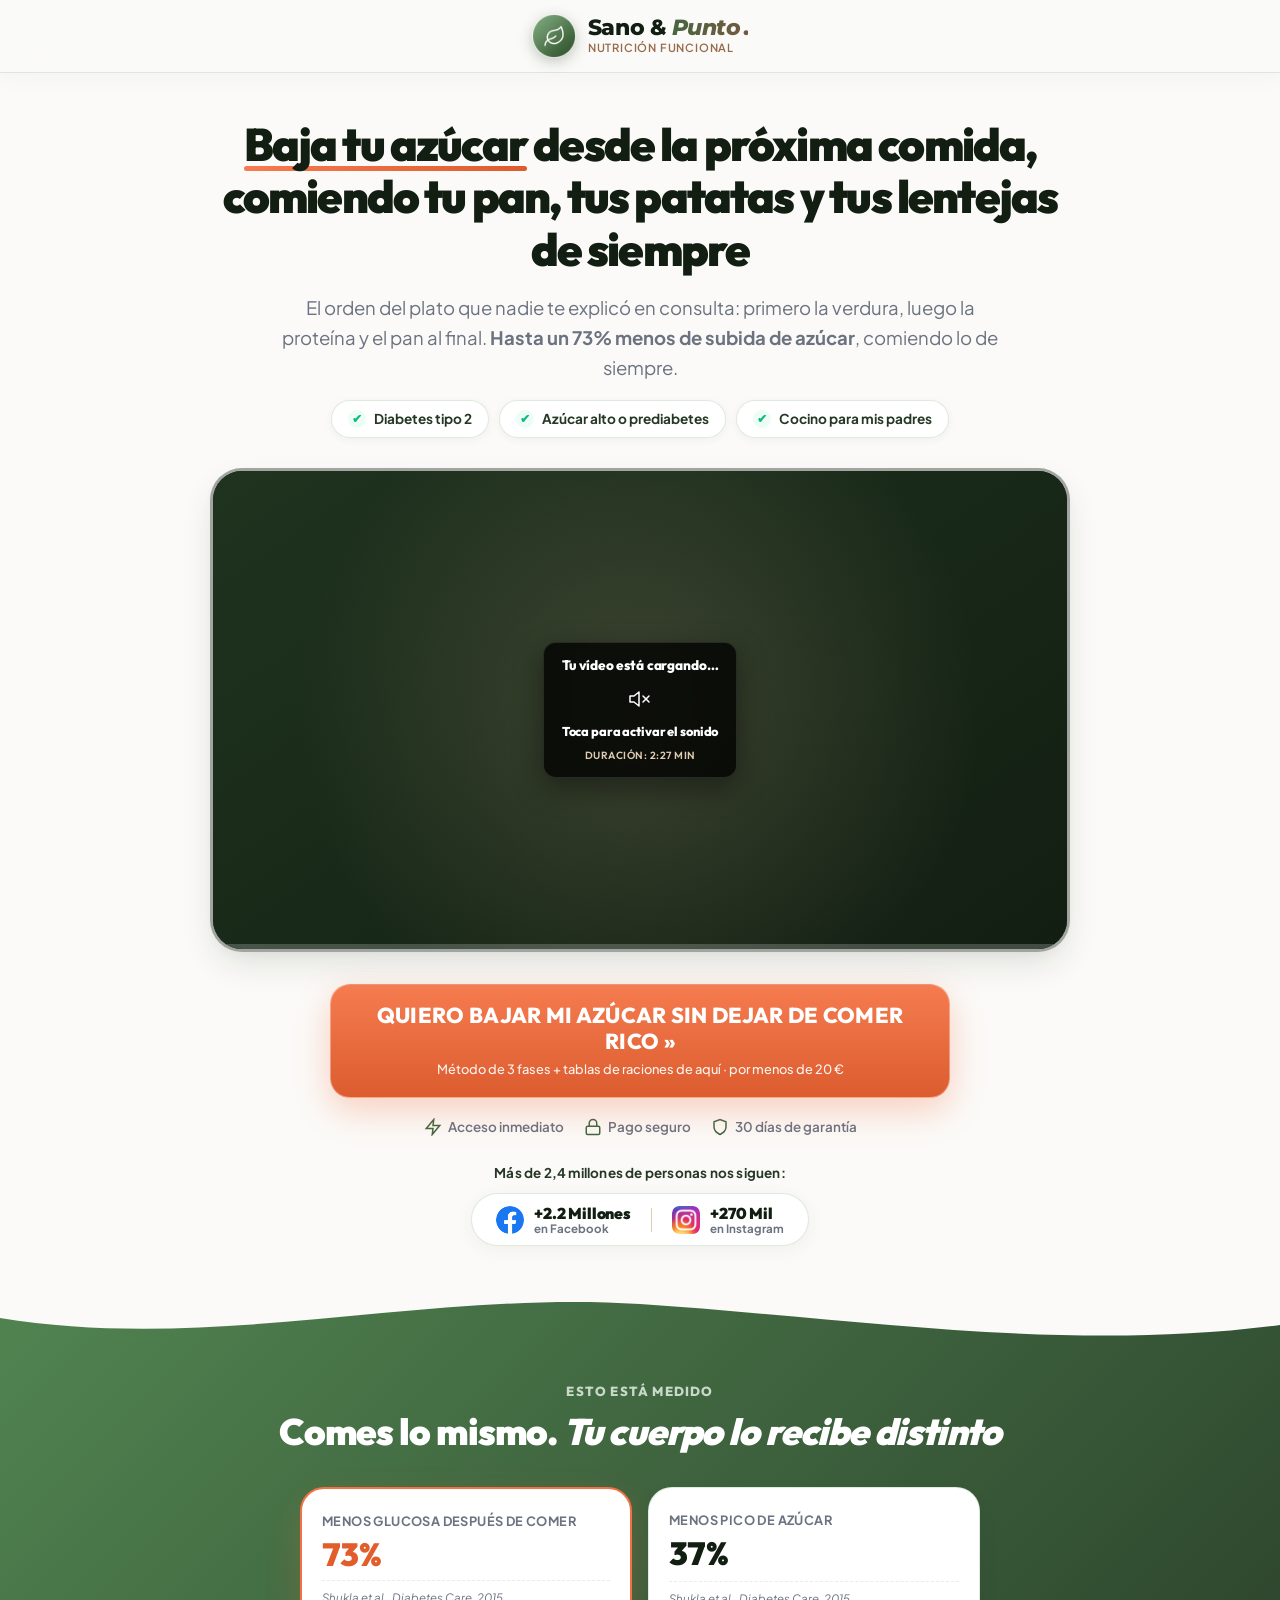
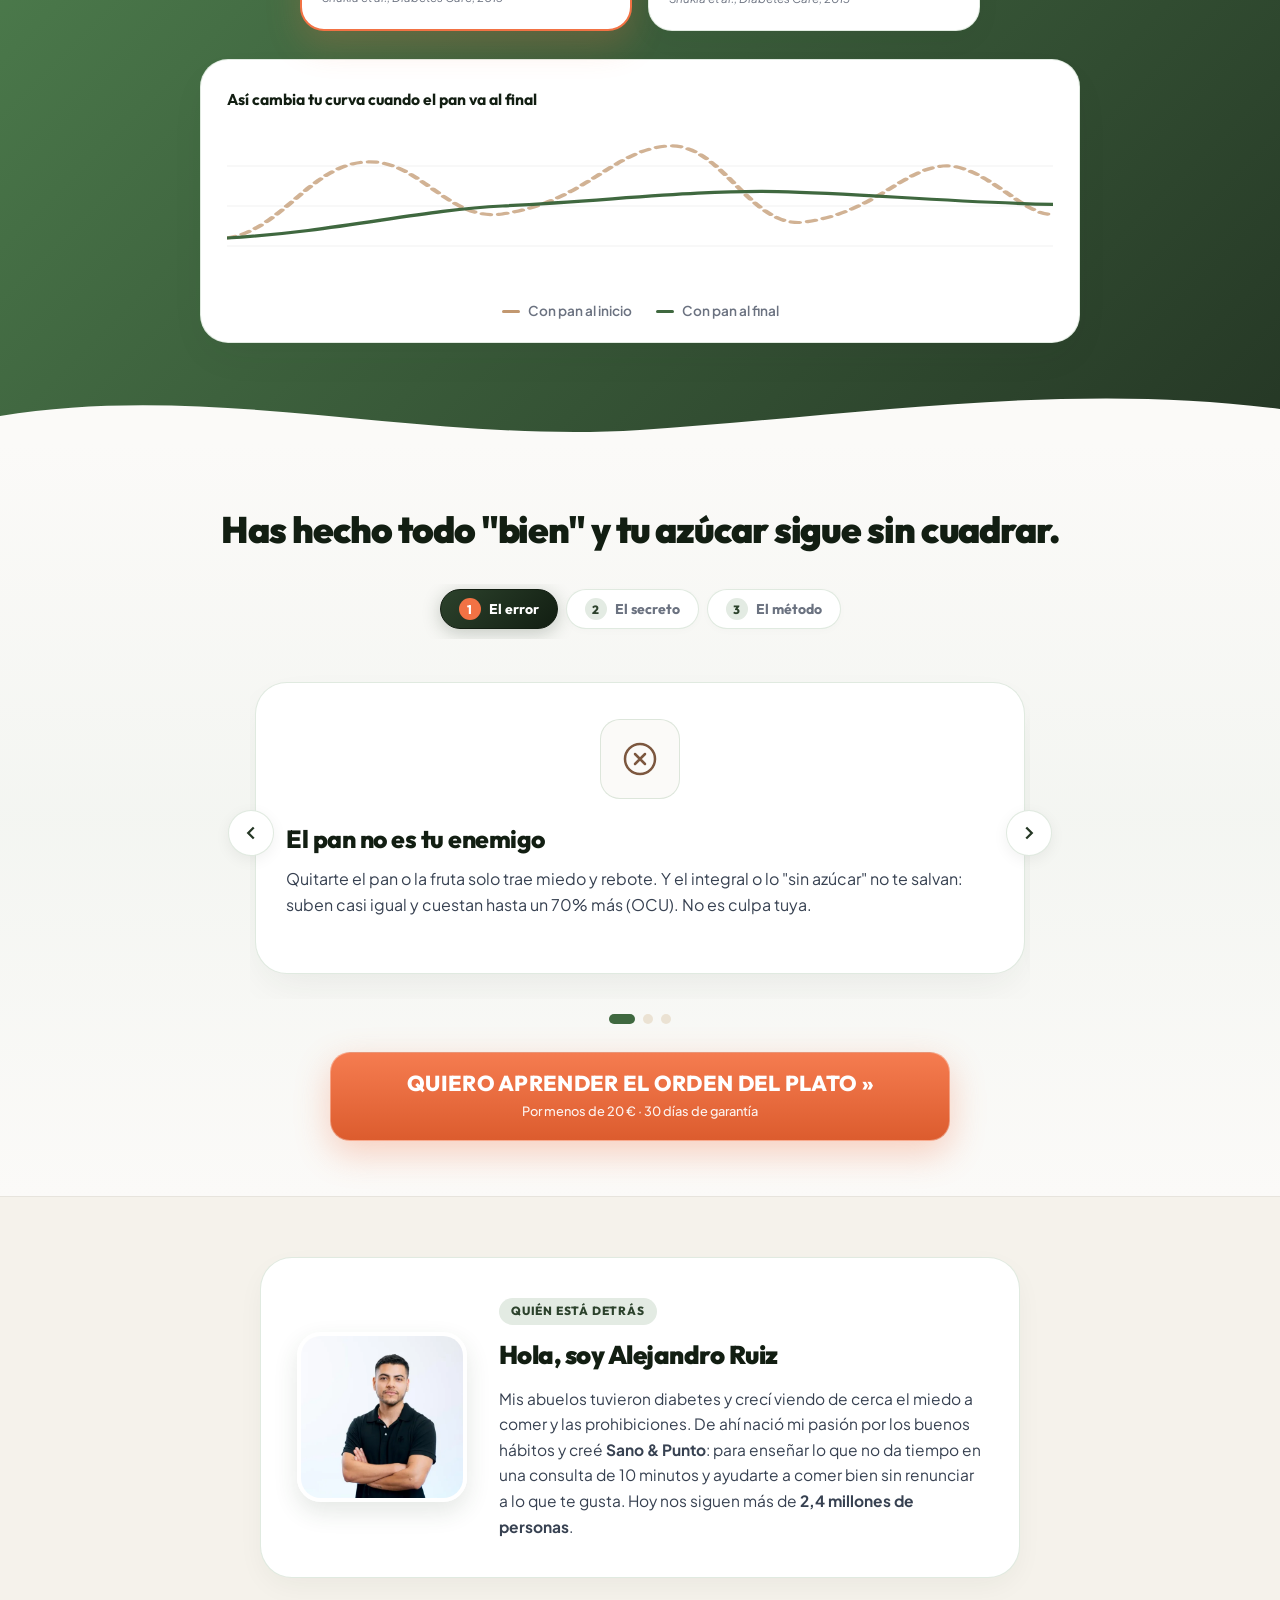
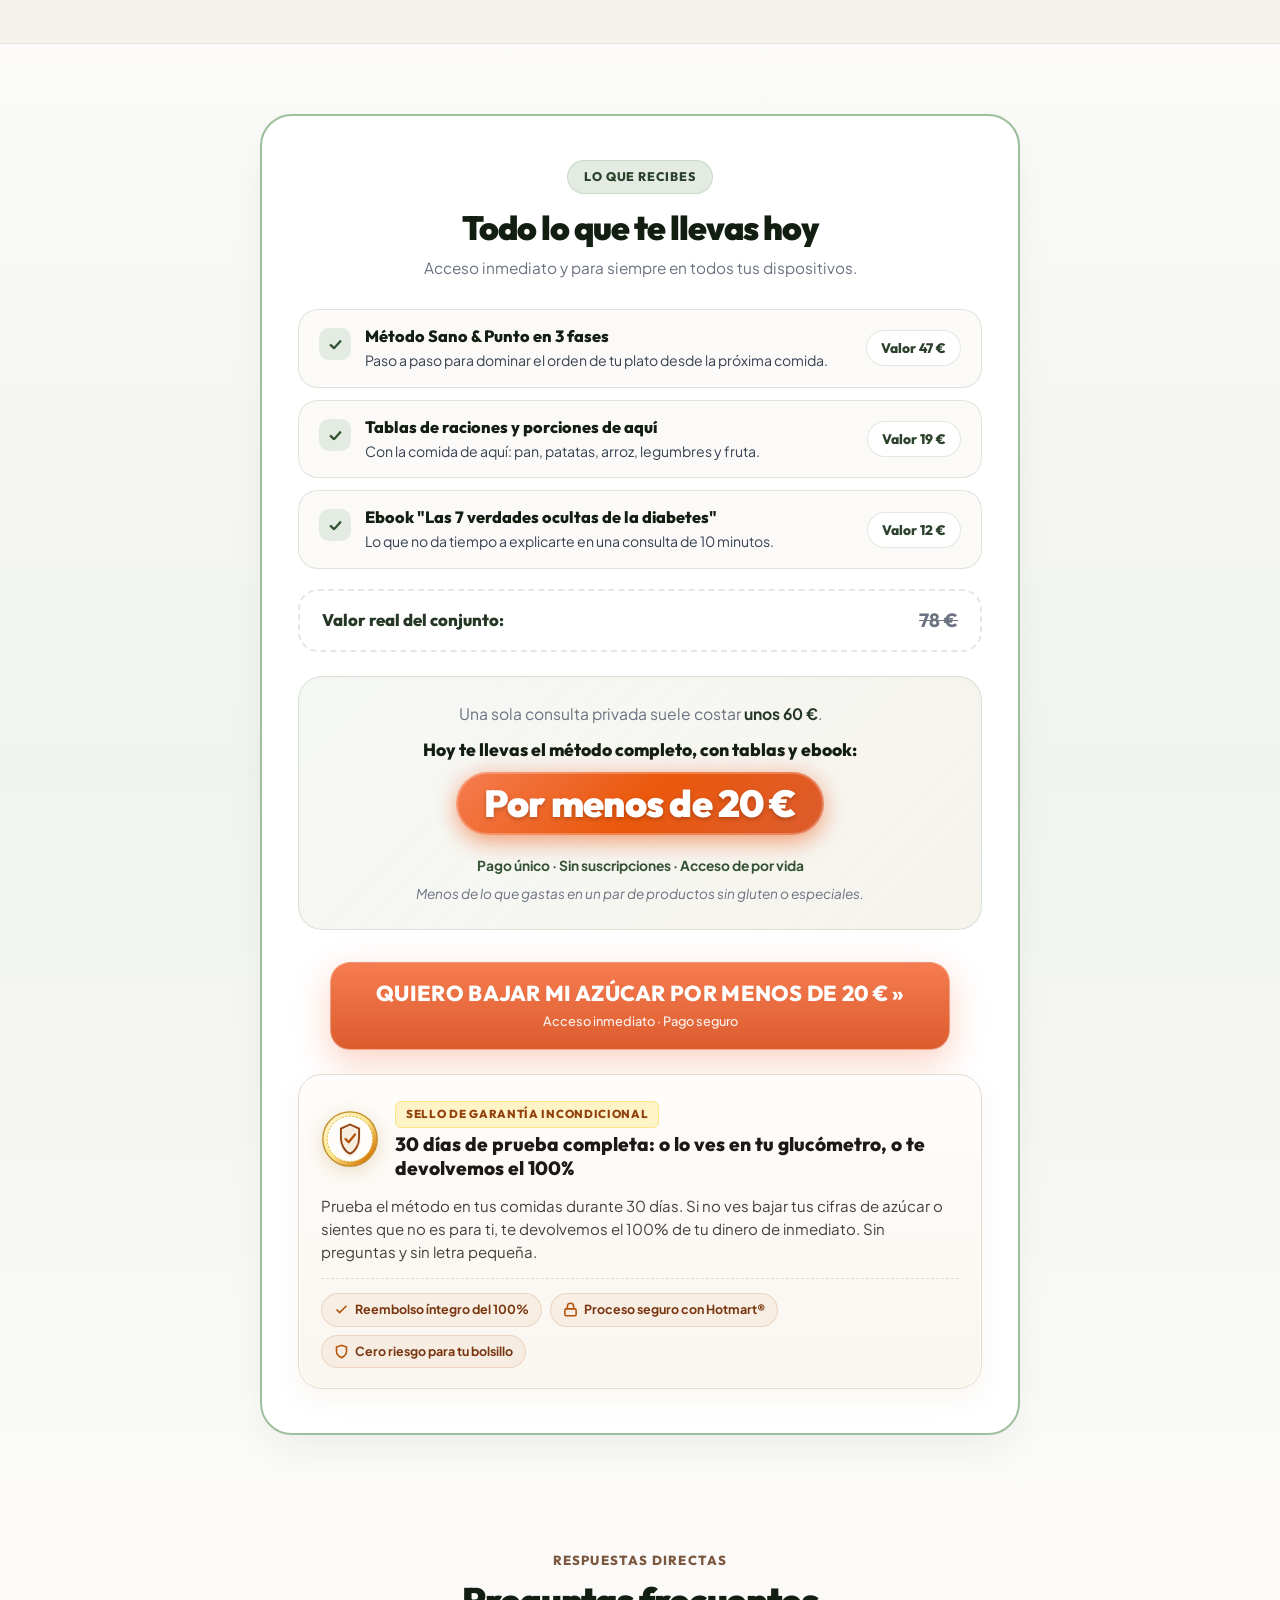
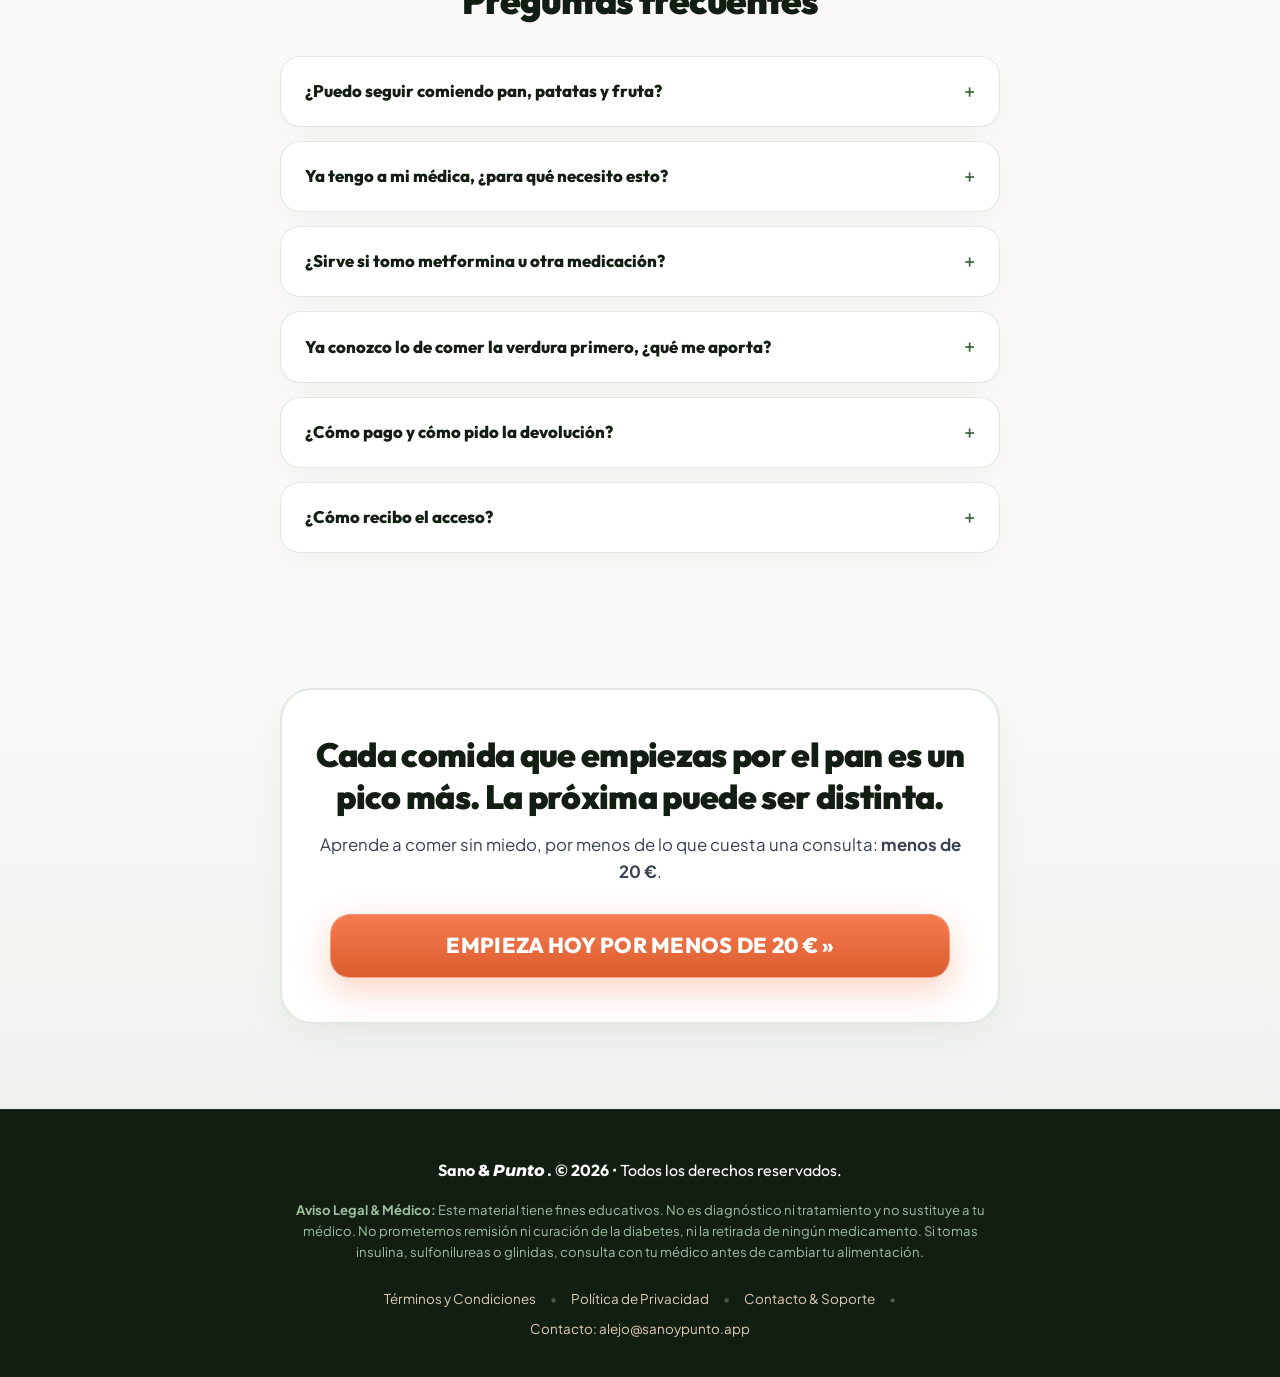
==== index.html @ 82b02bff "copy: eliminar segundo párrafo de la presentación y consolidar cierre con la comunidad de 2.4 millon" ====
<!DOCTYPE html>
<html lang="es-ES">
<head>
    <meta charset="UTF-8">
    <meta name="viewport" content="width=device-width, initial-scale=1.0">
    <title>Baja tu azúcar sin dejar el pan · Método Sano & Punto</title>
    <meta name="description" content="Tu pan, tus lentejas y tu menú del día, en el orden correcto. Un método de 3 fases para bajar tu azúcar desde la próxima comida, sin prohibiciones. Por menos de 20 € y con 30 días de garantía.">
    <meta name="keywords" content="diabetes tipo 2, prediabetes, control de glucosa, nutricion clinica, resistencia a la insulina, sano y punto">
    <meta name="author" content="Sano & Punto">
    <meta name="theme-color" content="#2c422c">

    <!-- Open Graph / Meta Compartir -->
    <meta property="og:type" content="website">
    <meta property="og:title" content="Baja tu azúcar comiendo lo mismo de siempre">
    <meta property="og:description" content="El orden del plato, con la comida de aquí: sin prohibiciones y sin productos &quot;para diabéticos&quot;.">
    <meta property="og:image" content="https://diabetes.sanoypunto.app/assets/diabetes-preview.jpg">

    <!-- Google Fonts con Preconnect (Outfit + Montserrat de Sano & Punto - Carga Directa sin Layout Shift) -->
    <link rel="preconnect" href="https://fonts.googleapis.com">
    <link rel="preconnect" href="https://fonts.gstatic.com" crossorigin>
    <link rel="stylesheet" href="https://fonts.googleapis.com/css2?family=Montserrat:wght@800&family=Outfit:wght@400;600;700;800;900&family=Plus+Jakarta+Sans:wght@400;600;700&display=swap">

    <!-- Estilos de carga ultrarrápida -->
    <link rel="stylesheet" href="style.css?v=44">

    <!-- Microsoft Clarity Tracking Code (Diferido por 2.5s tras el evento load para no bloquear TBT móvil) -->
    <script type="text/javascript">
        window.addEventListener('load', function() {
            setTimeout(function() {
                (function(c,l,a,r,i,t,y){
                    c[a]=c[a]||function(){(c[a].q=c[a].q||[]).push(arguments)};
                    t=l.createElement(r);t.async=1;t.src="https://www.clarity.ms/tag/"+i;
                    y=l.getElementsByTagName(r)[0];y.parentNode.insertBefore(t,y);
                })(window, document, "clarity", "script", "y4mu209h9z");
            }, 2500);
        });
    </script>

    <!-- Meta Pixel Code -->
    <script>
        !function(f,b,e,v,n,t,s)
        {if(f.fbq)return;n=f.fbq=function(){n.callMethod?
        n.callMethod.apply(n,arguments):n.queue.push(arguments)};
        if(!f._fbq)f._fbq=n;n.push=n;n.loaded=!0;n.version='2.0';
        n.queue=[];t=b.createElement(e);t.async=!0;
        t.src=v;s=b.getElementsByTagName(e)[0];
        s.parentNode.insertBefore(t,s)}(window, document,'script',
        'https://connect.facebook.net/en_US/fbevents.js');
        fbq('init', '1684616382721420');
        fbq('track', 'PageView');
        fbq('track', 'ViewContent', { content_name: 'Metodo Sano y Punto España' });
    </script>
    <noscript><img height="1" width="1" style="display:none"
    src="https://www.facebook.com/tr?id=1684616382721420&ev=PageView&noscript=1"
    /></noscript>
    <!-- End Meta Pixel Code -->
</head>
<body>

    <!-- Encabezado / Logo Oficial Sano & Punto. (Floating Glass Bar) -->
    <header class="site-header">
        <div class="container header-container">
            <div class="brand-logo">
                <div class="brand-icon-circle">
                    <!-- Logo Oficial Sano & Punto -->
                    <img class="brand-logo-img" src="assets/logo.png" alt="Sano & Punto" width="44" height="44">
                </div>
                <div class="brand-text">
                    <span class="brand-name">
                        Sano <span class="brand-amp">&</span> <span class="brand-gradient"><em>Punto</em>.</span>
                    </span>
                    <span class="brand-tagline">Nutrición Funcional</span>
                </div>
            </div>
        </div>
    </header>

    <!-- Contenido Principal -->
    <main class="main-wrapper">
        
        <!-- SECCIÓN 1: HEADLINE Y GANCHO DIRECTO -->
        <section class="hero-section">
            <div class="container hero-container">
                <h1 class="main-headline">
                    <span class="underline-coral">Baja tu azúcar</span> desde la próxima comida, comiendo tu pan, tus patatas y tus lentejas de siempre
                </h1>
                <p class="sub-headline">
                    El orden del plato que nadie te explicó en consulta: primero la verdura, luego la proteína y el pan al final. <strong>Hasta un 73% menos de subida de azúcar</strong>, comiendo lo de siempre.
                </p>
                <div class="hero-chips">
                    <span class="hero-chip"><span class="chip-check">✔</span> Diabetes tipo 2</span>
                    <span class="hero-chip"><span class="chip-check">✔</span> Azúcar alto o prediabetes</span>
                    <span class="hero-chip"><span class="chip-check">✔</span> Cocino para mis padres</span>
                </div>
            </div>
        </section>

        <!-- SECCIÓN 2: VSL (VIDEO SALES LETTER) -->
        <section class="vsl-section">
            <div class="container vsl-container">
                <div class="vsl-frame" id="vsl-wrapper">
                    <!-- Fachada / Reproductor de Carga Instantánea -->
                    <div class="vsl-facade" id="vsl-facade">
                        <div class="vsl-overlay-glow"></div>
                        <div class="vsl-poster">
                            <div class="vsl-poster-content">
                                <div class="vsl-mute-card">
                                    <span class="vsl-mute-title">Tu vídeo está cargando…</span>
                                    <div class="vsl-mute-icon">
                                        <svg viewBox="0 0 24 24" fill="none" stroke="currentColor" stroke-width="1.5" stroke-linecap="round" stroke-linejoin="round">
                                            <polygon points="11 5 6 9 2 9 2 15 6 15 11 19 11 5"></polygon>
                                            <line x1="15" y1="9" x2="21" y2="15"></line>
                                            <line x1="21" y1="9" x2="15" y2="15"></line>
                                        </svg>
                                    </div>
                                    <span class="vsl-mute-subtitle">Toca para activar el sonido</span>
                                    <span class="vsl-mute-duration">DURACIÓN: 2:27 MIN</span>
                                </div>
                            </div>
                        </div>
                    </div>

                    <!-- Contenedor de Video Real -->
                    <div class="vsl-player-container" id="vsl-player-container" style="display: none;">
                        <video id="vsl-video" playsinline controls preload="none" poster="">
                            <source src="" type="video/mp4">
                            Tu navegador no soporta reproducción de video HTML5.
                        </video>
                    </div>

                    <!-- Barra de progreso visual inferior -->
                    <div class="vsl-progress-bar">
                        <div class="vsl-progress-fill" id="vsl-progress"></div>
                    </div>
                </div>

                <!-- Call to Action Principal Inmediato -->
                <div class="cta-wrapper">
                    <a href="https://pay.hotmart.com/O107226641S?checkoutMode=10&amp;bid=1787101078743" class="btn-primary" id="main-cta-btn">
                        <span class="btn-shine"></span>
                        <span class="btn-text">QUIERO BAJAR MI AZÚCAR SIN DEJAR DE COMER RICO »</span>
                        <span class="btn-subtext">Método de 3 fases + tablas de raciones de aquí · por menos de 20 €</span>
                    </a>

                    <!-- Sellos de Confianza y Seguridad -->
                    <div class="trust-badges">
                        <div class="trust-item">
                            <svg width="18" height="18" viewBox="0 0 24 24" fill="none" stroke="currentColor" stroke-width="2"><path d="M13 2L3 14h9l-1 8 10-12h-9l1-8z"/></svg>
                            <span>Acceso inmediato</span>
                        </div>
                        <div class="trust-item">
                            <svg width="18" height="18" viewBox="0 0 24 24" fill="none" stroke="currentColor" stroke-width="2"><rect x="3" y="11" width="18" height="11" rx="2" ry="2"></rect><path d="M7 11V7a5 5 0 0 1 10 0v4"></path></svg>
                            <span>Pago seguro</span>
                        </div>
                        <div class="trust-item">
                            <svg width="18" height="18" viewBox="0 0 24 24" fill="none" stroke="currentColor" stroke-width="2"><path d="M12 22s8-4 8-10V5l-8-3-8 3v7c0 6 8 10 8 10z"></path></svg>
                            <span>30 días de garantía</span>
                        </div>
                    </div>

                    <!-- Barra de Comunidad Oficial (Facebook & Instagram) -->
                    <div class="community-proof-wrapper">
                        <span class="community-proof-headline">Más de 2,4 millones de personas nos siguen:</span>
                        <div class="community-proof-bar">
                            <div class="community-badge-item">
                                <img src="assets/facebook-icon.png" alt="Facebook Sano & Punto" class="social-proof-icon social-proof-fb" width="28" height="28">
                                <div class="social-proof-text">
                                    <span class="social-proof-count">+2.2 Millones</span>
                                    <span class="social-proof-label">en Facebook</span>
                                </div>
                            </div>
                            <div class="community-divider" aria-hidden="true"></div>
                            <div class="community-badge-item">
                                <img src="assets/instagram-icon.png" alt="Instagram Sano & Punto" class="social-proof-icon social-proof-ig" width="28" height="28">
                                <div class="social-proof-text">
                                    <span class="social-proof-count">+270 Mil</span>
                                    <span class="social-proof-label">en Instagram</span>
                                </div>
                            </div>
                        </div>
                    </div>
                </div>
            </div>
        </section>

        <!-- SECCIÓN 3: DASHBOARD DE RESULTADOS (PRUEBA SOCIAL CUANTITATIVA) -->
        <section class="proof-section">
            <div class="wave-divider wave-divider-top" aria-hidden="true">
                <svg viewBox="0 0 1440 100" preserveAspectRatio="none">
                    <path d="M0,0 L0,40 C240,90 480,0 720,20 C960,40 1200,90 1440,50 L1440,0 Z"></path>
                </svg>
            </div>
            <div class="container">
                <div class="section-header">
                    <span class="section-subtitle">ESTO ESTÁ MEDIDO</span>
                    <h2 class="section-title">Comes lo mismo. <em>Tu cuerpo lo recibe distinto</em></h2>
                </div>

                <div class="proof-dashboard">
                    <div class="stat-card stat-highlight">
                        <span class="stat-label">Menos glucosa después de comer</span>
                        <span class="stat-value" data-count="73" data-suffix="%">73%</span>
                        <span class="stat-source">Shukla et al., Diabetes Care, 2015</span>
                    </div>
                    <div class="stat-card">
                        <span class="stat-label">Menos pico de azúcar</span>
                        <span class="stat-value" data-count="37" data-suffix="%">37%</span>
                        <span class="stat-source">Shukla et al., Diabetes Care, 2015</span>
                    </div>
                </div>

                <div class="glucose-chart-card">
                    <div class="chart-header">
                        <span class="chart-title">Así cambia tu curva cuando el pan va al final</span>
                    </div>
                    <svg class="glucose-chart" viewBox="0 0 600 200" preserveAspectRatio="none" aria-hidden="true">
                        <line x1="0" y1="50" x2="600" y2="50" class="chart-gridline"></line>
                        <line x1="0" y1="100" x2="600" y2="100" class="chart-gridline"></line>
                        <line x1="0" y1="150" x2="600" y2="150" class="chart-gridline"></line>
                        <path class="chart-line chart-line-before" d="M0,140 C40,130 60,50 100,45 C140,40 160,120 200,110 C260,95 280,30 320,25 C360,20 380,130 420,120 C470,108 490,55 520,50 C550,46 580,115 600,110" fill="none"></path>
                        <path class="chart-line chart-line-after" d="M0,140 C80,132 140,105 200,100 C280,93 340,80 400,82 C460,84 520,95 600,98" fill="none"></path>
                    </svg>
                    <div class="chart-legend">
                        <span class="legend-item legend-before"><i></i> Con pan al inicio</span>
                        <span class="legend-item legend-after"><i></i> Con pan al final</span>
                    </div>
                </div>

            </div>
            <div class="wave-divider wave-divider-bottom" aria-hidden="true">
                <svg viewBox="0 0 1440 100" preserveAspectRatio="none">
                    <path d="M0,60 C240,10 480,100 720,80 C960,60 1200,10 1440,50 L1440,100 L0,100 Z"></path>
                </svg>
            </div>
        </section>

        <!-- SECCIÓN 4: STORYTELLING INTERACTIVO (EL VIAJE METABÓLICO) -->
        <section class="storytelling-section">
            <div class="container">
                <div class="section-header">
                    <h2 class="section-title">Has hecho todo "bien" y tu azúcar sigue sin cuadrar.</h2>
                </div>

                <!-- Selector de Pasos Estilo Pill Sano & Punto (3 pasos) -->
                <div class="story-steps-indicator" id="story-steps">
                    <button class="step-pill active" data-step="0"><span>1</span> El error</button>
                    <button class="step-pill" data-step="1"><span>2</span> El secreto</button>
                    <button class="step-pill" data-step="2"><span>3</span> El método</button>
                </div>

                <!-- Indicador de Deslizar (Solo visible en móviles) -->
                <div class="swipe-hint">
                    <span class="swipe-icon">↔</span> Desliza →
                </div>

                <!-- Slider / Track de Tarjetas Interactivas -->
                <div class="slider-wrapper">
                    <button class="slider-arrow arrow-prev" id="slider-prev" aria-label="Tarjeta anterior">
                        <svg viewBox="0 0 24 24" fill="none" stroke="currentColor" stroke-width="2.5"><polyline points="15 18 9 12 15 6"></polyline></svg>
                    </button>

                    <div class="cards-track" id="cards-track">
                        
                        <!-- Tarjeta 1: El Error (card-error) -->
                        <div class="story-card card-error" data-index="0">
                            <div class="card-icon-box">
                                <svg width="26" height="26" viewBox="0 0 24 24" fill="none" stroke="currentColor" stroke-width="1.5" stroke-linecap="round" stroke-linejoin="round"><circle cx="12" cy="12" r="9"/><path d="M15 9l-6 6M9 9l6 6"/></svg>
                            </div>
                            <h3>El pan no es tu enemigo</h3>
                            <p>Quitarte el pan o la fruta solo trae miedo y rebote. Y el integral o lo "sin azúcar" no te salvan: suben casi igual y cuestan hasta un 70% más (OCU). No es culpa tuya.</p>
                        </div>

                        <!-- Tarjeta 2: La Clave Científica (card-science) -->
                        <div class="story-card card-science" data-index="1">
                            <div class="card-icon-box">
                                <svg width="26" height="26" viewBox="0 0 24 24" fill="none" stroke="currentColor" stroke-width="1.5" stroke-linecap="round" stroke-linejoin="round"><circle cx="12" cy="12" r="9"/><path d="M12 3a9 9 0 0 1 0 18"/><path d="M12 12h9"/></svg>
                            </div>
                            <h3>El secreto está en el orden</h3>
                            <p>Verdura primero, luego proteína y el pan, el arroz o la patata al final. El azúcar entra despacio, sin picos. Si además caminas 10 minutos después, baja un 12% más.</p>
                        </div>

                        <!-- Tarjeta 3: El Método Sano & Punto (card-method) -->
                        <div class="story-card card-method" data-index="2">
                            <div class="card-icon-box">
                                <svg width="26" height="26" viewBox="0 0 24 24" fill="none" stroke="currentColor" stroke-width="1.5" stroke-linecap="round" stroke-linejoin="round"><path d="M4 19h16"/><path d="M6 19v-5"/><path d="M12 19V9"/><path d="M18 19V5"/></svg>
                            </div>
                            <h3>El Método Sano & Punto</h3>
                            <p><strong>Fase 1:</strong> detecta tus picos ocultos. <strong>Fase 2:</strong> domina el orden del plato. <strong>Fase 3:</strong> come fuera, en el menú del día y en familia sin miedo.</p>
                        </div>

                    </div>

                    <button class="slider-arrow arrow-next" id="slider-next" aria-label="Siguiente tarjeta">
                        <svg viewBox="0 0 24 24" fill="none" stroke="currentColor" stroke-width="2.5"><polyline points="9 18 15 12 9 6"></polyline></svg>
                    </button>
                </div>

                <!-- Paginación de Puntos Móvil (3 puntos) -->
                <div class="slider-dots" id="slider-dots">
                    <span class="dot active"></span>
                    <span class="dot"></span>
                    <span class="dot"></span>
                </div>

                <!-- NUEVO BOTÓN INTERMEDIO -->
                <div class="cta-wrapper intermediate-cta">
                    <a href="https://pay.hotmart.com/O107226641S?checkoutMode=10&amp;bid=1787101078743" class="btn-primary">
                        <span class="btn-shine"></span>
                        <span class="btn-text">QUIERO APRENDER EL ORDEN DEL PLATO »</span>
                        <span class="btn-subtext">Por menos de 20 € · 30 días de garantía</span>
                    </a>
                </div>

            </div>
        </section>

        <!-- SECCIÓN 5: QUIÉN ESTÁ DETRÁS (SUBE ANTES DE LA OFERTA) -->
        <section class="author-section">
            <div class="container">
                <div class="author-card">
                    <div class="author-photo-wrapper">
                        <picture>
                            <source srcset="assets/alejandro-ruiz.webp" type="image/webp">
                            <img src="assets/alejandro-ruiz.jpg" alt="Alejandro Ruiz - Creador de Sano & Punto" class="author-photo" width="170" height="170" loading="lazy">
                        </picture>
                    </div>
                    <div class="author-bio">
                        <span class="author-badge">QUIÉN ESTÁ DETRÁS</span>
                        <h3>Hola, soy Alejandro Ruiz</h3>
                        <p>Mis abuelos tuvieron diabetes y crecí viendo de cerca el miedo a comer y las prohibiciones. De ahí nació mi pasión por los buenos hábitos y creé <strong>Sano & Punto</strong>: para enseñar lo que no da tiempo en una consulta de 10 minutos y ayudarte a comer bien sin renunciar a lo que te gusta. Hoy nos siguen más de <strong>2,4 millones de personas</strong>.</p>
                    </div>
                </div>
            </div>
        </section>

        <!-- SECCIÓN 6: OFERTA + GARANTÍA INTEGRADAS -->
        <section class="offer-section">
            <div class="container">
                <div class="offer-card">
                    <div class="offer-header">
                        <span class="offer-badge-top">LO QUE RECIBES</span>
                        <h2 class="offer-title">Todo lo que te llevas hoy</h2>
                        <p class="offer-subtitle">Acceso inmediato y para siempre en todos tus dispositivos.</p>
                    </div>

                    <div class="offer-stack">
                        <div class="offer-item">
                            <div class="offer-item-content">
                                <div class="offer-item-icon">✓</div>
                                <div>
                                    <strong class="offer-item-title">Método Sano & Punto en 3 fases</strong>
                                    <p class="offer-item-desc">Paso a paso para dominar el orden de tu plato desde la próxima comida.</p>
                                </div>
                            </div>
                            <span class="offer-item-val">Valor 47 €</span>
                        </div>

                        <div class="offer-item">
                            <div class="offer-item-content">
                                <div class="offer-item-icon">✓</div>
                                <div>
                                    <strong class="offer-item-title">Tablas de raciones y porciones de aquí</strong>
                                    <p class="offer-item-desc">Con la comida de aquí: pan, patatas, arroz, legumbres y fruta.</p>
                                </div>
                            </div>
                            <span class="offer-item-val">Valor 19 €</span>
                        </div>

                        <div class="offer-item">
                            <div class="offer-item-content">
                                <div class="offer-item-icon">✓</div>
                                <div>
                                    <strong class="offer-item-title">Ebook "Las 7 verdades ocultas de la diabetes"</strong>
                                    <p class="offer-item-desc">Lo que no da tiempo a explicarte en una consulta de 10 minutos.</p>
                                </div>
                            </div>
                            <span class="offer-item-val">Valor 12 €</span>
                        </div>
                    </div>

                    <div class="offer-total-bar">
                        <span>Valor real del conjunto:</span>
                        <del>78 €</del>
                    </div>

                    <div class="offer-anchor-box">
                        <p class="offer-anchor-comp">Una sola consulta privada suele costar <strong>unos 60 €</strong>.</p>
                        <div class="offer-anchor-price-row">
                            <span class="offer-anchor-price-label">Hoy te llevas el método completo, con tablas y ebook:</span>
                            <div class="offer-anchor-price-highlight">
                                <span class="price-highlight-shine" aria-hidden="true"></span>
                                <span class="price-highlight-text">Por menos de 20 €</span>
                            </div>
                        </div>
                        <p class="offer-anchor-terms">Pago único · Sin suscripciones · Acceso de por vida</p>
                        <p class="offer-anchor-saving">Menos de lo que gastas en un par de productos sin gluten o especiales.</p>
                    </div>

                    <div class="cta-wrapper">
                        <a href="https://pay.hotmart.com/O107226641S?checkoutMode=10&amp;bid=1787101078743" class="btn-primary">
                            <span class="btn-shine"></span>
                            <span class="btn-text">QUIERO BAJAR MI AZÚCAR POR MENOS DE 20 € »</span>
                            <span class="btn-subtext">Acceso inmediato · Pago seguro</span>
                        </a>
                    </div>

                    <!-- Garantía de Confianza Integrada dentro de la Oferta -->
                    <div class="guarantee-trust-card">
                        <div class="guarantee-trust-top">
                            <div class="guarantee-seal-badge" aria-hidden="true">
                                <svg width="58" height="58" viewBox="0 0 64 64" fill="none" xmlns="http://www.w3.org/2000/svg">
                                    <circle cx="32" cy="32" r="30" fill="url(#sealGoldGrad)" stroke="#c28e2b" stroke-width="1.5"/>
                                    <circle cx="32" cy="32" r="25" fill="#fffdf9" stroke="#d4af37" stroke-width="1" stroke-dasharray="2 2"/>
                                    <path d="M32 14L44 19V31C44 40.5 38.9 49.3 32 52C25.1 49.3 20 40.5 20 31V19L32 14Z" fill="#b47a24" opacity="0.12"/>
                                    <path d="M32 16L42 20.5V30.5C42 38.5 37.8 45.8 32 48.2C26.2 45.8 22 38.5 22 30.5V20.5L32 16Z" stroke="#92400e" stroke-width="2" stroke-linejoin="round"/>
                                    <path d="M27 32L30.5 35.5L37.5 27" stroke="#b45309" stroke-width="2.5" stroke-linecap="round" stroke-linejoin="round"/>
                                    <defs>
                                        <linearGradient id="sealGoldGrad" x1="10" y1="10" x2="54" y2="54" gradientUnits="userSpaceOnUse">
                                            <stop stop-color="#fef3c7"/>
                                            <stop offset="0.5" stop-color="#fde68a"/>
                                            <stop offset="1" stop-color="#d97706"/>
                                        </linearGradient>
                                    </defs>
                                </svg>
                            </div>
                            <div class="guarantee-trust-header">
                                <span class="guarantee-trust-badge">SELLO DE GARANTÍA INCONDICIONAL</span>
                                <h3 class="guarantee-trust-title">30 días de prueba completa: o lo ves en tu glucómetro, o te devolvemos el 100%</h3>
                            </div>
                        </div>

                        <div class="guarantee-trust-body">
                            <p class="guarantee-trust-text">
                                Prueba el método en tus comidas durante 30 días. Si no ves bajar tus cifras de azúcar o sientes que no es para ti, te devolvemos el 100% de tu dinero de inmediato. Sin preguntas y sin letra pequeña.
                            </p>
                        </div>

                        <div class="guarantee-trust-footer">
                            <div class="guarantee-pill-item">
                                <svg width="15" height="15" viewBox="0 0 24 24" fill="none" stroke="currentColor" stroke-width="2.5"><polyline points="20 6 9 17 4 12"></polyline></svg>
                                <span>Reembolso íntegro del 100%</span>
                            </div>
                            <div class="guarantee-pill-item">
                                <svg width="15" height="15" viewBox="0 0 24 24" fill="none" stroke="currentColor" stroke-width="2.5"><rect x="3" y="11" width="18" height="11" rx="2" ry="2"></rect><path d="M7 11V7a5 5 0 0 1 10 0v4"></path></svg>
                                <span>Proceso seguro con Hotmart®</span>
                            </div>
                            <div class="guarantee-pill-item">
                                <svg width="15" height="15" viewBox="0 0 24 24" fill="none" stroke="currentColor" stroke-width="2.5"><path d="M12 22s8-4 8-10V5l-8-3-8 3v7c0 6 8 10 8 10z"></path></svg>
                                <span>Cero riesgo para tu bolsillo</span>
                            </div>
                        </div>
                    </div>
                </div>
            </div>
        </section>

        <!-- SECCIÓN 7: PREGUNTAS FRECUENTES (ACCORDION NATIVO) -->
        <section class="faq-section">
            <div class="container faq-container">
                <div class="section-header">
                    <span class="section-subtitle">RESPUESTAS DIRECTAS</span>
                    <h2 class="section-title">Preguntas frecuentes</h2>
                </div>

                <div class="faq-list">
                    <details class="faq-item">
                        <summary class="faq-question">
                            <span>¿Puedo seguir comiendo pan, patatas y fruta?</span>
                            <span class="faq-icon">+</span>
                        </summary>
                        <div class="faq-answer">
                            <p>Sí. No hay alimentos prohibidos: aprendes la ración, la combinación y el orden para comer tranquila.</p>
                        </div>
                    </details>

                    <details class="faq-item">
                        <summary class="faq-question">
                            <span>Ya tengo a mi médica, ¿para qué necesito esto?</span>
                            <span class="faq-icon">+</span>
                        </summary>
                        <div class="faq-answer">
                            <p>Tu médica lleva tu tratamiento. Aquí aprendes lo que no da tiempo en 10 minutos: qué comer cada día.</p>
                        </div>
                    </details>

                    <details class="faq-item">
                        <summary class="faq-question">
                            <span>¿Sirve si tomo metformina u otra medicación?</span>
                            <span class="faq-icon">+</span>
                        </summary>
                        <div class="faq-answer">
                            <p>Sí, no dejes nada. Si tomas insulina, sulfonilureas o glinidas, coméntalo con tu médico: al mejorar tus números puede que ajuste la dosis.</p>
                        </div>
                    </details>

                    <details class="faq-item">
                        <summary class="faq-question">
                            <span>Ya conozco lo de comer la verdura primero, ¿qué me aporta?</span>
                            <span class="faq-icon">+</span>
                        </summary>
                        <div class="faq-answer">
                            <p>Saberlo no es aplicarlo. Aquí lo aplicas al desayuno, menú del día, tupper y comidas familiares, y lo ves en tu glucómetro.</p>
                        </div>
                    </details>

                    <details class="faq-item">
                        <summary class="faq-question">
                            <span>¿Cómo pago y cómo pido la devolución?</span>
                            <span class="faq-icon">+</span>
                        </summary>
                        <div class="faq-answer">
                            <p>En Hotmart con tarjeta o PayPal. Si en 30 días no ves resultados, escribe a <a href="mailto:alejo@sanoypunto.app">alejo@sanoypunto.app</a> y te devolvemos el 100%.</p>
                        </div>
                    </details>

                    <details class="faq-item">
                        <summary class="faq-question">
                            <span>¿Cómo recibo el acceso?</span>
                            <span class="faq-icon">+</span>
                        </summary>
                        <div class="faq-answer">
                            <p>Al instante, por email, tras el pago.</p>
                        </div>
                    </details>
                </div>
            </div>
        </section>

        <!-- SECCIÓN 8: LLAMADA FINAL -->
        <section class="final-cta-section">
            <div class="container">
                <div class="final-cta-box">
                    <h2>Cada comida que empiezas por el pan es un pico más. La próxima puede ser distinta.</h2>
                    <p>Aprende a comer sin miedo, por menos de lo que cuesta una consulta: <strong>menos de 20 €</strong>.</p>
                    <a href="https://pay.hotmart.com/O107226641S?checkoutMode=10&amp;bid=1787101078743" class="btn-primary">
                        <span class="btn-shine"></span>
                        <span class="btn-text">EMPIEZA HOY POR MENOS DE 20 € »</span>
                    </a>
                </div>
            </div>
        </section>

    </main>

    <!-- BARRA CTA FIJA (SOLO MÓVIL, APARECE AL HACER SCROLL) -->
    <div class="sticky-mobile-cta" id="sticky-mobile-cta">
        <a href="https://pay.hotmart.com/O107226641S?checkoutMode=10&amp;bid=1787101078743" class="btn-sticky">
            BAJA TU AZÚCAR SIN DEJAR EL PAN · MENOS DE 20 € »
        </a>
    </div>

    <!-- PIE DE PÁGINA / LEGALES -->
    <footer class="site-footer">
        <div class="container footer-container">
            <div class="footer-brand">
                <strong>Sano <span class="brand-amp">&</span> <span class="brand-gradient"><em>Punto</em>.</span> © 2026</strong> • Todos los derechos reservados.
            </div>
            <p class="footer-disclaimer">
                <strong>Aviso Legal & Médico:</strong> Este material tiene fines educativos. No es diagnóstico ni tratamiento y no sustituye a tu médico. No prometemos remisión ni curación de la diabetes, ni la retirada de ningún medicamento. Si tomas insulina, sulfonilureas o glinidas, consulta con tu médico antes de cambiar tu alimentación.
            </p>
            <div class="footer-links">
                <a href="terminos.html">Términos y Condiciones</a>
                <span class="footer-divider">•</span>
                <a href="privacidad.html">Política de Privacidad</a>
                <span class="footer-divider">•</span>
                <a href="contacto.html">Contacto & Soporte</a>
                <span class="footer-divider">•</span>
                <a href="mailto:alejo@sanoypunto.app">Contacto: alejo@sanoypunto.app</a>
            </div>
        </div>
    </footer>

    <!-- Script Ultraligero -->
    <script src="app.js?v=37"></script>
</body>
</html>
---- style.css ----
/* ==========================================================================
   SANO & PUNTO. - SISTEMA DE DISEÑO & IDENTIDAD DE MARCA OFICIAL
   ========================================================================== */

:root {
    /* Paleta Oficial Sage (Verde Salvia Orgánico) */
    --color-sage-50: #f4f7f4;
    --color-sage-100: #e3ebe3;
    --color-sage-200: #c7d9c7;
    --color-sage-300: #9ebf9e;
    --color-sage-400: #74a074;
    --color-sage-500: #518451;
    --color-sage-600: #3f683f;
    --color-sage-700: #345334;
    --color-sage-800: #2c422c;
    --color-sage-900: #253725;
    --color-sage-950: #121e12;

    /* Paleta Oficial Sand (Arena Cálida) */
    --color-sand-50: #fbfaf8;
    --color-sand-100: #f5f2eb;
    --color-sand-200: #ebe2d3;
    --color-sand-300: #dfccb3;
    --color-sand-400: #ceaf8e;
    --color-sand-500: #c29870;
    --color-sand-600: #b58359;
    --color-sand-700: #976a4a;
    --color-sand-800: #7c573f;
    --color-sand-900: #654836;
    --color-sand-950: #36251b;

    /* Acentos y Conversión */
    --color-coral: #f27244;
    --color-coral-hover: #e25d2c;
    --color-emerald: #10b981;
    --color-emerald-light: #ecfdf5;

    /* Tokens Base */
    --bg-page: var(--color-sand-50);
    --bg-card: rgba(255, 255, 255, 0.85);
    --text-heading: var(--color-sage-950);
    --text-body: #374151;
    --text-muted: #6b7280;
    --border-brand: rgba(116, 160, 116, 0.22);
    --border-subtle: rgba(0, 0, 0, 0.06);

    /* Tipografías Oficiales */
    --font-sans: 'Outfit', -apple-system, BlinkMacSystemFont, 'Segoe UI', Roboto, sans-serif;
    --font-serif: 'DM Serif Display', Georgia, serif;
    --font-body: 'Plus Jakarta Sans', var(--font-sans);
    --font-brand: 'Montserrat', var(--font-sans);

    /* Sombras & Efectos */
    --shadow-soft: 0 10px 30px -5px rgba(37, 55, 37, 0.06);
    --shadow-card: 0 16px 40px -10px rgba(37, 55, 37, 0.08);
    --shadow-glow: 0 12px 35px rgba(242, 114, 68, 0.32);

    /* Transiciones */
    --transition-fast: 0.2s ease;
    --transition-smooth: 0.35s cubic-bezier(0.16, 1, 0.3, 1);
}

/* Reset y Base con Textura Orgánica de Grano */
*, *::before, *::after {
    box-sizing: border-box;
    margin: 0;
    padding: 0;
}

html {
    scroll-behavior: smooth;
    -webkit-text-size-adjust: 100%;
}

body {
    background-color: var(--bg-page);
    color: var(--text-body);
    font-family: var(--font-body);
    font-size: 16px;
    line-height: 1.6;
    -webkit-font-smoothing: antialiased;
    -moz-osx-font-smoothing: grayscale;
    overflow-x: hidden;
}

/* Contenedor */
.container {
    width: 100%;
    max-width: 920px;
    margin-left: auto;
    margin-right: auto;
    padding-left: 20px;
    padding-right: 20px;
}

/* Barra Superior de Urgencia */
.top-banner {
    background: linear-gradient(90deg, var(--color-sage-900) 0%, var(--color-sage-800) 100%);
    color: #ffffff;
    padding: 10px 0;
    font-size: 0.84rem;
    text-align: center;
    border-bottom: 2px solid var(--color-sand-400);
}

.top-banner-content {
    display: flex;
    align-items: center;
    justify-content: center;
    gap: 10px;
}

.pulse-dot {
    width: 8px;
    height: 8px;
    background-color: var(--color-coral);
    border-radius: 50%;
    display: inline-block;
    animation: pulseGlow 1.5s infinite;
}

/* ENCABEZADO / FLOATING GLASS BAR DE SANO & PUNTO */
.site-header {
    background: rgba(251, 250, 248, 0.8);
    backdrop-filter: blur(16px);
    -webkit-backdrop-filter: blur(16px);
    border-bottom: 1px solid var(--border-brand);
    padding: 14px 0;
    position: sticky;
    top: 0;
    z-index: 100;
    box-shadow: 0 4px 25px rgba(0, 0, 0, 0.03);
}

.header-container {
    display: flex;
    align-items: center;
    justify-content: center;
}

.brand-logo {
    display: flex;
    align-items: center;
    gap: 12px;
}

.brand-icon-circle {
    width: 44px;
    height: 44px;
    border-radius: 50%;
    overflow: hidden;
    display: flex;
    align-items: center;
    justify-content: center;
    box-shadow: 0 4px 14px rgba(44, 66, 44, 0.28);
    flex-shrink: 0;
}

.brand-logo-img {
    width: 100%;
    height: 100%;
    object-fit: cover;
    display: block;
}

.brand-text {
    display: flex;
    flex-direction: column;
}

.brand-name {
    font-family: var(--font-brand);
    font-size: 1.4rem;
    font-weight: 800;
    letter-spacing: -0.02em;
    color: var(--color-sage-950);
    line-height: 1.1;
}

.brand-amp {
    font-family: var(--font-brand);
    font-weight: 800;
    color: var(--color-sage-950);
}

.brand-gradient {
    background: linear-gradient(135deg, var(--color-sage-600) 0%, var(--color-sand-800) 100%);
    -webkit-background-clip: text;
    background-clip: text;
    -webkit-text-fill-color: transparent;
}

.brand-gradient em {
    font-family: var(--font-brand);
    font-style: italic;
    font-weight: 800;
    padding-right: 2px;
}

/* En el pie de página el fondo es oscuro: la marca va en blanco sólido */
.footer-brand .brand-amp,
.footer-brand .brand-gradient {
    background: none;
    -webkit-background-clip: unset;
    background-clip: unset;
    -webkit-text-fill-color: #ffffff;
    color: #ffffff;
}

.brand-tagline {
    font-size: 0.7rem;
    font-weight: 600;
    color: var(--color-sand-700);
    text-transform: uppercase;
    letter-spacing: 0.8px;
}

/* SECCIÓN HERO */
.hero-section {
    padding: 45px 0 20px;
    text-align: center;
}

.badge-pill {
    display: inline-flex;
    align-items: center;
    gap: 8px;
    background: var(--color-sage-100);
    color: var(--color-sage-700);
    padding: 7px 18px;
    border-radius: 100px;
    font-size: 0.82rem;
    font-weight: 700;
    letter-spacing: 0.5px;
    text-transform: uppercase;
    margin-bottom: 22px;
    border: 1px solid var(--border-brand);
}

.main-headline {
    font-family: var(--font-sans);
    font-size: clamp(1.85rem, 4.2vw + 0.5rem, 2.85rem);
    font-weight: 900;
    color: var(--color-sage-950);
    line-height: 1.15;
    margin-bottom: 18px;
    letter-spacing: -0.04em;
}

.highlight-text {
    background: linear-gradient(135deg, var(--color-sage-600) 0%, var(--color-sand-800) 100%);
    -webkit-background-clip: text;
    -webkit-text-fill-color: transparent;
    display: inline-block;
    position: relative;
}

.highlight-text::after {
    display: none;
}

.underline-coral {
    position: relative;
    display: inline;
}

.underline-coral::after {
    content: '';
    position: absolute;
    left: 0;
    right: 0;
    bottom: 0.04em;
    height: 5px;
    border-radius: 3px;
    background: linear-gradient(90deg, #f57c50 0%, #dc5c2e 100%);
    z-index: -1;
}

.sub-headline {
    font-size: clamp(1rem, 1.8vw + 0.2rem, 1.16rem);
    color: var(--text-muted);
    max-width: 740px;
    margin: 0 auto;
    font-weight: 400;
    line-height: 1.6;
}

/* SECCIÓN VSL (VIDEO SALES LETTER) */
.vsl-section {
    padding: 10px 0 45px;
}

.vsl-container {
    max-width: 900px;
}

.vsl-frame {
    position: relative;
    width: 100%;
    aspect-ratio: 16 / 9;
    background: var(--color-sage-950);
    border-radius: 2rem;
    overflow: hidden;
    box-shadow: 0 15px 35px -5px rgba(18, 30, 18, 0.12), 0 5px 15px -5px rgba(0, 0, 0, 0.05);
    border: 3px solid rgba(255, 255, 255, 0.6);
    transition: transform var(--transition-smooth), box-shadow var(--transition-smooth);
    contain: layout paint;
    content-visibility: visible;
}

.vsl-frame:hover {
    box-shadow: 0 20px 45px -10px rgba(18, 30, 18, 0.18), 0 8px 20px -5px rgba(0, 0, 0, 0.08);
}

.vsl-facade {
    position: absolute;
    inset: 0;
    cursor: pointer;
    background: linear-gradient(145deg, #1f331f 0%, #121e12 100%);
    display: flex;
    align-items: center;
    justify-content: center;
    z-index: 5;
    transition: opacity 0.6s ease;
}

.vsl-overlay-glow {
    position: absolute;
    inset: 0;
    background: radial-gradient(circle at center, rgba(206, 175, 142, 0.2) 0%, transparent 70%);
}

.vsl-poster-content {
    position: relative;
    z-index: 2;
    display: flex;
    flex-direction: column;
    align-items: center;
    gap: 16px;
    text-align: center;
    padding: 20px;
}

.play-button-pulse {
    position: relative;
    display: flex;
    align-items: center;
    justify-content: center;
}

.play-button-pulse::before {
    content: '';
    position: absolute;
    width: 90px;
    height: 90px;
    background-color: var(--color-coral);
    opacity: 0.35;
    border-radius: 50%;
    animation: playPulse 2s infinite ease-out;
}

.play-btn {
    width: 72px;
    height: 72px;
    background: linear-gradient(135deg, var(--color-coral) 0%, var(--color-coral-hover) 100%);
    color: #ffffff;
    border-radius: 50%;
    display: flex;
    align-items: center;
    justify-content: center;
    box-shadow: 0 8px 25px rgba(242, 114, 68, 0.5);
    transition: transform var(--transition-fast), box-shadow var(--transition-fast);
}

.play-btn svg {
    width: 32px;
    height: 32px;
    margin-left: 4px;
}

.vsl-facade:hover .play-btn {
    transform: scale(1.08);
    box-shadow: 0 12px 30px rgba(242, 114, 68, 0.7);
}

.vsl-tag {
    color: #ffffff;
    font-family: var(--font-sans);
    font-size: 0.85rem;
    font-weight: 700;
    letter-spacing: 0.8px;
    background: rgba(0, 0, 0, 0.5);
    padding: 6px 16px;
    border-radius: 30px;
    backdrop-filter: blur(6px);
    border: 1px solid rgba(255, 255, 255, 0.15);
}

/* Tarjeta "Tu video ya ha comenzado" (estilo mute/unmute) */
.vsl-mute-card {
    background: rgba(0, 0, 0, 0.78);
    backdrop-filter: blur(12px);
    -webkit-backdrop-filter: blur(12px);
    border-radius: 0.8rem;
    padding: 12px 18px;
    display: flex;
    flex-direction: column;
    align-items: center;
    gap: 6px;
    border: 1px solid rgba(255, 255, 255, 0.12);
    box-shadow: 0 10px 30px rgba(0, 0, 0, 0.4);
    max-width: 240px;
    text-align: center;
}

.vsl-mute-title {
    color: #ffffff;
    font-family: var(--font-sans);
    font-size: 0.85rem;
    font-weight: 800;
    letter-spacing: -0.01em;
}

.vsl-mute-icon {
    position: relative;
    width: 32px;
    height: 32px;
    color: #ffffff;
    display: flex;
    align-items: center;
    justify-content: center;
}

.vsl-mute-icon svg {
    width: 24px;
    height: 24px;
}

.vsl-mute-subtitle {
    color: #ffffff;
    font-family: var(--font-sans);
    font-size: 0.8rem;
    font-weight: 800;
    letter-spacing: -0.01em;
}

.vsl-mute-duration {
    color: var(--color-sand-300);
    font-family: var(--font-sans);
    font-size: 0.65rem;
    font-weight: 600;
    letter-spacing: 0.5px;
    text-transform: uppercase;
    margin-top: 1px;
}

.vsl-player-container {
    position: absolute;
    inset: 0;
    width: 100%;
    height: 100%;
    z-index: 1;
    overflow: hidden;
}

.vsl-player-container video, 
.vsl-player-container iframe,
.vsl-player-container .wistia_embed,
.vsl-player-container .wistia_async_tn87tguaoq {
    position: absolute !important;
    inset: 0 !important;
    width: 100% !important;
    height: 100% !important;
    border: none;
    display: block;
}

.vsl-progress-bar {
    position: absolute;
    bottom: 0;
    left: 0;
    right: 0;
    height: 5px;
    background: rgba(255, 255, 255, 0.2);
    z-index: 6;
}

.vsl-progress-fill {
    width: 0%;
    height: 100%;
    background: var(--color-coral);
    transition: width 0.3s ease;
}

/* BOTÓN DE ACCIÓN (CTA) */
.cta-wrapper {
    margin-top: 32px;
    text-align: center;
}

.btn-primary {
    display: inline-flex;
    flex-direction: column;
    align-items: center;
    justify-content: center;
    background: linear-gradient(180deg, #f57c50 0%, #dc5c2e 100%);
    color: #ffffff;
    text-decoration: none;
    padding: 18px 36px;
    border-radius: 1.25rem;
    font-family: var(--font-sans);
    font-weight: 800;
    box-shadow: var(--shadow-glow);
    position: relative;
    overflow: hidden;
    width: 100%;
    max-width: 620px;
    border: 1px solid rgba(255, 255, 255, 0.35);
    transition: transform var(--transition-fast), box-shadow var(--transition-fast);
    animation: btnPulse 3s infinite ease-in-out;
}

.btn-primary:hover {
    transform: translateY(-2px);
    box-shadow: 0 18px 45px rgba(242, 114, 68, 0.45);
}

.btn-primary:active {
    transform: translateY(1px);
}

.btn-shine {
    position: absolute;
    top: 0;
    left: -100%;
    width: 50%;
    height: 100%;
    background: linear-gradient(90deg, transparent, rgba(255, 255, 255, 0.35), transparent);
    transform: skewX(-25deg);
    animation: shine 4s infinite;
}

.btn-text {
    font-size: clamp(1.05rem, 2.2vw, 1.35rem);
    letter-spacing: 0.3px;
    line-height: 1.2;
}

.btn-subtext {
    font-family: var(--font-body);
    font-size: 0.8rem;
    font-weight: 500;
    opacity: 0.92;
    margin-top: 4px;
}

.btn-large {
    max-width: 520px;
    padding: 16px 28px;
}

/* Sellos de Confianza */
.trust-badges {
    display: flex;
    align-items: center;
    justify-content: center;
    flex-wrap: wrap;
    gap: 20px;
    margin-top: 18px;
    color: var(--text-muted);
    font-size: 0.84rem;
    font-weight: 600;
}

.trust-item {
    display: flex;
    align-items: center;
    gap: 6px;
}

.trust-item svg {
    color: var(--color-sage-600);
}

/* BARRA DE PRUEBA SOCIAL / COMUNIDAD (FACEBOOK & INSTAGRAM) */
.community-proof-wrapper {
    margin-top: 24px;
    display: flex;
    flex-direction: column;
    align-items: center;
    gap: 10px;
    text-align: center;
}

.community-proof-headline {
    font-size: 0.84rem;
    font-weight: 700;
    color: var(--color-sage-900);
    letter-spacing: 0.2px;
}

.community-proof-bar {
    display: inline-flex;
    align-items: center;
    justify-content: center;
    gap: 20px;
    background: #ffffff;
    border: 1px solid var(--border-brand);
    border-radius: 100px;
    padding: 10px 24px;
    box-shadow: 0 4px 18px rgba(44, 66, 44, 0.06);
    transition: transform var(--transition-fast), box-shadow var(--transition-fast);
}

.community-proof-bar:hover {
    box-shadow: 0 8px 24px rgba(44, 66, 44, 0.1);
}

.community-badge-item {
    display: flex;
    align-items: center;
    gap: 10px;
}

.social-proof-icon {
    width: 28px;
    height: 28px;
    object-fit: contain;
    display: block;
    flex-shrink: 0;
}

.social-proof-fb {
    border-radius: 50%;
}

.social-proof-ig {
    border-radius: 7px;
}

.social-proof-text {
    display: flex;
    flex-direction: column;
    text-align: left;
    line-height: 1.15;
}

.social-proof-count {
    font-family: var(--font-sans);
    font-size: 0.98rem;
    font-weight: 900;
    color: var(--color-sage-950);
    letter-spacing: -0.01em;
}

.social-proof-label {
    font-size: 0.72rem;
    font-weight: 700;
    color: var(--text-muted);
}

.community-divider {
    width: 1px;
    height: 24px;
    background: var(--color-sand-300);
}

@media (max-width: 480px) {
    .community-proof-bar {
        padding: 8px 18px;
        gap: 14px;
        border-radius: 20px;
    }
    .social-proof-icon {
        width: 24px;
        height: 24px;
    }
    .social-proof-count {
        font-size: 0.88rem;
    }
    .social-proof-label {
        font-size: 0.68rem;
    }
}

/* SECCIÓN DE STORYTELLING INTERACTIVO */
.storytelling-section {
    padding: 65px 0 55px;
    background: linear-gradient(180deg, var(--bg-page) 0%, rgba(227, 235, 227, 0.3) 50%, var(--bg-page) 100%);
}

.section-header {
    text-align: center;
    margin-bottom: 32px;
}

.section-subtitle {
    font-family: var(--font-sans);
    font-size: 0.82rem;
    font-weight: 800;
    color: var(--color-sand-800);
    letter-spacing: 1.2px;
    text-transform: uppercase;
    display: block;
    margin-bottom: 8px;
}

.section-title {
    font-family: var(--font-sans);
    font-size: clamp(1.6rem, 3.2vw, 2.3rem);
    font-weight: 900;
    color: var(--color-sage-950);
    line-height: 1.2;
    margin-bottom: 12px;
    letter-spacing: -0.03em;
}

.section-desc {
    color: var(--text-muted);
    font-size: 1.02rem;
    max-width: 650px;
    margin: 0 auto;
}

/* Selector de Pasos */
.story-steps-indicator {
    display: flex;
    justify-content: center;
    gap: 8px;
    margin-bottom: 28px;
    overflow-x: auto;
    padding: 5px 0 10px;
    -webkit-overflow-scrolling: touch;
}

.step-pill {
    background: #ffffff;
    border: 1px solid var(--border-brand);
    color: var(--text-muted);
    font-family: var(--font-sans);
    font-size: 0.88rem;
    font-weight: 700;
    padding: 8px 18px;
    border-radius: 50px;
    cursor: pointer;
    white-space: nowrap;
    display: flex;
    align-items: center;
    gap: 8px;
    box-shadow: 0 2px 8px rgba(0, 0, 0, 0.02);
    transition: all var(--transition-fast);
}

.step-pill span {
    width: 22px;
    height: 22px;
    background-color: var(--color-sage-100);
    color: var(--color-sage-800);
    border-radius: 50%;
    display: inline-flex;
    align-items: center;
    justify-content: center;
    font-size: 0.75rem;
    font-weight: 800;
}

.step-pill.active {
    background: linear-gradient(135deg, var(--color-sage-800) 0%, var(--color-sage-950) 100%);
    color: #ffffff;
    border-color: var(--color-sage-950);
    box-shadow: 0 4px 18px rgba(37, 55, 37, 0.25);
}

.step-pill.active span {
    background-color: var(--color-coral);
    color: #ffffff;
}

/* Slider Track */
.slider-wrapper {
    position: relative;
    max-width: 780px;
    margin: 0 auto;
}

.cards-track {
    display: flex;
    gap: 20px;
    overflow-x: auto;
    scroll-snap-type: x mandatory;
    scroll-behavior: smooth;
    padding: 15px 5px 25px;
    -ms-overflow-style: none;
    scrollbar-width: none;
    cursor: grab;
}

.cards-track:active {
    cursor: grabbing;
}

.cards-track::-webkit-scrollbar {
    display: none;
}

.story-card {
    flex: 0 0 100%;
    scroll-snap-align: center;
    background: #ffffff;
    border-radius: 2rem;
    padding: 36px 30px;
    box-shadow: var(--shadow-card);
    border: 1px solid var(--border-brand);
    position: relative;
    display: flex;
    flex-direction: column;
    transition: transform var(--transition-smooth), box-shadow var(--transition-smooth);
    user-select: none;
}

.card-step-badge {
    align-self: flex-start;
    font-size: 0.75rem;
    font-weight: 800;
    text-transform: uppercase;
    letter-spacing: 0.8px;
    padding: 5px 14px;
    border-radius: 20px;
    margin-bottom: 18px;
}

.card-pain .card-step-badge { background: #fee2e2; color: #dc2626; }
.card-error .card-step-badge { background: #fef3c7; color: #d97706; }
.card-science .card-step-badge { background: var(--color-sage-100); color: var(--color-sage-800); }
.card-method .card-step-badge { background: var(--color-sand-200); color: var(--color-sand-900); }
.card-success .card-step-badge { background: var(--color-emerald-light); color: #059669; }

.card-icon-box {
    width: 80px;
    height: 80px;
    border-radius: 20px;
    background-color: var(--color-sage-50);
    border: 1px solid var(--border-brand);
    display: flex;
    align-items: center;
    justify-content: center;
    font-size: 1.7rem;
    margin-bottom: 24px;
    align-self: center;
}

.story-card h3 {
    font-family: var(--font-sans);
    font-size: 1.4rem;
    font-weight: 800;
    color: var(--color-sage-950);
    margin-bottom: 12px;
    line-height: 1.25;
    letter-spacing: -0.02em;
}

.story-card p {
    color: var(--text-body);
    font-size: 1rem;
    margin-bottom: 20px;
    line-height: 1.65;
}

.card-highlight {
    margin-top: auto;
    background-color: var(--color-sand-50);
    border-left: 3px solid var(--color-sage-600);
    padding: 14px 18px;
    border-radius: 0 1rem 1rem 0;
    font-size: 0.9rem;
    color: var(--color-sage-950);
}

.card-pain .card-highlight { border-left-color: #dc2626; }
.card-error .card-highlight { border-left-color: #d97706; }
.card-science .card-highlight { border-left-color: var(--color-sage-600); }
.card-method .card-highlight { border-left-color: var(--color-sand-800); }
.card-success .card-highlight { border-left-color: var(--color-emerald); }

.method-steps-list {
    list-style: none;
    margin-bottom: 20px;
    display: flex;
    flex-direction: column;
    gap: 10px;
}

.method-steps-list li {
    font-size: 0.94rem;
    position: relative;
    padding-left: 22px;
}

.method-steps-list li::before {
    content: '✓';
    position: absolute;
    left: 0;
    color: var(--color-emerald);
    font-weight: 800;
}

/* Flechas del Slider */
.slider-arrow {
    position: absolute;
    top: 50%;
    transform: translateY(-50%);
    width: 46px;
    height: 46px;
    border-radius: 50%;
    background: #ffffff;
    border: 1px solid var(--border-brand);
    color: var(--color-sage-900);
    display: flex;
    align-items: center;
    justify-content: center;
    cursor: pointer;
    box-shadow: 0 4px 15px rgba(0, 0, 0, 0.06);
    transition: all var(--transition-fast);
    z-index: 10;
}

.slider-arrow svg {
    width: 22px;
    height: 22px;
}

.slider-arrow:hover {
    background: var(--color-sage-900);
    color: #ffffff;
    transform: translateY(-50%) scale(1.08);
}

.arrow-prev { left: -22px; }
.arrow-next { right: -22px; }

/* Paginador de Puntos */
.slider-dots {
    display: flex;
    justify-content: center;
    gap: 8px;
    margin-top: 15px;
}

.dot {
    width: 10px;
    height: 10px;
    border-radius: 50%;
    background-color: var(--color-sand-200);
    cursor: pointer;
    transition: all var(--transition-fast);
}

.dot.active {
    width: 26px;
    border-radius: 10px;
    background-color: var(--color-sage-600);
}

.section-cta {
    margin-top: 38px;
}

.text-center {
    text-align: center;
}

/* SECCIÓN: DASHBOARD DE RESULTADOS (fondo dinámico degradado en dos tonos verdes) */
.proof-section {
    position: relative;
    padding: 90px 0 100px;
    background: linear-gradient(135deg, var(--color-sage-500) 0%, var(--color-sage-900) 100%);
}

.proof-section .section-subtitle {
    color: var(--color-sage-200);
}

.proof-section .section-title {
    color: #ffffff;
}

/* Divisores ondulados (wave dividers) que conectan la sección con el resto de la página */
.wave-divider {
    position: absolute;
    left: 0;
    right: 0;
    width: 100%;
    height: 70px;
    line-height: 0;
    z-index: 1;
    pointer-events: none;
}

.wave-divider svg {
    width: 100%;
    height: 100%;
    display: block;
}

.wave-divider path {
    fill: var(--bg-page);
}

/*
   El desplazamiento de 1px hace que el relleno beige rebase el borde de la
   sección. Sin él, cuando la sección cae en una posición fraccionaria de
   píxel, el degradado verde asoma como una línea fina sobre la ola.
*/
.wave-divider-top {
    top: -1px;
}

.wave-divider-bottom {
    bottom: -1px;
}

.proof-section .container {
    position: relative;
    z-index: 2;
}

.proof-dashboard {
    display: grid;
    grid-template-columns: repeat(2, minmax(0, 1fr));
    gap: 16px;
    max-width: 680px;
    margin: 0 auto 28px;
}

.stat-card {
    position: relative;
    min-width: 0;
    background: #ffffff;
    border: 1px solid var(--border-brand);
    border-radius: 1.5rem;
    padding: 22px 20px;
    display: flex;
    flex-direction: column;
    gap: 6px;
    box-shadow: var(--shadow-soft);
    overflow-wrap: anywhere;
    transition: transform var(--transition-fast), box-shadow var(--transition-fast);
}

.stat-card:active {
    transform: scale(0.99);
}

/* Etiqueta "Ejemplo" para contenido de maqueta a reemplazar */
.demo-ribbon {
    position: absolute;
    top: 14px;
    right: 14px;
    background: var(--color-sand-100);
    color: var(--color-sand-800);
    font-size: 0.66rem;
    font-weight: 800;
    letter-spacing: 0.5px;
    text-transform: uppercase;
    padding: 3px 10px;
    border-radius: 20px;
    border: 1px solid var(--color-sand-300);
}

.stat-highlight {
    background: #ffffff;
    border: 2px solid var(--color-coral);
    box-shadow: 0 14px 34px rgba(242, 114, 68, 0.22);
}

.stat-label {
    font-size: 0.8rem;
    font-weight: 700;
    color: var(--text-muted);
    text-transform: uppercase;
    letter-spacing: 0.4px;
}

.stat-value {
    font-family: var(--font-sans);
    font-size: 2rem;
    font-weight: 900;
    color: var(--color-sage-950);
    letter-spacing: -0.02em;
    line-height: 1.1;
    font-variant-numeric: tabular-nums;
    min-height: 1.15em;
    display: inline-block;
}

.stat-highlight .stat-value {
    color: var(--color-coral-hover);
}

.stat-trend {
    font-size: 0.82rem;
    font-weight: 600;
    color: var(--text-muted);
}

.trend-down {
    color: var(--color-emerald);
}

.stat-placeholder .stat-value {
    color: var(--color-sand-700);
}

.stat-placeholder {
    border-style: dashed;
}

/* Gráfico conceptual de curva glucémica */
.glucose-chart-card {
    background: #ffffff;
    border: 1px solid var(--border-brand);
    border-radius: 1.75rem;
    padding: 26px 26px 20px;
    box-shadow: var(--shadow-card);
    max-width: 880px;
    margin: 0 auto;
}

.chart-header {
    margin-bottom: 14px;
}

.chart-title {
    font-family: var(--font-sans);
    font-weight: 700;
    font-size: 0.98rem;
    color: var(--color-sage-950);
}

.chart-title em {
    font-style: normal;
    font-weight: 500;
    color: var(--text-muted);
    font-size: 0.86rem;
}

.glucose-chart {
    width: 100%;
    height: 160px;
    display: block;
}

.chart-gridline {
    stroke: var(--border-subtle);
    stroke-width: 1;
}

.chart-line {
    stroke-width: 4;
    stroke-linecap: round;
    stroke-linejoin: round;
}

.chart-line-before {
    stroke: var(--color-sand-500);
    stroke-dasharray: 6 6;
    opacity: 0.75;
}

.chart-line-after {
    stroke: var(--color-sage-600);
}

.chart-legend {
    display: flex;
    justify-content: center;
    gap: 24px;
    margin-top: 14px;
    flex-wrap: wrap;
}

.legend-item {
    display: flex;
    align-items: center;
    gap: 8px;
    font-size: 0.85rem;
    font-weight: 600;
    color: var(--text-muted);
}

.legend-item i {
    width: 18px;
    height: 3px;
    border-radius: 2px;
    display: inline-block;
}

.legend-before i {
    background: var(--color-sand-500);
}

.legend-after i {
    background: var(--color-sage-600);
}

/* PÁGINAS LEGALES (Términos, Privacidad, Contacto) */
.legal-page {
    padding: 50px 0 70px;
}

.legal-container {
    max-width: 760px;
}

.brand-logo-link {
    text-decoration: none;
}

.legal-back {
    display: inline-block;
    margin-bottom: 26px;
    color: var(--color-sage-700);
    font-family: var(--font-sans);
    font-size: 0.88rem;
    font-weight: 700;
    text-decoration: none;
    transition: color var(--transition-fast);
}

.legal-back:hover {
    color: var(--color-coral);
}

.legal-title {
    font-family: var(--font-sans);
    font-size: clamp(1.9rem, 4vw, 2.6rem);
    font-weight: 900;
    color: var(--color-sage-950);
    letter-spacing: -0.03em;
    line-height: 1.15;
    margin-bottom: 8px;
}

.legal-updated {
    color: var(--text-muted);
    font-size: 0.92rem;
    margin-bottom: 30px;
}

.legal-page h2 {
    font-family: var(--font-sans);
    font-size: 1.35rem;
    font-weight: 800;
    color: var(--color-sage-950);
    letter-spacing: -0.02em;
    margin: 38px 0 12px;
    padding-top: 20px;
    border-top: 1px solid var(--border-brand);
}

.legal-page h3 {
    font-family: var(--font-sans);
    font-size: 1.06rem;
    font-weight: 800;
    color: var(--color-sage-900);
    margin: 24px 0 8px;
}

.legal-page p {
    margin-bottom: 14px;
    line-height: 1.7;
    color: var(--text-body);
}

.legal-page ul {
    margin: 0 0 18px;
    padding-left: 4px;
    list-style: none;
    display: flex;
    flex-direction: column;
    gap: 9px;
}

.legal-page li {
    position: relative;
    padding-left: 20px;
    line-height: 1.65;
}

.legal-page li::before {
    content: '';
    position: absolute;
    left: 0;
    top: 0.62em;
    width: 6px;
    height: 6px;
    border-radius: 50%;
    background: var(--color-sage-400);
}

.legal-page a {
    color: var(--color-sage-700);
    text-decoration: underline;
    text-underline-offset: 2px;
    transition: color var(--transition-fast);
}

.legal-page a:hover {
    color: var(--color-coral);
}

.legal-emphasis {
    background: var(--color-sage-50);
    border-left: 3px solid var(--color-sage-600);
    padding: 14px 18px;
    border-radius: 0 1rem 1rem 0;
    font-size: 0.95rem;
}

/* Bloques destacados de aviso */
.legal-callout {
    background: var(--color-sand-50);
    border: 1px solid var(--border-brand);
    border-left: 4px solid var(--color-sage-600);
    border-radius: 0 1rem 1rem 0;
    padding: 16px 20px;
    margin: 22px 0;
    font-size: 0.94rem;
    line-height: 1.65;
}

.legal-callout-warn {
    background: #fffbeb;
    border-color: #fde68a;
    border-left-color: #d97706;
}

.legal-callout-danger {
    background: #fef2f2;
    border-color: #fecaca;
    border-left-color: #dc2626;
}

/* Tabla de tratamientos de datos */
.legal-table-wrap {
    overflow-x: auto;
    margin: 18px 0 24px;
    border: 1px solid var(--border-brand);
    border-radius: 1rem;
}

.legal-table {
    width: 100%;
    min-width: 520px;
    border-collapse: collapse;
    font-size: 0.88rem;
    background: #ffffff;
}

.legal-table th,
.legal-table td {
    padding: 12px 16px;
    text-align: left;
    border-bottom: 1px solid var(--border-subtle);
    vertical-align: top;
}

.legal-table th {
    background: var(--color-sage-50);
    font-family: var(--font-sans);
    font-weight: 800;
    color: var(--color-sage-950);
    font-size: 0.82rem;
    text-transform: uppercase;
    letter-spacing: 0.4px;
}

.legal-table tr:last-child td {
    border-bottom: none;
}

/* Tarjetas de contacto */
.contact-grid {
    display: grid;
    grid-template-columns: repeat(2, 1fr);
    gap: 16px;
    margin: 28px 0 10px;
}

.contact-card {
    display: flex;
    flex-direction: column;
    gap: 4px;
    background: #ffffff;
    border: 1px solid var(--border-brand);
    border-radius: 1.5rem;
    padding: 24px 22px;
    box-shadow: var(--shadow-soft);
    text-decoration: none !important;
    transition: transform var(--transition-fast), box-shadow var(--transition-fast);
}

.contact-card:hover {
    transform: translateY(-3px);
    box-shadow: var(--shadow-card);
}

.contact-icon {
    width: 44px;
    height: 44px;
    border-radius: 14px;
    background: linear-gradient(135deg, var(--color-sage-400) 0%, var(--color-sage-800) 100%);
    color: #ffffff;
    display: flex;
    align-items: center;
    justify-content: center;
    margin-bottom: 10px;
}

.contact-icon svg {
    width: 22px;
    height: 22px;
}

.contact-label {
    font-size: 0.78rem;
    font-weight: 700;
    color: var(--text-muted);
    text-transform: uppercase;
    letter-spacing: 0.5px;
}

.contact-value {
    font-family: var(--font-sans);
    font-size: 1.1rem;
    font-weight: 800;
    color: var(--color-sage-950);
    letter-spacing: -0.01em;
    word-break: break-word;
}

.contact-note {
    font-size: 0.84rem;
    color: var(--text-muted);
    margin-top: 2px;
}

/* BARRA CTA FIJA MÓVIL */
.sticky-mobile-cta {
    position: fixed;
    left: 0;
    right: 0;
    bottom: 0;
    z-index: 200;
    padding: 12px 16px calc(12px + env(safe-area-inset-bottom));
    background: rgba(251, 250, 248, 0.92);
    backdrop-filter: blur(12px);
    -webkit-backdrop-filter: blur(12px);
    border-top: 1px solid var(--border-brand);
    box-shadow: 0 -8px 24px rgba(0, 0, 0, 0.08);
    transform: translateY(100%);
    transition: transform var(--transition-smooth);
    display: none;
}

.sticky-mobile-cta.visible {
    transform: translateY(0);
}

.btn-sticky {
    display: flex;
    align-items: center;
    justify-content: center;
    background: linear-gradient(180deg, #f57c50 0%, #dc5c2e 100%);
    color: #ffffff;
    text-decoration: none;
    padding: 14px 20px;
    border-radius: 1rem;
    font-family: var(--font-sans);
    font-weight: 800;
    font-size: 0.95rem;
    box-shadow: var(--shadow-glow);
}

/* SECCIÓN FAQ ACCORDION */
.faq-section {
    padding: 55px 0 65px;
}

.faq-container {
    max-width: 760px;
}

.faq-list {
    display: flex;
    flex-direction: column;
    gap: 14px;
    margin-top: 28px;
}

.faq-item {
    background: #ffffff;
    border: 1px solid var(--border-brand);
    border-radius: 1.25rem;
    overflow: hidden;
    box-shadow: var(--shadow-soft);
    transition: border-color var(--transition-fast);
}

.faq-item[open] {
    border-color: var(--color-sage-400);
}

.faq-question {
    padding: 18px 24px;
    font-family: var(--font-sans);
    font-weight: 800;
    font-size: 1.05rem;
    color: var(--color-sage-950);
    cursor: pointer;
    list-style: none;
    display: flex;
    align-items: center;
    justify-content: space-between;
    user-select: none;
}

.faq-question::-webkit-details-marker {
    display: none;
}

.faq-icon {
    font-size: 1.3rem;
    font-weight: 400;
    color: var(--color-sage-600);
    transition: transform var(--transition-fast);
}

.faq-item[open] .faq-icon {
    transform: rotate(45deg);
    color: var(--color-coral);
}

.faq-answer {
    padding: 0 24px 20px;
    color: var(--text-muted);
    font-size: 0.96rem;
    line-height: 1.65;
}

.final-cta {
    margin-top: 42px;
}

/* PIE DE PÁGINA */
.site-footer {
    background-color: var(--color-sage-950);
    color: var(--color-sand-200);
    padding: 48px 0 38px;
    font-size: 0.84rem;
    text-align: center;
    border-top: 1px solid rgba(255, 255, 255, 0.08);
}

.footer-container {
    max-width: 780px;
    display: flex;
    flex-direction: column;
    gap: 16px;
    padding-left: 20px;
    padding-right: 20px;
    box-sizing: border-box;
}

.footer-brand {
    color: #ffffff;
    font-size: 1rem;
    font-family: var(--font-sans);
}

.footer-disclaimer {
    line-height: 1.6;
    color: #9ebf9e;
    font-size: 0.82rem;
    max-width: 720px;
    margin: 0 auto;
}

.footer-links {
    display: flex;
    align-items: center;
    justify-content: center;
    flex-wrap: wrap;
    gap: 8px 14px;
    margin-top: 10px;
}

.footer-links a {
    color: var(--color-sand-300);
    text-decoration: none;
    transition: color var(--transition-fast);
}

.footer-links a:hover {
    color: #ffffff;
    text-decoration: underline;
}

.footer-divider {
    color: rgba(255, 255, 255, 0.25);
    user-select: none;
}

/* ANIMACIONES */
@keyframes btnPulse {
    0% {
        box-shadow: 0 0 0 0 rgba(242, 114, 68, 0.4);
    }
    70% {
        box-shadow: 0 0 0 16px rgba(242, 114, 68, 0);
    }
    100% {
        box-shadow: 0 0 0 0 rgba(242, 114, 68, 0);
    }
}

@keyframes playPulse {
    0% {
        transform: scale(0.9);
        opacity: 0.6;
    }
    50% {
        transform: scale(1.35);
        opacity: 0;
    }
    100% {
        transform: scale(0.9);
        opacity: 0;
    }
}

@keyframes shine {
    0% {
        left: -100%;
    }
    20% {
        left: 150%;
    }
    100% {
        left: 150%;
    }
}

@keyframes pulseGlow {
    0%, 100% {
        opacity: 1;
        transform: scale(1);
    }
    50% {
        opacity: 0.4;
        transform: scale(0.85);
    }
}

/* RESPONSIVIDAD MÓVIL */
@media (max-width: 768px) {
    .header-container {
        flex-direction: row;
    }
    
    .brand-name {
        font-size: 1.1rem;
    }

    .brand-tagline {
        display: none;
    }

    .hero-section {
        padding: 30px 0 15px;
    }

    .vsl-frame {
        border-radius: 1.5rem;
    }

    .slider-arrow {
        display: none;
    }

    .story-card {
        padding: 26px 20px;
        border-radius: 1.5rem;
        flex: 0 0 85%;
        scroll-snap-align: start;
    }

    .cards-track {
        padding: 15px 20px 25px;
    }

    .swipe-hint {
        display: flex;
        align-items: center;
        justify-content: center;
        gap: 6px;
    }

    .story-steps-indicator {
        justify-content: flex-start;
        padding-left: 10px;
    }

    .btn-primary {
        padding: 16px 20px;
        border-radius: 1rem;
    }

    .trust-badges {
        gap: 12px;
    }

    .proof-section {
        padding: 60px 0 70px;
    }

    .wave-divider {
        height: 40px;
    }

    .proof-dashboard {
        grid-template-columns: repeat(2, minmax(0, 1fr));
        gap: 12px;
    }

    .stat-card {
        padding: 18px 16px;
        border-radius: 1.25rem;
    }

    .stat-value {
        font-size: 1.6rem;
    }

    .glucose-chart-card {
        padding: 20px 18px 16px;
        border-radius: 1.25rem;
    }

    /* body con padding-bottom: 0 para que el footer oscuro llegue hasta el borde inferior sin franjas blancas */
    body {
        padding-bottom: 0;
    }

    .sticky-mobile-cta {
        display: block;
    }

    .contact-grid {
        grid-template-columns: 1fr;
    }

    .legal-page {
        padding: 34px 0 50px;
    }
}

@media (min-width: 769px) {
    .sticky-mobile-cta {
        display: none !important;
    }
}

/*
   Entre 769px y 880px el carrusel ocupa casi todo el ancho disponible y las
   flechas, colocadas a -22px, quedaban cortadas por el borde de la ventana.
   En ese rango se sitúan por dentro del área del slider.
*/
@media (min-width: 769px) and (max-width: 880px) {
    .arrow-prev { left: 4px; }
    .arrow-next { right: 4px; }
}

/* ══════════════════════════════════════════════════════════════
   === RECORRIDO: TIPOGRAFÍA UNIFICADA Y PALETA DE MARCA ===
   Alinea la sección de storytelling con la tipografía sans-serif
   oficial del sitio (Outfit) para mantener la coherencia de marca.
   ══════════════════════════════════════════════════════════════ */

.storytelling-section .section-title {
    font-family: var(--font-sans);
    font-weight: 900;
    font-size: clamp(1.6rem, 3.2vw, 2.3rem);
    letter-spacing: -0.03em;
    line-height: 1.2;
}

.storytelling-section .section-title em {
    font-style: italic;
    color: var(--color-sand-800);
}

.story-card h3 {
    font-family: var(--font-sans);
    font-weight: 800;
    font-size: clamp(1.3rem, 2.2vw, 1.55rem);
    letter-spacing: -0.02em;
    line-height: 1.25;
    margin-bottom: 12px;
}

.story-card h3 em {
    font-style: italic;
    color: var(--color-sand-800);
}

/* Insignias de paso: progresión coral → arena → verde, dentro de la marca */
.card-pain .card-step-badge    { background: #fdeee6;                  color: #a83509; }
.card-error .card-step-badge   { background: var(--color-sand-100);    color: var(--color-sand-800); }
.card-science .card-step-badge { background: var(--color-sage-100);    color: var(--color-sage-800); }
.card-method .card-step-badge  { background: var(--color-sage-200);    color: var(--color-sage-900); }
.card-success .card-step-badge { background: var(--color-emerald-light); color: #0b6b48; }

/* El filete del recuadro inferior sigue la misma progresión */
.card-pain .card-highlight    { border-left-color: var(--color-coral); }
.card-error .card-highlight   { border-left-color: var(--color-sand-700); }
.card-science .card-highlight { border-left-color: var(--color-sage-600); }
.card-method .card-highlight  { border-left-color: var(--color-sage-700); }
.card-success .card-highlight { border-left-color: var(--color-emerald); }

/* Un poco más de aire y jerarquía dentro de la tarjeta */
.card-highlight {
    font-size: 0.92rem;
    line-height: 1.5;
    padding: 15px 19px;
}

.story-card p {
    line-height: 1.6;
}

/* Iconografía de línea: el trazo sigue la progresión de cada paso */
.card-icon-box svg {
    display: block;
    width: 40px !important;
    height: 40px !important;
}
.card-pain .card-icon-box    { color: #a83509; background-color: #fdeee6; border-color: #f6d5c6; }
.card-error .card-icon-box   { color: var(--color-sand-800); background-color: var(--color-sand-50); }
.card-science .card-icon-box { color: var(--color-sage-700); }
.card-method .card-icon-box  { color: var(--color-sage-800); background-color: var(--color-sage-100); }
.card-success .card-icon-box { color: #0b6b48; background-color: var(--color-emerald-light); border-color: #bfe8d5; }

/* ==========================================================================
   SECCIÓN: OFERTA GRAND SLAM & STACK DE VALOR (ALEX HORMOZI FRAMEWORK)
   ========================================================================== */
.stack-section {
    padding: 60px 0 80px 0;
    background: linear-gradient(180deg, var(--bg-page) 0%, var(--color-sand-100) 100%);
}

.stack-card-container {
    background: #ffffff;
    border: 2px solid var(--border-brand);
    border-radius: 24px;
    padding: 40px;
    box-shadow: var(--shadow-card);
    position: relative;
    overflow: hidden;
}

.stack-badge {
    display: inline-block;
    background: var(--color-sage-800);
    color: #ffffff;
    font-family: var(--font-brand);
    font-size: 0.75rem;
    font-weight: 800;
    letter-spacing: 1.5px;
    padding: 6px 14px;
    border-radius: 20px;
    margin-bottom: 16px;
}

.stack-title {
    font-family: var(--font-serif);
    font-size: 2.1rem;
    color: var(--text-heading);
    margin-bottom: 10px;
    line-height: 1.2;
}

.stack-subtitle {
    font-size: 1.05rem;
    color: var(--text-muted);
    margin-bottom: 30px;
}

.stack-items-list {
    display: flex;
    flex-direction: column;
    gap: 20px;
    margin-bottom: 35px;
}

.stack-item {
    display: flex;
    gap: 16px;
    background: var(--color-sand-50);
    border: 1px solid rgba(0,0,0,0.06);
    border-radius: 16px;
    padding: 20px;
    align-items: flex-start;
}

.highlight-stack-item {
    background: #ecfdf5;
    border-color: #a7f3d0;
}

.stack-item-icon {
    font-size: 1.6rem;
    line-height: 1;
    flex-shrink: 0;
    margin-top: 2px;
}

.stack-item-content {
    width: 100%;
}

.stack-item-content h3 {
    font-family: var(--font-sans);
    font-size: 1.1rem;
    font-weight: 700;
    color: var(--text-heading);
    margin-bottom: 6px;
    display: flex;
    justify-content: space-between;
    align-items: center;
    flex-wrap: wrap;
    gap: 8px;
}

.item-value {
    font-size: 0.85rem;
    font-weight: 800;
    color: var(--color-sage-700);
    background: var(--color-sage-100);
    padding: 4px 10px;
    border-radius: 8px;
}

.highlight-stack-item .item-value {
    color: #065f46;
    background: #d1fae5;
}

.stack-item-content p {
    font-size: 0.95rem;
    color: var(--text-body);
    line-height: 1.5;
}

.stack-price-box {
    background: var(--color-sage-900);
    color: #ffffff;
    border-radius: 20px;
    padding: 30px;
    text-align: center;
}

.price-total-value {
    font-size: 1.1rem;
    color: var(--color-sage-200);
    margin-bottom: 12px;
}

.price-total-value del {
    color: var(--color-coral);
    font-weight: 700;
}

.price-main-display {
    display: flex;
    flex-direction: column;
    align-items: center;
    margin-bottom: 24px;
}

.price-label {
    font-size: 0.95rem;
    color: var(--color-sage-200);
    text-transform: uppercase;
    letter-spacing: 1px;
    font-weight: 600;
}

.price-amount {
    font-family: var(--font-brand);
    font-size: 3.5rem;
    font-weight: 900;
    color: #ffffff;
    line-height: 1.1;
    margin: 4px 0;
}

.price-amount small {
    font-size: 1.5rem;
    font-weight: 700;
    color: var(--color-sage-300);
}

.price-sub {
    font-size: 0.88rem;
    color: var(--color-sage-300);
}

.stack-cta-btn {
    width: 100%;
    margin-top: 10px;
}

@media (max-width: 640px) {
    .stack-card-container {
        padding: 24px 16px;
    }
    .stack-title {
        font-size: 1.5rem;
    }
    .stack-item {
        flex-direction: column;
        gap: 10px;
        padding: 16px;
    }
    .stack-item-content h3 {
        flex-direction: column;
        align-items: flex-start;
    }
    .price-amount {
        font-size: 2.8rem;
    }
}

/* Indicador de Deslizar (Swipe Hint) */
.swipe-hint {
    display: none;
    text-align: center;
    color: var(--color-sand-800);
    font-family: var(--font-sans);
    font-size: 0.78rem;
    font-weight: 800;
    letter-spacing: 0.5px;
    margin-bottom: 20px;
    text-transform: uppercase;
}

.swipe-icon {
    display: inline-block;
    animation: swipeAnim 2s infinite ease-in-out;
}

@keyframes swipeAnim {
    0%, 100% {
        transform: translateX(-4px);
    }
    50% {
        transform: translateX(4px);
    }
}

/* ==========================================================================
   PÁGINAS DE EMBUDO (UPSELL, DOWNSELL, GRACIAS)
   ========================================================================== */

.funnel-body {
    min-height: 100vh;
    display: flex;
    flex-direction: column;
    background-color: var(--bg-page);
    position: relative;
    overflow-x: hidden;
}

.funnel-ambient-bg {
    position: absolute;
    inset: 0;
    overflow: hidden;
    pointer-events: none;
    z-index: 0;
}

.ambient-blob {
    position: absolute;
    border-radius: 50%;
    filter: blur(90px);
    opacity: 0.6;
}

.ambient-blob-1 {
    top: -8%;
    right: -8%;
    width: 480px;
    height: 480px;
    background: rgba(116, 160, 116, 0.12);
}

.ambient-blob-2 {
    bottom: -8%;
    left: -8%;
    width: 480px;
    height: 480px;
    background: rgba(194, 152, 112, 0.12);
}

.ambient-blob-warning {
    bottom: -8%;
    left: -8%;
    width: 480px;
    height: 480px;
    background: rgba(242, 114, 68, 0.10);
}

.funnel-main {
    flex: 1;
    display: flex;
    align-items: flex-start;
    justify-content: center;
    padding: 36px 16px 64px;
    position: relative;
    z-index: 1;
}

.funnel-card {
    max-width: 680px;
    width: 100%;
    background: #ffffff;
    border-radius: 36px;
    box-shadow: 0 20px 60px rgba(0, 0, 0, 0.05), 0 4px 16px rgba(44, 66, 44, 0.03);
    border: 1px solid rgba(116, 160, 116, 0.18);
    position: relative;
    overflow: hidden;
    padding: 36px 28px;
    display: flex;
    flex-direction: column;
    align-items: center;
    animation: fadeInCard 0.5s ease-out;
}

@keyframes fadeInCard {
    from { opacity: 0; transform: translateY(14px); }
    to { opacity: 1; transform: translateY(0); }
}

.funnel-card-downsell {
    border-top: 5px solid var(--color-coral);
}

.funnel-badge {
    display: inline-flex;
    align-items: center;
    gap: 8px;
    background: rgba(194, 152, 112, 0.15);
    color: var(--color-sand-800);
    padding: 6px 16px;
    border-radius: 100px;
    font-size: 0.75rem;
    font-weight: 800;
    letter-spacing: 1px;
    text-transform: uppercase;
    margin-bottom: 20px;
    border: 1px solid rgba(194, 152, 112, 0.3);
}

.funnel-badge-warning {
    background: rgba(242, 114, 68, 0.12);
    color: var(--color-coral-hover);
    border-color: rgba(242, 114, 68, 0.3);
}

.funnel-badge-success {
    background: var(--color-emerald-light);
    color: var(--color-sage-700);
    border-color: var(--border-brand);
}

.funnel-title {
    font-family: var(--font-serif);
    font-size: clamp(1.85rem, 3.5vw, 2.5rem);
    font-weight: 400;
    color: var(--color-sage-950);
    line-height: 1.15;
    text-align: center;
    margin-bottom: 14px;
}

.funnel-title strong, .funnel-title em {
    font-weight: 700;
    color: var(--color-sage-900);
}

.funnel-subtitle {
    font-family: var(--font-body);
    font-size: clamp(0.95rem, 2vw, 1.1rem);
    color: var(--color-sand-800);
    text-align: center;
    line-height: 1.6;
    max-width: 540px;
    margin-bottom: 30px;
}

.funnel-subtitle .highlight-gold {
    color: var(--color-sand-700);
    font-weight: 700;
}

/* Lista de beneficios */
.funnel-benefits-list {
    width: 100%;
    max-width: 520px;
    display: flex;
    flex-direction: column;
    gap: 14px;
    margin-bottom: 32px;
}

.funnel-benefit-item {
    display: flex;
    align-items: flex-start;
    gap: 14px;
    font-size: 0.96rem;
    color: var(--color-sage-950);
    line-height: 1.45;
}

.funnel-check-icon {
    width: 24px;
    height: 24px;
    border-radius: 50%;
    background: var(--color-sage-600);
    color: #ffffff;
    display: flex;
    align-items: center;
    justify-content: center;
    flex-shrink: 0;
    margin-top: 1px;
    box-shadow: 0 2px 6px rgba(63, 104, 63, 0.25);
}

.funnel-check-icon svg {
    width: 13px;
    height: 13px;
    stroke-width: 3;
}

.funnel-check-icon-coral {
    background: var(--color-coral);
    box-shadow: 0 2px 6px rgba(242, 114, 68, 0.25);
}

/* Hotmart Widget Wrapper */
.hotmart-widget-box {
    width: 100%;
    background: #fbfaf8;
    border: 1px solid rgba(0, 0, 0, 0.08);
    border-radius: 24px;
    padding: 24px 16px;
    position: relative;
    margin-bottom: 28px;
    box-shadow: inset 0 2px 6px rgba(0, 0, 0, 0.02);
}

.hotmart-pill-tag {
    position: absolute;
    top: -12px;
    left: 50%;
    transform: translateX(-50%);
    background: #ffffff;
    border: 1px solid rgba(194, 152, 112, 0.35);
    color: var(--color-sand-800);
    font-size: 0.7rem;
    font-weight: 800;
    text-transform: uppercase;
    letter-spacing: 1px;
    padding: 3px 16px;
    border-radius: 100px;
    white-space: nowrap;
    box-shadow: 0 2px 8px rgba(0,0,0,0.04);
}

.hotmart-funnel-mount {
    width: 100%;
    min-height: 380px;
    display: flex;
    flex-direction: column;
    justify-content: center;
    align-items: center;
}

.hotmart-placeholder-skeleton {
    width: 100%;
    display: flex;
    flex-direction: column;
    gap: 14px;
    padding: 24px 8px;
}

.skeleton-line {
    width: 100%;
    height: 48px;
    background: #ffffff;
    border-radius: 12px;
    animation: skeletonPulse 1.6s infinite ease-in-out;
    box-shadow: 0 2px 8px rgba(0,0,0,0.02);
}

.skeleton-box {
    width: 100%;
    height: 180px;
    background: #ffffff;
    border-radius: 16px;
    animation: skeletonPulse 1.6s infinite ease-in-out;
    box-shadow: 0 2px 8px rgba(0,0,0,0.02);
}

@keyframes skeletonPulse {
    0% { opacity: 0.6; }
    50% { opacity: 1; }
    100% { opacity: 0.6; }
}

/* Garantía y Seguridad */
.funnel-guarantee-box {
    width: 100%;
    max-width: 520px;
    background: var(--color-sand-50);
    border: 1px solid var(--color-sand-200);
    border-radius: 18px;
    padding: 16px 20px;
    display: flex;
    align-items: center;
    gap: 14px;
    margin-bottom: 20px;
}

.funnel-guarantee-box svg {
    color: var(--color-sage-600);
    flex-shrink: 0;
}

.funnel-guarantee-text {
    font-size: 0.78rem;
    font-weight: 800;
    color: var(--color-sand-800);
    text-transform: uppercase;
    letter-spacing: 0.5px;
    line-height: 1.35;
}

.funnel-urgency-box {
    width: 100%;
    max-width: 520px;
    background: #fef2f2;
    border: 1px solid #fee2e2;
    border-radius: 18px;
    padding: 16px 20px;
    display: flex;
    align-items: center;
    gap: 14px;
    margin-bottom: 20px;
}

.funnel-urgency-box svg {
    color: #dc2626;
    flex-shrink: 0;
}

.funnel-urgency-text {
    font-size: 0.78rem;
    font-weight: 800;
    color: #991b1b;
    text-transform: uppercase;
    letter-spacing: 0.5px;
    line-height: 1.35;
}

.funnel-trust-text {
    display: flex;
    align-items: center;
    justify-content: center;
    gap: 6px;
    color: var(--text-muted);
    font-size: 0.72rem;
    font-weight: 700;
    text-transform: uppercase;
    letter-spacing: 0.4px;
    opacity: 0.7;
}

/* ==========================================================================
   PÁGINA DE GRACIAS (CONFIRMACIÓN + APP UPSELL)
   ========================================================================== */

.gracias-hero-wrapper {
    width: 100%;
    max-width: 620px;
    margin: 0 auto;
    text-align: center;
    display: flex;
    flex-direction: column;
    align-items: center;
    gap: 24px;
    animation: fadeInCard 0.5s ease-out;
}

.gracias-icon-badge {
    width: 90px;
    height: 90px;
    border-radius: 30px;
    background: linear-gradient(135deg, var(--color-sage-100) 0%, var(--color-sage-600) 100%);
    display: flex;
    align-items: center;
    justify-content: center;
    box-shadow: 0 16px 36px rgba(44, 66, 44, 0.22);
    border: 2px solid rgba(255, 255, 255, 0.8);
}

.gracias-icon-badge svg {
    width: 44px;
    height: 44px;
    color: #ffffff;
}

.gracias-title {
    font-family: var(--font-sans);
    font-size: clamp(2rem, 4.5vw, 2.8rem);
    font-weight: 900;
    color: var(--color-sage-950);
    line-height: 1.08;
    letter-spacing: -0.03em;
}

.gracias-title-gradient {
    background: linear-gradient(135deg, var(--color-sage-600) 0%, var(--color-sand-800) 100%);
    -webkit-background-clip: text;
    background-clip: text;
    -webkit-text-fill-color: transparent;
    font-style: italic;
    display: block;
}

.gracias-lead {
    font-size: 1.05rem;
    color: var(--color-sage-800);
    line-height: 1.6;
    max-width: 520px;
}

.gracias-lead strong {
    color: var(--color-sage-950);
}

/* Tarjeta App Sano & Punto */
.gracias-app-card {
    width: 100%;
    background: #ffffff;
    border-radius: 36px;
    box-shadow: 0 20px 50px rgba(0, 0, 0, 0.06);
    border: 1px solid var(--color-sand-200);
    padding: 36px 32px;
    text-align: left;
    position: relative;
    overflow: hidden;
    margin-top: 10px;
}

.gracias-app-card::before {
    content: '';
    position: absolute;
    top: 0;
    right: 0;
    width: 140px;
    height: 140px;
    background: radial-gradient(circle at top right, rgba(116, 160, 116, 0.15) 0%, transparent 70%);
    pointer-events: none;
}

.gracias-app-tag {
    display: inline-flex;
    align-items: center;
    gap: 6px;
    color: var(--color-sage-600);
    font-size: 0.74rem;
    font-weight: 900;
    text-transform: uppercase;
    letter-spacing: 1.5px;
    margin-bottom: 12px;
}

.gracias-app-title {
    font-family: var(--font-sans);
    font-size: clamp(1.3rem, 2.5vw, 1.7rem);
    font-weight: 900;
    color: var(--color-sage-950);
    line-height: 1.25;
    margin-bottom: 20px;
}

.gracias-app-features {
    display: flex;
    flex-direction: column;
    gap: 16px;
    margin-bottom: 28px;
}

.gracias-app-item {
    display: flex;
    align-items: flex-start;
    gap: 14px;
    font-size: 0.95rem;
    color: var(--color-sage-900);
    line-height: 1.45;
}

.gracias-app-item-icon {
    width: 32px;
    height: 32px;
    border-radius: 50%;
    background: rgba(81, 132, 81, 0.12);
    display: flex;
    align-items: center;
    justify-content: center;
    flex-shrink: 0;
    color: var(--color-sage-600);
}

.gracias-btn-shine-wrap {
    position: relative;
    width: 100%;
}

.gracias-btn-glow {
    position: absolute;
    inset: -3px;
    background: linear-gradient(90deg, var(--color-sage-600), var(--color-sand-500), var(--color-sage-600));
    border-radius: 24px;
    filter: blur(8px);
    opacity: 0.45;
    transition: opacity 0.3s ease;
    z-index: 0;
}

.gracias-btn-shine-wrap:hover .gracias-btn-glow {
    opacity: 0.8;
}

.gracias-btn {
    position: relative;
    z-index: 1;
    display: flex;
    align-items: center;
    justify-content: center;
    gap: 10px;
    width: 100%;
    padding: 18px 24px;
    background: linear-gradient(135deg, var(--color-sage-700) 0%, var(--color-sage-900) 100%);
    color: #ffffff;
    text-decoration: none;
    font-family: var(--font-sans);
    font-size: 1.08rem;
    font-weight: 800;
    border-radius: 20px;
    box-shadow: 0 10px 25px rgba(44, 66, 44, 0.25);
    transition: transform 0.2s ease, box-shadow 0.2s ease;
    overflow: hidden;
    border: 1px solid rgba(255, 255, 255, 0.15);
}

.gracias-btn:hover {
    transform: translateY(-2px);
    box-shadow: 0 14px 30px rgba(44, 66, 44, 0.35);
}

.gracias-btn:active {
    transform: scale(0.98);
}

.gracias-btn .btn-sweep-shine {
    position: absolute;
    top: 0;
    left: 0;
    width: 50%;
    height: 100%;
    background: linear-gradient(90deg, transparent, rgba(255, 255, 255, 0.3), transparent);
    animation: sweepShine 2.8s infinite;
    pointer-events: none;
}

@keyframes sweepShine {
    0% { transform: translateX(-150%) skewX(-15deg); }
    100% { transform: translateX(350%) skewX(-15deg); }
}

.gracias-footer-note {
    text-align: center;
    font-size: 0.72rem;
    font-weight: 700;
    color: var(--text-muted);
    text-transform: uppercase;
    letter-spacing: 0.8px;
    margin-top: 14px;
}

@media (max-width: 640px) {
    .funnel-main {
        padding: 20px 12px 48px;
    }
    .funnel-card {
        padding: 26px 18px;
        border-radius: 28px;
    }
    .gracias-app-card {
        padding: 24px 18px;
        border-radius: 28px;
    }
}

/* ==========================================================================
   SECCIONES ADAPTACIÓN ESPAÑA - SISTEMA DE DISEÑO SANO & PUNTO
   ========================================================================== */

/* Subtítulo Hero & Badge Objetivo */
.hero-target-pill {
    display: inline-flex;
    align-items: center;
    gap: 8px;
    margin-top: 16px;
    padding: 8px 20px;
    background: #ffffff;
    border: 1px solid var(--border-brand);
    border-radius: 999px;
    font-size: 0.88rem;
    font-weight: 700;
    color: var(--color-sage-900);
    box-shadow: 0 2px 10px rgba(44, 66, 44, 0.05);
}

.hero-target-pill .target-check {
    display: inline-flex;
    align-items: center;
    justify-content: center;
    width: 20px;
    height: 20px;
    background: var(--color-emerald-light);
    color: var(--color-emerald);
    border-radius: 50%;
    font-size: 0.75rem;
    font-weight: 900;
}

/* Chips Hero v2 (3 chips de para quién es) */
.hero-chips {
    display: flex;
    flex-wrap: wrap;
    align-items: center;
    justify-content: center;
    gap: 10px;
    margin-top: 18px;
}

.hero-chip {
    display: inline-flex;
    align-items: center;
    gap: 8px;
    padding: 7px 16px;
    background: #ffffff;
    border: 1px solid var(--border-brand);
    border-radius: 999px;
    font-size: 0.85rem;
    font-weight: 700;
    color: var(--color-sage-900);
    box-shadow: 0 2px 8px rgba(44, 66, 44, 0.05);
}

.hero-chip .chip-check {
    display: inline-flex;
    align-items: center;
    justify-content: center;
    width: 18px;
    height: 18px;
    background: var(--color-emerald-light);
    color: var(--color-emerald);
    border-radius: 50%;
    font-size: 0.72rem;
    font-weight: 900;
}

/* Sección de Datos - Fuente en tarjetas */
.stat-source {
    display: block;
    margin-top: auto;
    padding-top: 8px;
    font-size: 0.72rem;
    color: var(--text-muted);
    font-style: italic;
    border-top: 1px dashed rgba(0, 0, 0, 0.08);
}

/* 9.1 BLOQUE DE OFERTA CON ANCLAJE DE VALOR */
.offer-section {
    padding: 70px 0 60px;
    background: linear-gradient(180deg, var(--bg-page) 0%, rgba(227, 235, 227, 0.45) 50%, var(--bg-page) 100%);
}

.offer-card {
    max-width: 760px;
    margin: 0 auto;
    background: #ffffff;
    border: 2px solid var(--color-sage-300);
    border-radius: 2rem;
    padding: 44px 36px;
    box-shadow: var(--shadow-card);
    text-align: center;
    position: relative;
}

.offer-header {
    margin-bottom: 28px;
}

.offer-badge-top {
    display: inline-flex;
    align-items: center;
    gap: 6px;
    padding: 6px 16px;
    background: var(--color-sage-100);
    color: var(--color-sage-800);
    font-family: var(--font-sans);
    font-size: 0.78rem;
    font-weight: 800;
    text-transform: uppercase;
    letter-spacing: 0.8px;
    border-radius: 999px;
    margin-bottom: 14px;
    border: 1px solid var(--border-brand);
}

.offer-title {
    font-family: var(--font-sans);
    font-size: clamp(1.6rem, 3.5vw, 2.1rem);
    font-weight: 900;
    color: var(--color-sage-950);
    letter-spacing: -0.03em;
    line-height: 1.2;
    margin-bottom: 8px;
}

.offer-subtitle {
    font-size: 0.96rem;
    color: var(--text-muted);
}

/* Stack de Valor (Cards en vez de tabla rígida) */
.offer-stack {
    display: flex;
    flex-direction: column;
    gap: 12px;
    margin: 28px 0 20px;
    text-align: left;
}

.offer-item {
    display: flex;
    align-items: center;
    justify-content: space-between;
    gap: 18px;
    padding: 16px 20px;
    background: var(--color-sand-50);
    border: 1px solid var(--border-brand);
    border-radius: 1.25rem;
    transition: transform var(--transition-fast), box-shadow var(--transition-fast);
}

.offer-item:hover {
    transform: translateY(-2px);
    box-shadow: 0 4px 16px rgba(44, 66, 44, 0.06);
}

.offer-item-content {
    display: flex;
    align-items: flex-start;
    gap: 14px;
}

.offer-item-icon {
    flex-shrink: 0;
    width: 32px;
    height: 32px;
    border-radius: 10px;
    background: var(--color-sage-100);
    color: var(--color-sage-700);
    display: flex;
    align-items: center;
    justify-content: center;
    font-size: 0.95rem;
    font-weight: 800;
    margin-top: 2px;
}

.offer-item-title {
    display: block;
    font-family: var(--font-sans);
    font-size: 1.02rem;
    font-weight: 800;
    color: var(--color-sage-950);
    line-height: 1.3;
}

.offer-item-desc {
    font-size: 0.88rem;
    color: var(--text-body);
    margin-top: 3px;
    line-height: 1.45;
}

.offer-item-val {
    flex-shrink: 0;
    padding: 6px 14px;
    background: #ffffff;
    border: 1px solid var(--border-brand);
    border-radius: 999px;
    font-family: var(--font-sans);
    font-size: 0.86rem;
    font-weight: 800;
    color: var(--color-sage-800);
    white-space: nowrap;
}

/* Barra de Total Tachado */
.offer-total-bar {
    display: flex;
    align-items: center;
    justify-content: space-between;
    padding: 14px 22px;
    background: #ffffff;
    border: 2px dashed var(--border-brand);
    border-radius: 1.25rem;
    font-family: var(--font-sans);
    font-size: 1.05rem;
    font-weight: 800;
    color: var(--color-sage-900);
    margin-bottom: 24px;
}

.offer-total-bar del {
    color: var(--text-muted);
    font-size: 1.2rem;
    font-weight: 700;
}

/* Caja de Anclaje de Precio */
.offer-anchor-box {
    background: linear-gradient(135deg, rgba(244, 247, 244, 0.8) 0%, rgba(245, 242, 235, 0.9) 100%);
    border: 1px solid var(--border-brand);
    border-radius: 1.5rem;
    padding: 24px 22px;
    margin: 0 0 28px;
    text-align: center;
    box-shadow: inset 0 2px 6px rgba(0, 0, 0, 0.02);
}

.offer-anchor-comp {
    font-size: 0.98rem;
    color: var(--text-muted);
    margin-bottom: 10px;
}

.offer-anchor-comp strong {
    color: var(--color-sage-900);
}

.offer-anchor-price-row {
    margin-bottom: 8px;
}

.offer-anchor-price-label {
    display: block;
    font-family: var(--font-sans);
    font-size: 1.1rem;
    font-weight: 800;
    color: var(--color-sage-950);
}

/* ==========================================================================
   OFERTA: DESTACADO PRECIO CON DEGRADADO + EFECTO DE LUZ
   ========================================================================== */
.offer-anchor-price-highlight {
    display: inline-flex;
    align-items: center;
    justify-content: center;
    position: relative;
    overflow: hidden;
    margin: 8px auto 12px;
    padding: 10px 28px;
    background: linear-gradient(135deg, #f57c50 0%, #ea580c 50%, #dc5c2e 100%);
    border-radius: 9999px;
    box-shadow: 0 10px 25px -4px rgba(234, 88, 12, 0.45), 
                0 0 0 2px rgba(255, 255, 255, 0.25) inset,
                0 0 22px rgba(245, 124, 80, 0.35);
    text-align: center;
    text-decoration: none;
    transform: translateZ(0);
}

.price-highlight-text {
    position: relative;
    z-index: 2;
    font-family: var(--font-sans);
    font-size: clamp(1.65rem, 4.5vw, 2.35rem);
    font-weight: 900;
    color: #ffffff;
    letter-spacing: -0.02em;
    line-height: 1.15;
    text-shadow: 0 2px 4px rgba(0, 0, 0, 0.22);
}

.price-highlight-shine {
    position: absolute;
    top: 0;
    left: -120%;
    width: 65%;
    height: 100%;
    background: linear-gradient(90deg, transparent, rgba(255, 255, 255, 0.55), transparent);
    transform: skewX(-25deg);
    animation: shine 3.6s infinite ease-in-out;
    z-index: 3;
    pointer-events: none;
}

.offer-anchor-terms {
    font-size: 0.86rem;
    font-weight: 700;
    color: var(--color-sage-700);
    margin-bottom: 6px;
}

.offer-anchor-saving {
    font-size: 0.85rem;
    font-style: italic;
    color: var(--text-muted);
}

/* Botón Intermedio tras Historia */
.intermediate-cta {
    margin-top: 28px;
    text-align: center;
}

/* ==========================================================================
   GARANTÍA DE CONFIANZA OFICIAL (30 DÍAS · RIESGO CERO)
   ========================================================================== */
.guarantee-trust-card {
    margin-top: 24px;
    padding: 24px 22px 20px;
    background: linear-gradient(180deg, #fefdfb 0%, #faf6f0 100%);
    border: 1.5px solid #e7dbca;
    border-radius: 1.5rem;
    box-shadow: 0 10px 28px rgba(120, 80, 20, 0.05), 
                0 0 0 1px rgba(255, 255, 255, 0.9) inset;
    text-align: left;
    position: relative;
}

.guarantee-trust-top {
    display: flex;
    align-items: center;
    gap: 16px;
    margin-bottom: 14px;
}

.guarantee-seal-badge {
    flex-shrink: 0;
    display: flex;
    align-items: center;
    justify-content: center;
}

.guarantee-seal-badge svg {
    filter: drop-shadow(0 4px 10px rgba(180, 122, 36, 0.25));
}

.guarantee-trust-badge {
    display: inline-block;
    padding: 3px 10px;
    background: #fef3c7;
    color: #92400e;
    font-family: var(--font-sans);
    font-size: 0.72rem;
    font-weight: 800;
    letter-spacing: 0.06em;
    text-transform: uppercase;
    border-radius: 6px;
    border: 1px solid #fde68a;
    margin-bottom: 4px;
}

.guarantee-trust-title {
    font-family: var(--font-sans);
    font-size: clamp(1rem, 2.6vw, 1.2rem);
    font-weight: 800;
    color: #1c1917;
    line-height: 1.25;
    margin: 0;
}

.guarantee-trust-body {
    margin-bottom: 14px;
}

.guarantee-trust-text {
    font-size: 0.94rem;
    color: #44403c;
    line-height: 1.55;
    margin: 0;
}

.guarantee-trust-footer {
    display: flex;
    flex-wrap: wrap;
    gap: 8px;
    padding-top: 14px;
    border-top: 1px dashed #e7dbca;
}

.guarantee-pill-item {
    display: inline-flex;
    align-items: center;
    gap: 6px;
    padding: 6px 12px;
    background: rgba(180, 83, 9, 0.06);
    border: 1px solid rgba(180, 83, 9, 0.16);
    border-radius: 999px;
    font-size: 0.78rem;
    font-weight: 700;
    color: #78350f;
}

.guarantee-pill-item svg {
    flex-shrink: 0;
    color: #b45309;
}

@media (max-width: 580px) {
    .guarantee-trust-top {
        flex-direction: column;
        align-items: center;
        text-align: center;
        gap: 10px;
    }

    .guarantee-trust-card {
        padding: 18px 14px 16px;
    }

    .guarantee-trust-text,
    .guarantee-trust-subtext {
        text-align: center;
    }

    .guarantee-trust-footer {
        flex-direction: column;
        align-items: stretch;
    }

    .guarantee-pill-item {
        justify-content: center;
    }
}

/* 9.2 GARANTÍA */
.guarantee-section {
    padding: 20px 0 50px;
}

.guarantee-box {
    max-width: 760px;
    margin: 0 auto;
    background: linear-gradient(135deg, #f0fdf4 0%, #ffffff 100%);
    border: 2px solid var(--color-emerald);
    border-radius: 1.75rem;
    padding: 32px 30px;
    box-shadow: var(--shadow-soft);
    display: flex;
    gap: 24px;
    align-items: flex-start;
}

.guarantee-icon-wrapper {
    flex-shrink: 0;
    width: 60px;
    height: 60px;
    background: var(--color-emerald-light);
    border-radius: 16px;
    display: flex;
    align-items: center;
    justify-content: center;
    color: var(--color-emerald);
}

.guarantee-badge {
    display: inline-block;
    padding: 4px 12px;
    background: var(--color-emerald-light);
    color: #047857;
    font-family: var(--font-sans);
    font-size: 0.75rem;
    font-weight: 800;
    text-transform: uppercase;
    letter-spacing: 0.8px;
    border-radius: 999px;
    margin-bottom: 8px;
}

.guarantee-content h3 {
    font-family: var(--font-sans);
    font-size: 1.3rem;
    font-weight: 800;
    color: var(--color-sage-950);
    margin-bottom: 10px;
    line-height: 1.3;
}

.guarantee-content p {
    font-size: 0.96rem;
    color: var(--text-body);
    line-height: 1.6;
}

/* 9.3 QUIÉN ESTÁ DETRÁS (ALEJANDRO RUIZ) */
.author-section {
    padding: 60px 0 65px;
    background: var(--color-sand-100);
    border-top: 1px solid var(--border-subtle);
    border-bottom: 1px solid var(--border-subtle);
}

.author-card {
    max-width: 760px;
    margin: 0 auto;
    background: #ffffff;
    border: 1px solid var(--border-brand);
    border-radius: 2rem;
    padding: 38px 36px;
    box-shadow: var(--shadow-soft);
    display: flex;
    gap: 32px;
    align-items: center;
}

.author-photo-wrapper {
    flex-shrink: 0;
}

.author-photo {
    width: 170px;
    height: 170px;
    border-radius: 24px;
    object-fit: cover;
    border: 4px solid #ffffff;
    box-shadow: 0 10px 25px rgba(44, 66, 44, 0.12);
    display: block;
}

.author-badge {
    display: inline-block;
    padding: 4px 12px;
    background: var(--color-sage-100);
    color: var(--color-sage-800);
    font-family: var(--font-sans);
    font-size: 0.74rem;
    font-weight: 800;
    text-transform: uppercase;
    letter-spacing: 0.8px;
    border-radius: 999px;
    margin-bottom: 10px;
}

.author-bio h3 {
    font-family: var(--font-sans);
    font-size: 1.6rem;
    font-weight: 900;
    color: var(--color-sage-950);
    margin-bottom: 10px;
    letter-spacing: -0.02em;
}

.author-bio p {
    font-size: 0.97rem;
    color: var(--text-body);
    line-height: 1.65;
    margin-bottom: 12px;
}

.author-bio p:last-child {
    margin-bottom: 0;
}

.author-contact-link {
    display: inline-flex;
    align-items: center;
    gap: 8px;
    padding: 8px 18px;
    background: var(--color-sage-50);
    border: 1px solid var(--border-brand);
    border-radius: 999px;
    font-size: 0.88rem;
    font-weight: 700;
    color: var(--color-sage-800);
    text-decoration: none;
    transition: all var(--transition-fast);
}

.author-contact-link:hover {
    background: var(--color-sage-800);
    color: #ffffff;
    border-color: var(--color-sage-800);
}

.author-contact-link svg {
    color: currentColor;
}

/* 9.5 PARA QUIÉN ES */
.audience-section {
    padding: 70px 0 60px;
}

.audience-grid {
    display: grid;
    grid-template-columns: repeat(3, 1fr);
    gap: 22px;
    margin-top: 32px;
}

.audience-card {
    background: #ffffff;
    border: 1px solid var(--border-brand);
    border-radius: 1.5rem;
    padding: 28px 24px;
    box-shadow: var(--shadow-soft);
    display: flex;
    flex-direction: column;
    gap: 12px;
    border-top: 4px solid var(--color-sage-500);
    transition: transform var(--transition-fast), box-shadow var(--transition-fast);
}

.audience-card:hover {
    transform: translateY(-3px);
    box-shadow: var(--shadow-card);
}

.audience-tag {
    align-self: flex-start;
    padding: 4px 10px;
    border-radius: 6px;
    font-family: var(--font-sans);
    font-size: 0.72rem;
    font-weight: 800;
    letter-spacing: 0.5px;
    text-transform: uppercase;
}

.audience-card:nth-child(1) .audience-tag { background: #fee2e2; color: #dc2626; }
.audience-card:nth-child(2) .audience-tag { background: #fef3c7; color: #d97706; }
.audience-card:nth-child(3) .audience-tag { background: var(--color-sage-100); color: var(--color-sage-800); }

.audience-card h3 {
    font-family: var(--font-sans);
    font-size: 1.2rem;
    font-weight: 800;
    color: var(--color-sage-950);
    line-height: 1.3;
}

.audience-card p {
    font-size: 0.94rem;
    color: var(--text-body);
    line-height: 1.6;
}

.audience-not-for-you {
    margin-top: 28px;
    background: rgba(242, 114, 68, 0.08);
    border: 1px dashed rgba(242, 114, 68, 0.35);
    border-radius: 1.25rem;
    padding: 18px 24px;
    text-align: center;
    font-size: 0.95rem;
    color: var(--color-sand-900);
    display: flex;
    align-items: center;
    justify-content: center;
    gap: 10px;
}

.audience-not-for-you strong {
    color: var(--color-coral);
}

/* 9.7 LLAMADA FINAL */
.final-cta-section {
    padding: 70px 0 85px;
    background: linear-gradient(180deg, var(--bg-page) 0%, rgba(227, 235, 227, 0.5) 100%);
    text-align: center;
}

.final-cta-box {
    max-width: 720px;
    margin: 0 auto;
    background: #ffffff;
    border: 2px solid var(--border-brand);
    border-radius: 2rem;
    padding: 44px 32px;
    box-shadow: var(--shadow-card);
}

.final-cta-box h2 {
    font-family: var(--font-sans);
    font-size: clamp(1.6rem, 3.5vw, 2.1rem);
    font-weight: 900;
    color: var(--color-sage-950);
    line-height: 1.25;
    margin-bottom: 14px;
    letter-spacing: -0.02em;
}

.final-cta-box p {
    font-size: 1.05rem;
    color: var(--text-body);
    margin-bottom: 28px;
    line-height: 1.6;
}

@media (max-width: 768px) {
    /* FOOTER RESPONSIVE: Espacio de sobra para la barra fija y enlaces en columna legible */
    .site-footer {
        padding: 40px 0 115px; /* Evita que la barra sticky-mobile-cta cubra el contenido del footer */
    }

    .footer-links {
        flex-direction: column;
        gap: 8px;
        margin-top: 10px;
    }

    .footer-links .footer-divider {
        display: none !important;
    }

    .footer-links a {
        font-size: 0.84rem;
        padding: 3px 6px;
    }

    .footer-disclaimer {
        font-size: 0.74rem;
        line-height: 1.45;
        margin: 10px 0;
    }

    /* HERO */
    .hero-section {
        padding: 24px 0 12px;
    }

    .section-header {
        margin-bottom: 18px;
    }

    .main-headline {
        margin-bottom: 10px;
    }

    .hero-chips {
        margin-top: 12px;
        gap: 6px;
    }

    .hero-chip {
        font-size: 0.8rem;
        padding: 5px 11px;
    }

    /* VSL */
    .vsl-section {
        padding: 5px 0 28px;
    }

    /* PRUEBA */
    .proof-section {
        padding: 20px 0 24px;
    }

    .wave-divider {
        height: 22px;
    }

    .glucose-chart-card {
        padding: 12px 12px 8px;
        margin-top: 10px;
    }

    /* HISTORIA */
    .storytelling-section {
        padding: 24px 0 20px;
    }

    .story-card {
        padding: 16px 14px;
        border-radius: 1.25rem;
    }

    .story-card h3 {
        font-size: 1.25rem;
        margin-bottom: 6px;
    }

    .story-card p {
        font-size: 0.9rem;
        line-height: 1.45;
    }

    .story-steps-indicator {
        margin-bottom: 14px;
    }

    .intermediate-cta {
        margin-top: 14px;
    }

    /* AUTOR */
    .author-section {
        padding: 24px 0 28px;
    }

    .author-card {
        flex-direction: column;
        text-align: center;
        padding: 18px 14px;
        border-radius: 1.5rem;
        gap: 12px;
    }

    .author-photo {
        width: 110px;
        height: 110px;
        border-radius: 50%;
    }

    .author-bio h3 {
        font-size: 1.3rem;
        margin-bottom: 6px;
    }

    .author-bio p {
        font-size: 0.9rem;
        line-height: 1.5;
        margin-bottom: 12px;
    }

    .author-contact-link {
        width: 100%;
        max-width: 290px;
        justify-content: center;
        font-size: 0.82rem;
        word-break: break-all;
    }

    /* OFERTA */
    .offer-section {
        padding: 24px 0 24px;
    }

    .offer-card {
        padding: 18px 12px;
        border-radius: 1.5rem;
    }

    .offer-header {
        margin-bottom: 12px;
    }

    .offer-title {
        font-size: 1.35rem;
        line-height: 1.25;
    }

    .offer-stack {
        margin: 12px 0 10px;
        gap: 8px;
    }

    .offer-item {
        flex-direction: column;
        align-items: flex-start;
        gap: 6px;
        padding: 10px 12px;
        border-radius: 1rem;
    }

    .offer-item-content {
        gap: 8px;
    }

    .offer-item-desc {
        font-size: 0.84rem;
        line-height: 1.35;
    }

    .offer-item-val {
        align-self: flex-start;
        font-size: 0.8rem;
    }

    .offer-total-bar {
        padding: 8px 12px;
        margin-bottom: 12px;
        border-radius: 1rem;
        font-size: 0.92rem;
    }

    .offer-anchor-box {
        padding: 14px 12px;
        margin: 0 0 14px;
        border-radius: 1.25rem;
    }

    .offer-anchor-price-highlight {
        padding: 8px 20px;
    }

    .price-highlight-text {
        font-size: 1.55rem;
    }

    .guarantee-trust-card {
        margin-top: 16px;
    }

    /* FAQ */
    .faq-section {
        padding: 24px 0 28px;
    }

    .faq-list {
        gap: 6px;
    }

    .faq-item {
        border-radius: 1rem;
    }

    .faq-question {
        padding: 11px 14px;
        font-size: 0.92rem;
    }

    .faq-answer {
        padding: 0 14px 12px;
        font-size: 0.88rem;
    }

    /* LLAMADA FINAL */
    .final-cta-section {
        padding: 24px 0 32px;
    }

    .final-cta-box {
        padding: 20px 14px;
        border-radius: 1.5rem;
    }

    .final-cta-box h2 {
        font-size: 1.35rem;
        line-height: 1.3;
    }

    .final-cta-box p {
        font-size: 0.92rem;
    }

    .site-footer {
        padding: 28px 0 100px;
    }
}

@media (max-width: 480px) {
    .container {
        padding-left: 16px;
        padding-right: 16px;
    }

    .hero-target-pill {
        width: 100%;
        max-width: 330px;
        font-size: 0.78rem;
        padding: 6px 12px;
        justify-content: center;
    }

    .proof-dashboard {
        gap: 10px;
    }

    .stat-card {
        padding: 14px 12px;
    }

    .stat-value {
        font-size: 1.65rem;
        font-weight: 900;
    }

    .stat-label {
        font-size: 0.84rem;
        font-weight: 700;
        line-height: 1.3;
        color: var(--color-sage-950);
    }

    .stat-trend {
        font-size: 0.72rem;
    }

    .stat-source {
        font-size: 0.72rem;
        line-height: 1.25;
    }

    .btn-sticky {
        font-size: 0.84rem;
        padding: 12px 14px;
    }
}
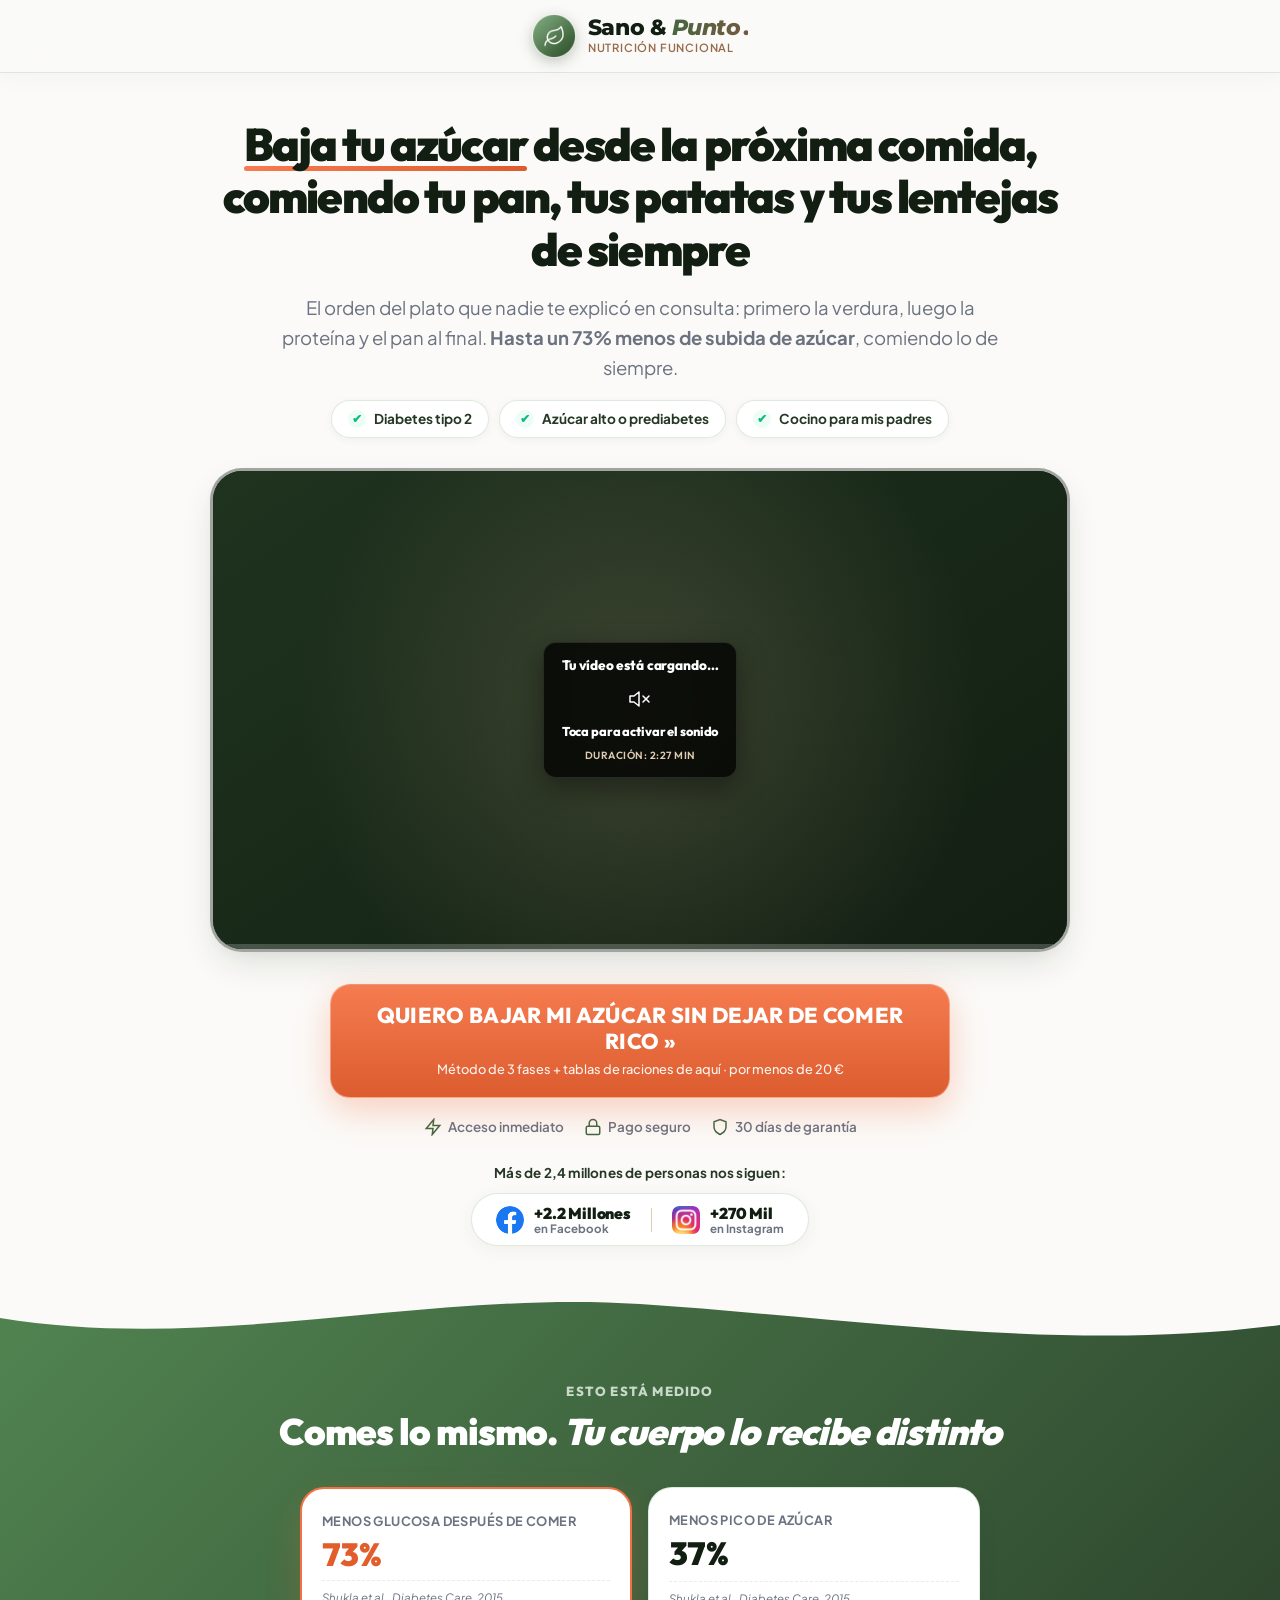
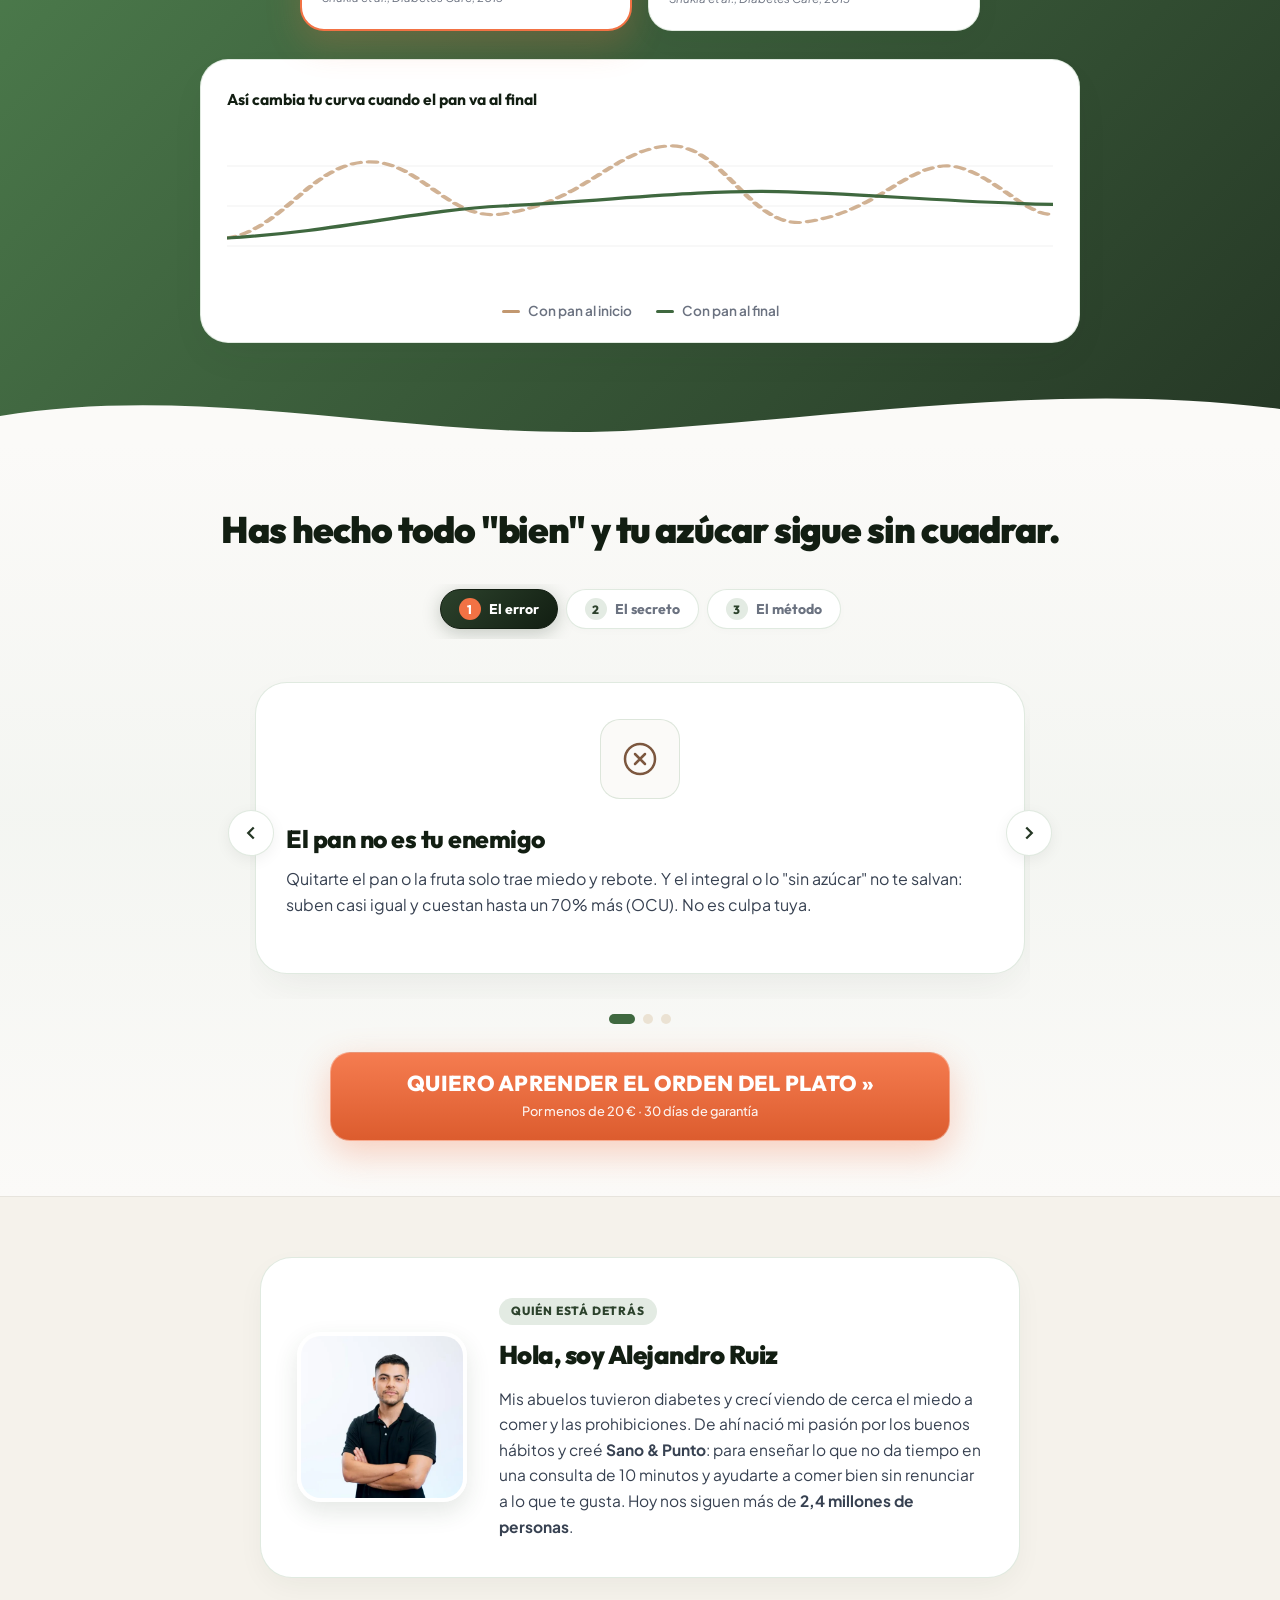
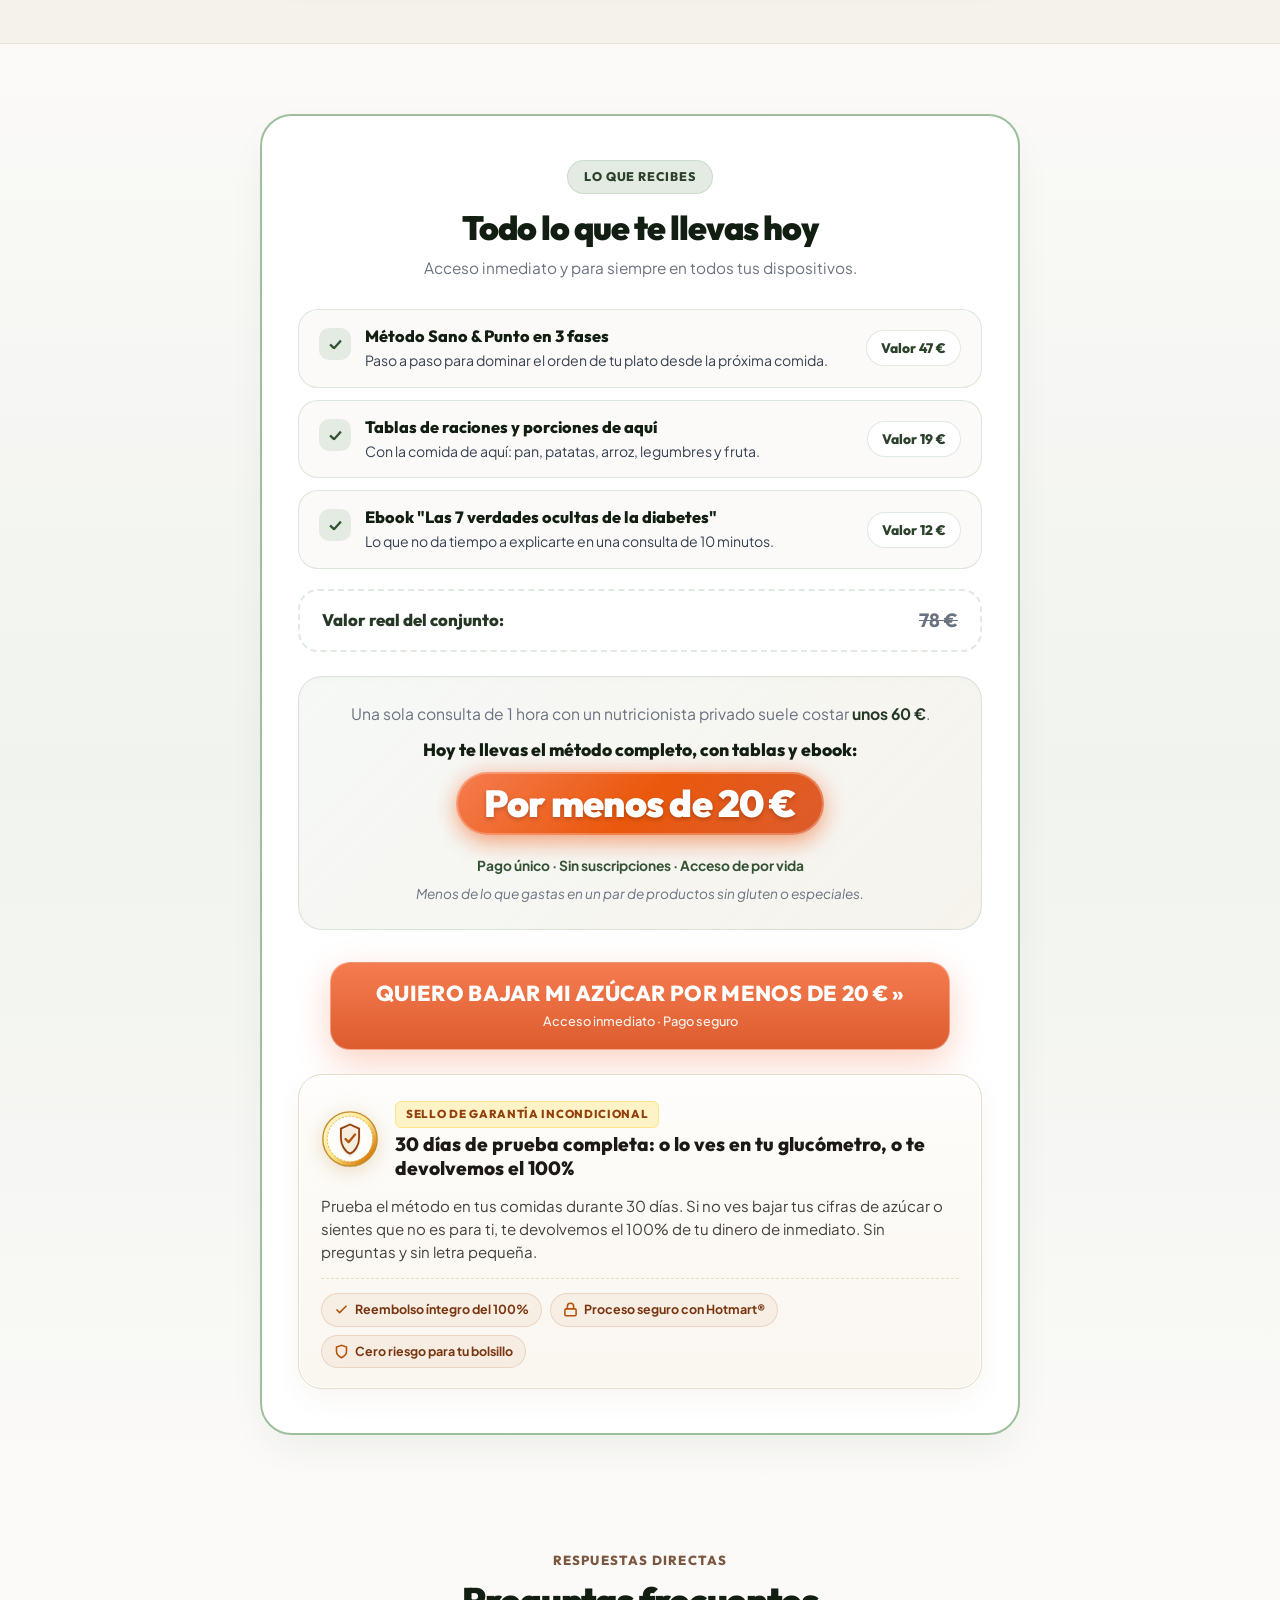
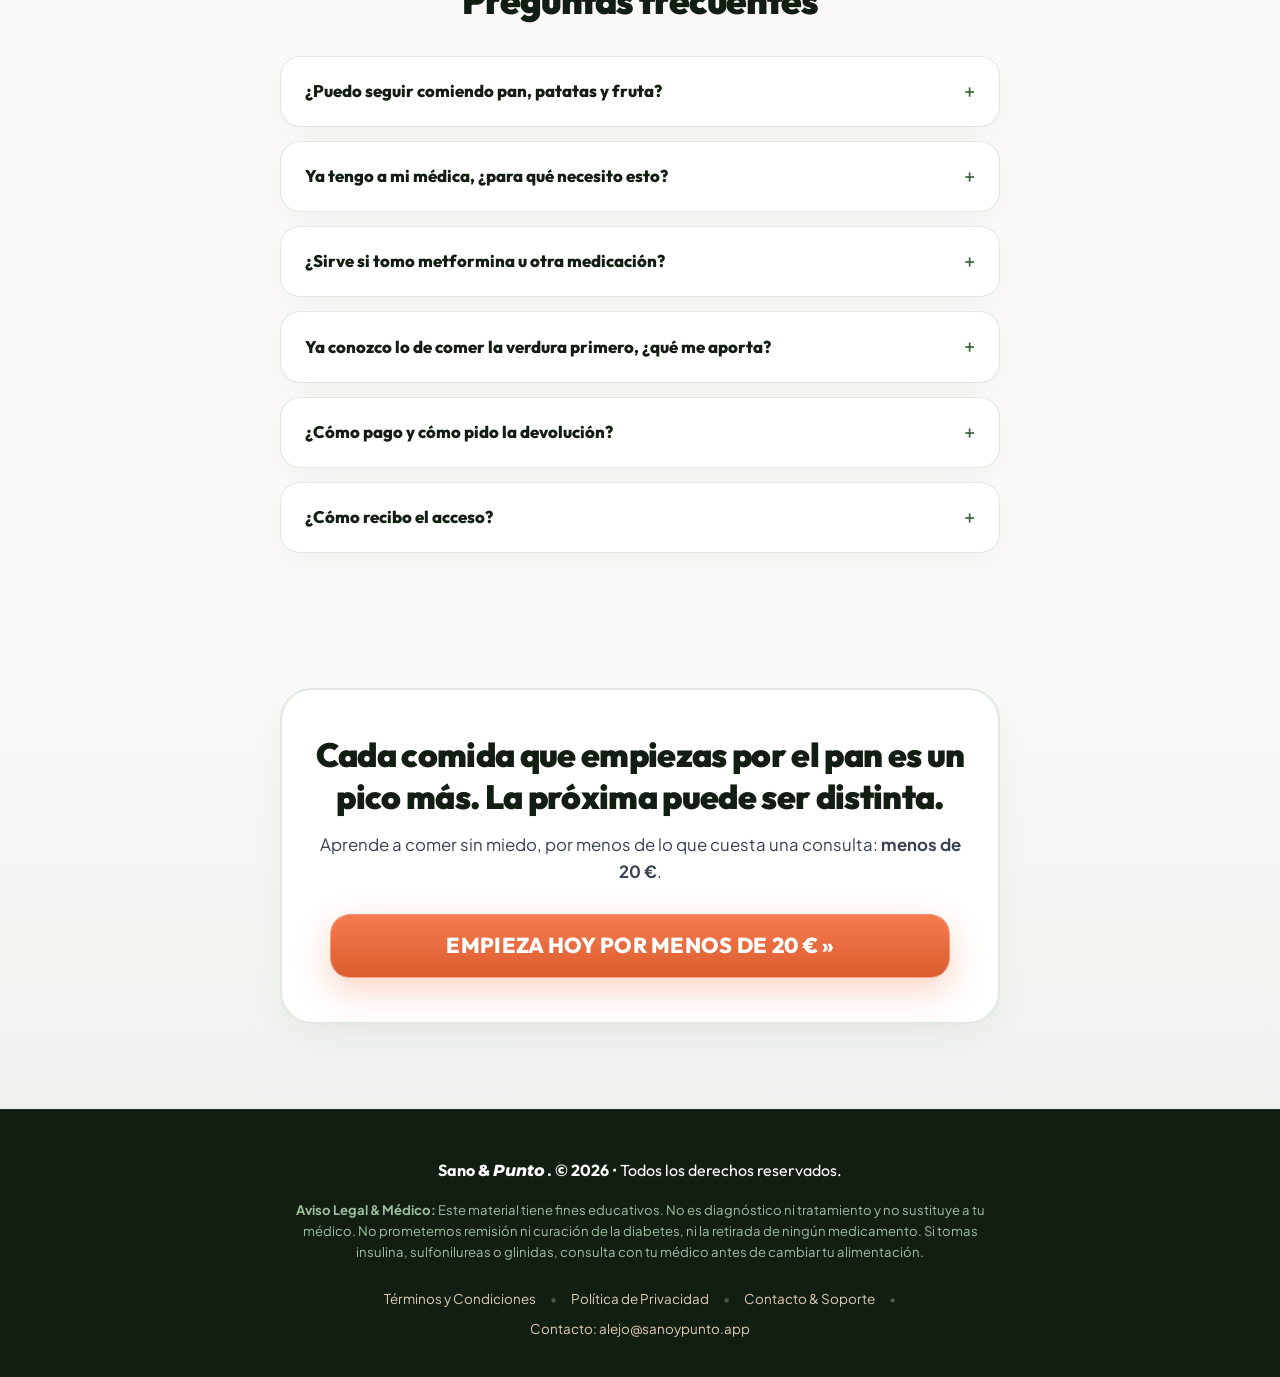
==== commit 38dabf6a: "copy: clarificar anclaje de precio especificando consulta de 1 hora con un nutricionista privado" ====
--- a/index.html
+++ b/index.html
@@ -384,7 +384,7 @@
                     </div>
 
                     <div class="offer-anchor-box">
-                        <p class="offer-anchor-comp">Una sola consulta privada suele costar <strong>unos 60 €</strong>.</p>
+                        <p class="offer-anchor-comp">Una sola consulta de 1 hora con un nutricionista privado suele costar <strong>unos 60 €</strong>.</p>
                         <div class="offer-anchor-price-row">
                             <span class="offer-anchor-price-label">Hoy te llevas el método completo, con tablas y ebook:</span>
                             <div class="offer-anchor-price-highlight">
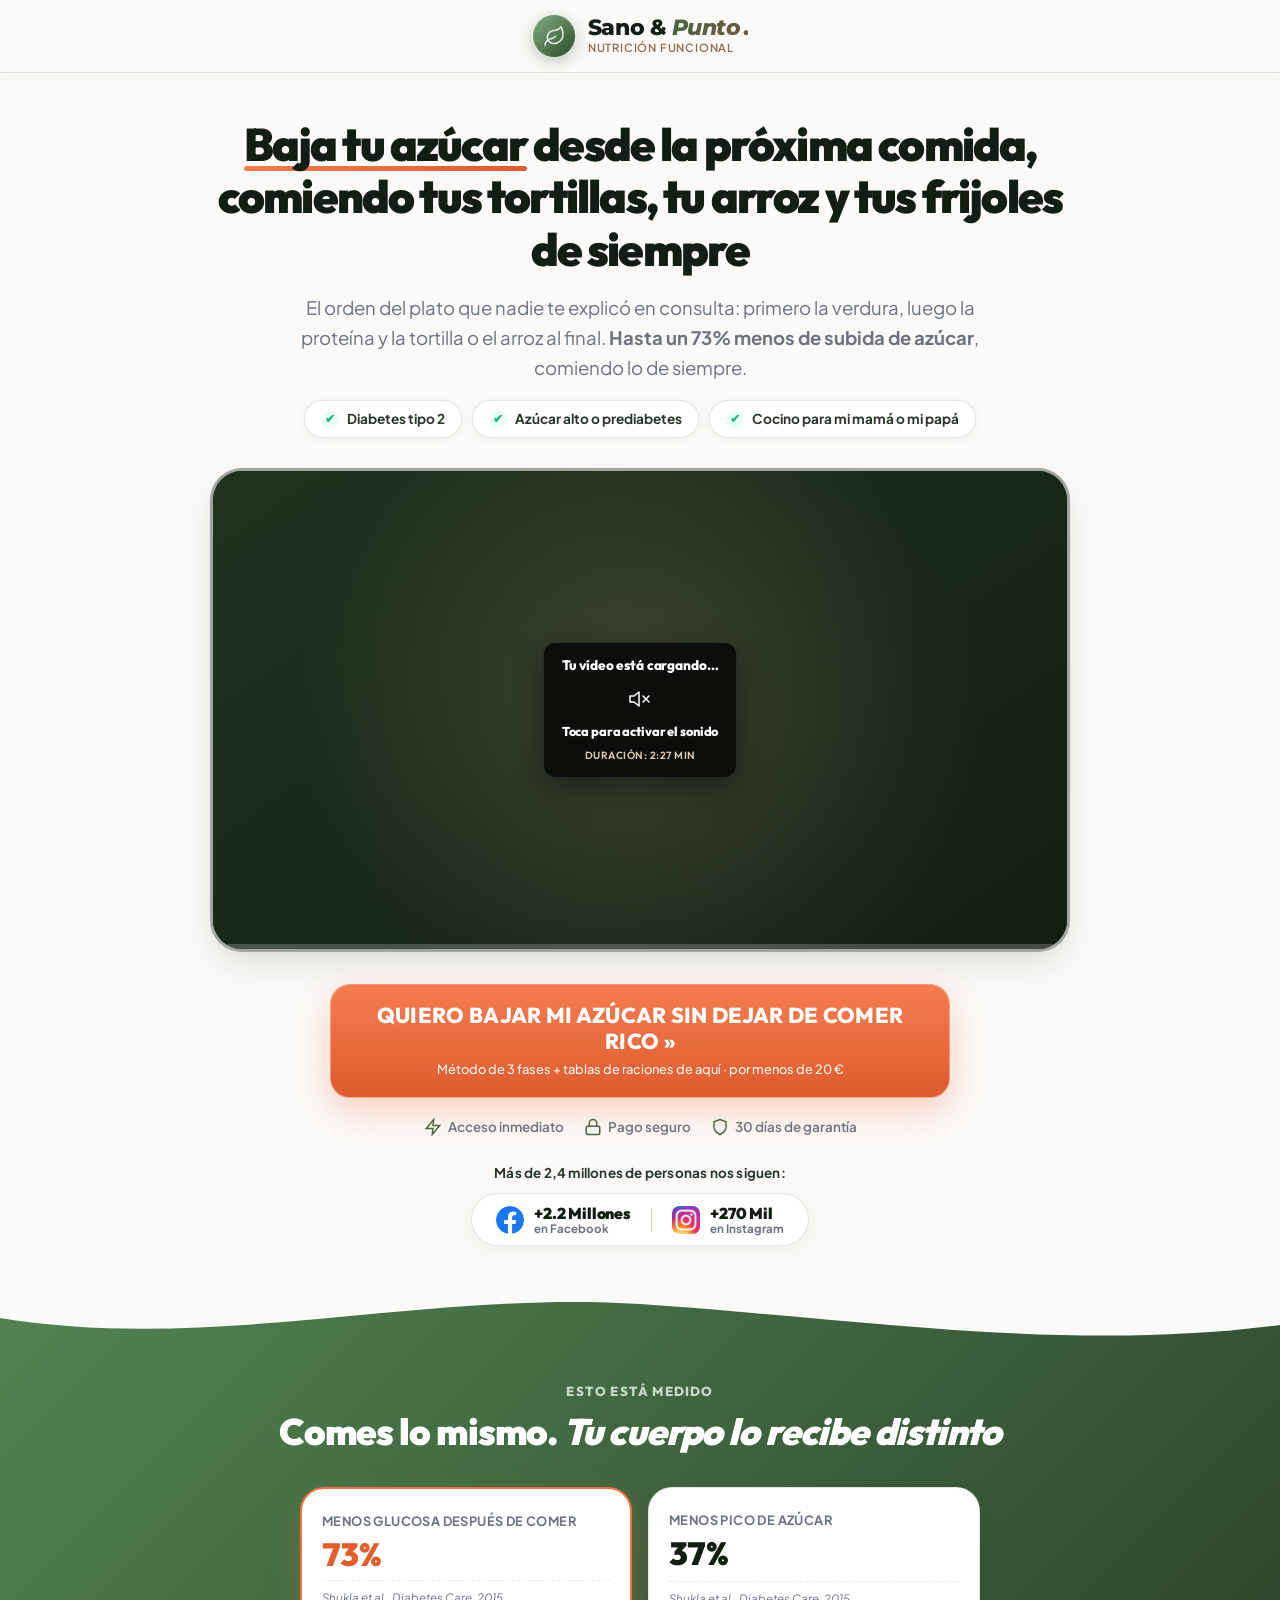
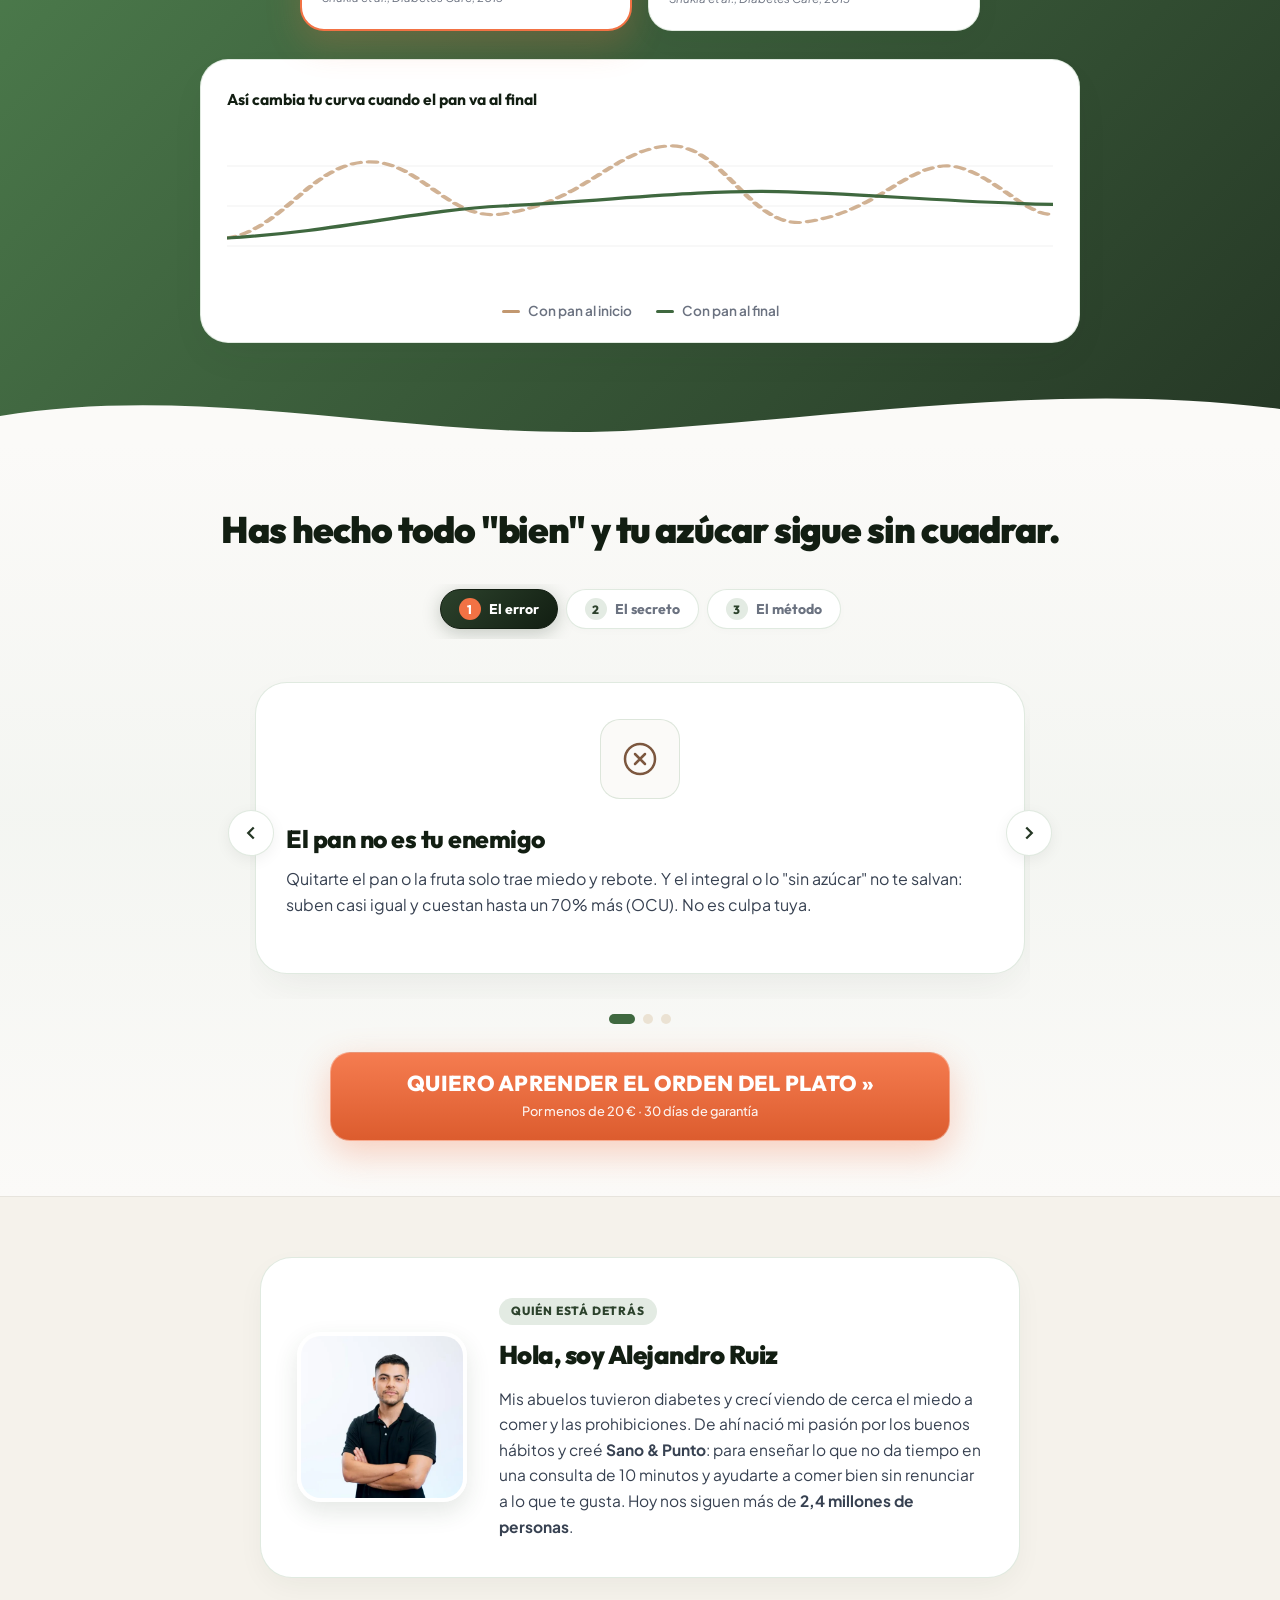
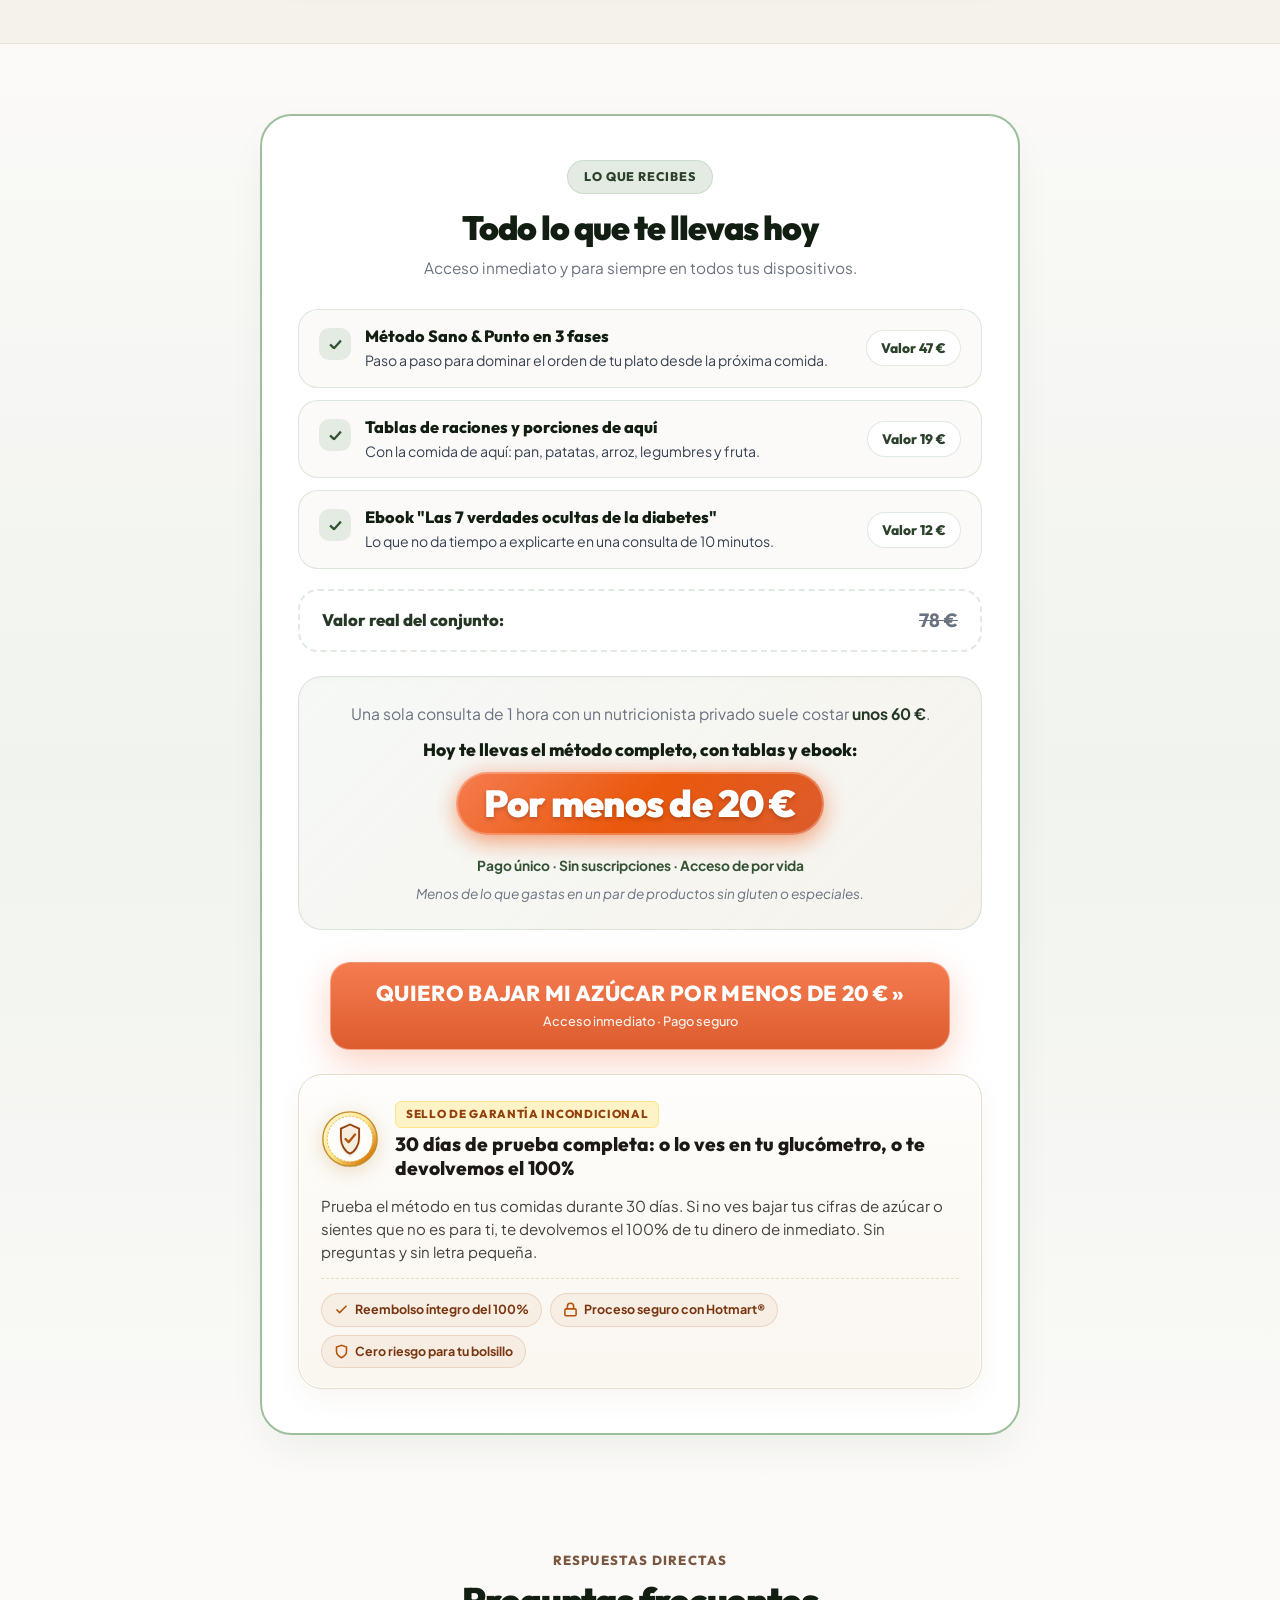
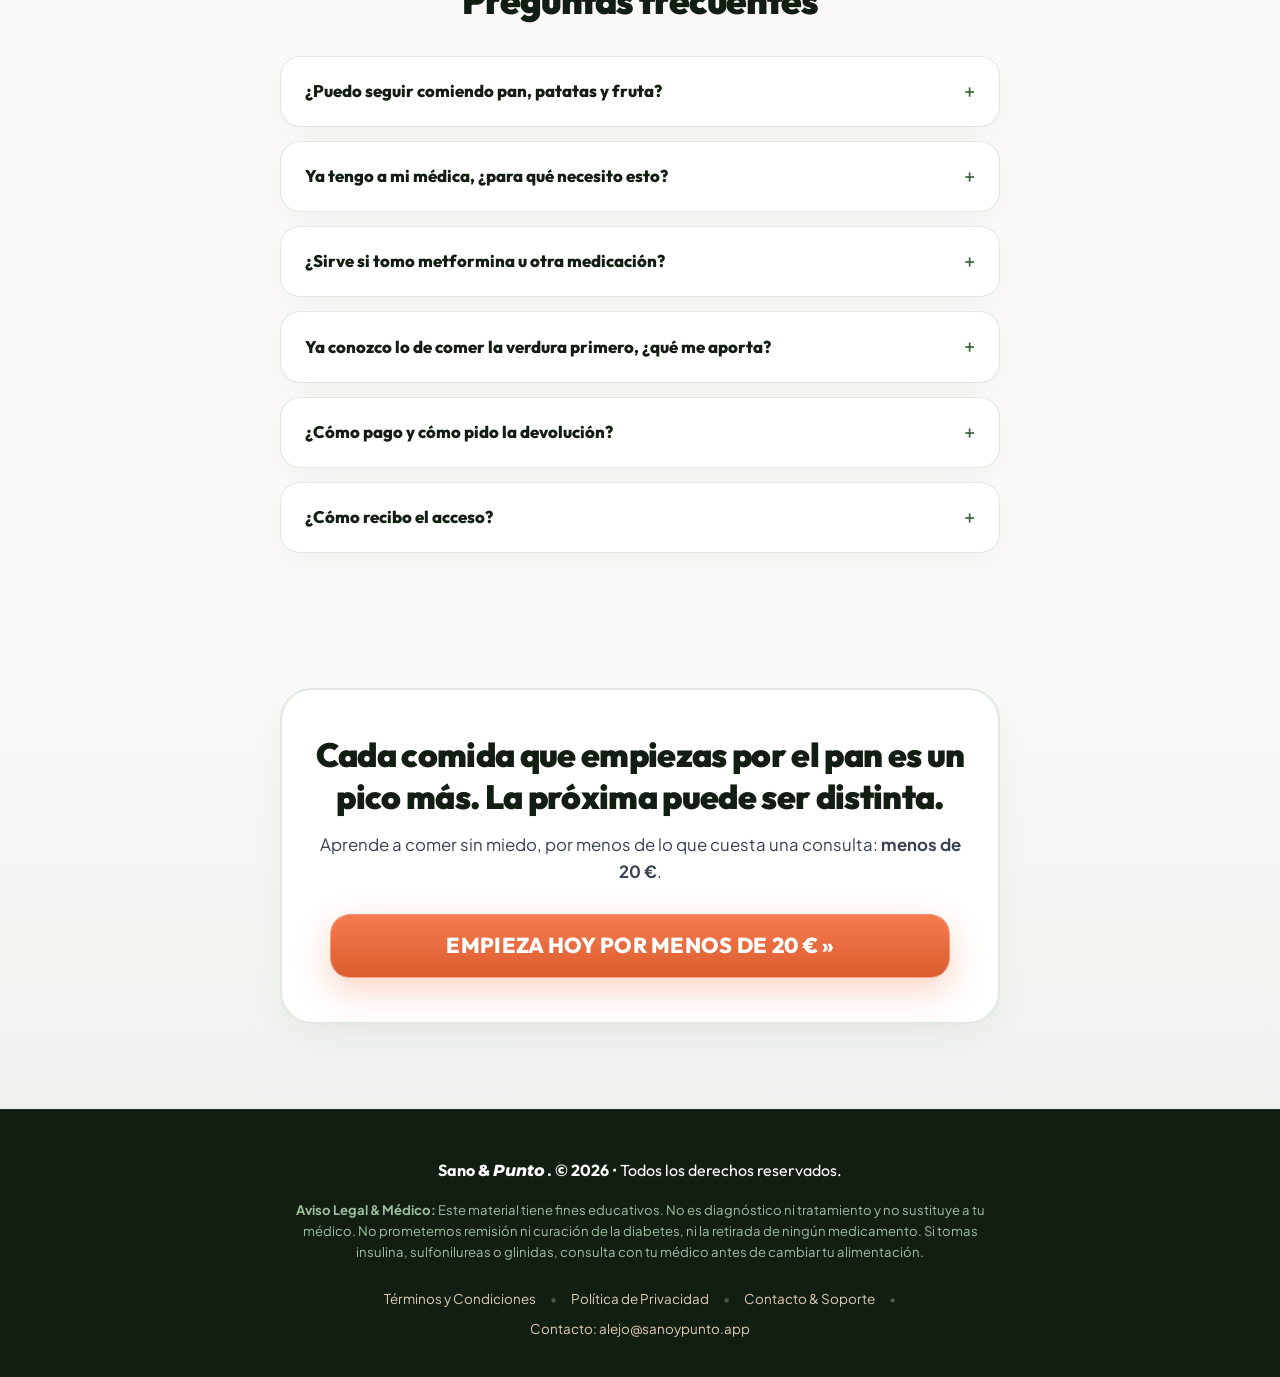
==== commit ae34af25: "copy: adaptar la primera pantalla a México (tortillas, arroz y frijoles; cuidadora de mamá o papá) C" ====
--- a/index.html
+++ b/index.html
@@ -1,10 +1,10 @@
 <!DOCTYPE html>
-<html lang="es-ES">
+<html lang="es-MX">
 <head>
     <meta charset="UTF-8">
     <meta name="viewport" content="width=device-width, initial-scale=1.0">
-    <title>Baja tu azúcar sin dejar el pan · Método Sano & Punto</title>
-    <meta name="description" content="Tu pan, tus lentejas y tu menú del día, en el orden correcto. Un método de 3 fases para bajar tu azúcar desde la próxima comida, sin prohibiciones. Por menos de 20 € y con 30 días de garantía.">
+    <title>Baja tu azúcar sin dejar la tortilla · Método Sano & Punto</title>
+    <meta name="description" content="Tus tortillas, tu arroz y tus frijoles, en el orden correcto. Un método de 3 fases para bajar tu azúcar desde la próxima comida, sin prohibiciones. Con 30 días de garantía.">
     <meta name="keywords" content="diabetes tipo 2, prediabetes, control de glucosa, nutricion clinica, resistencia a la insulina, sano y punto">
     <meta name="author" content="Sano & Punto">
     <meta name="theme-color" content="#2c422c">
@@ -82,15 +82,15 @@
         <section class="hero-section">
             <div class="container hero-container">
                 <h1 class="main-headline">
-                    <span class="underline-coral">Baja tu azúcar</span> desde la próxima comida, comiendo tu pan, tus patatas y tus lentejas de siempre
+                    <span class="underline-coral">Baja tu azúcar</span> desde la próxima comida, comiendo tus tortillas, tu arroz y tus frijoles de siempre
                 </h1>
                 <p class="sub-headline">
-                    El orden del plato que nadie te explicó en consulta: primero la verdura, luego la proteína y el pan al final. <strong>Hasta un 73% menos de subida de azúcar</strong>, comiendo lo de siempre.
+                    El orden del plato que nadie te explicó en consulta: primero la verdura, luego la proteína y la tortilla o el arroz al final. <strong>Hasta un 73% menos de subida de azúcar</strong>, comiendo lo de siempre.
                 </p>
                 <div class="hero-chips">
                     <span class="hero-chip"><span class="chip-check">✔</span> Diabetes tipo 2</span>
                     <span class="hero-chip"><span class="chip-check">✔</span> Azúcar alto o prediabetes</span>
-                    <span class="hero-chip"><span class="chip-check">✔</span> Cocino para mis padres</span>
+                    <span class="hero-chip"><span class="chip-check">✔</span> Cocino para mi mamá o mi papá</span>
                 </div>
             </div>
         </section>
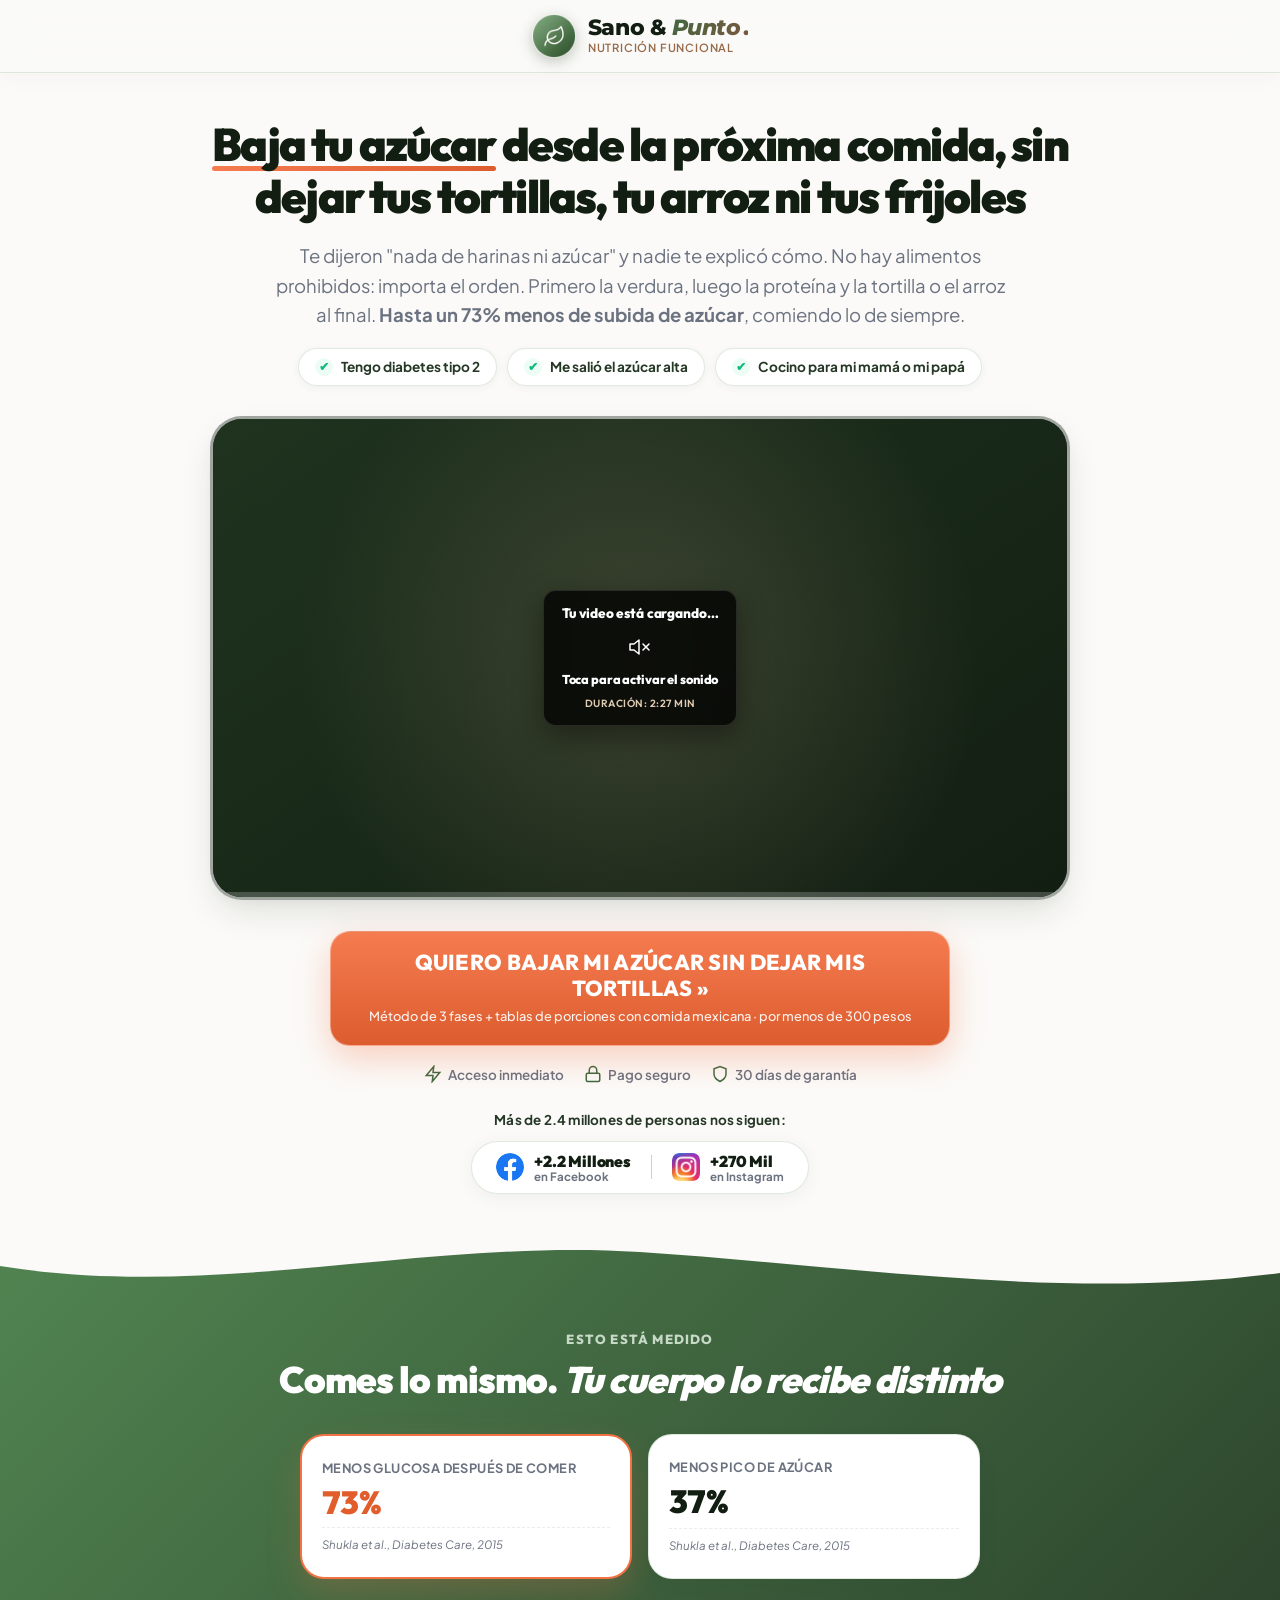
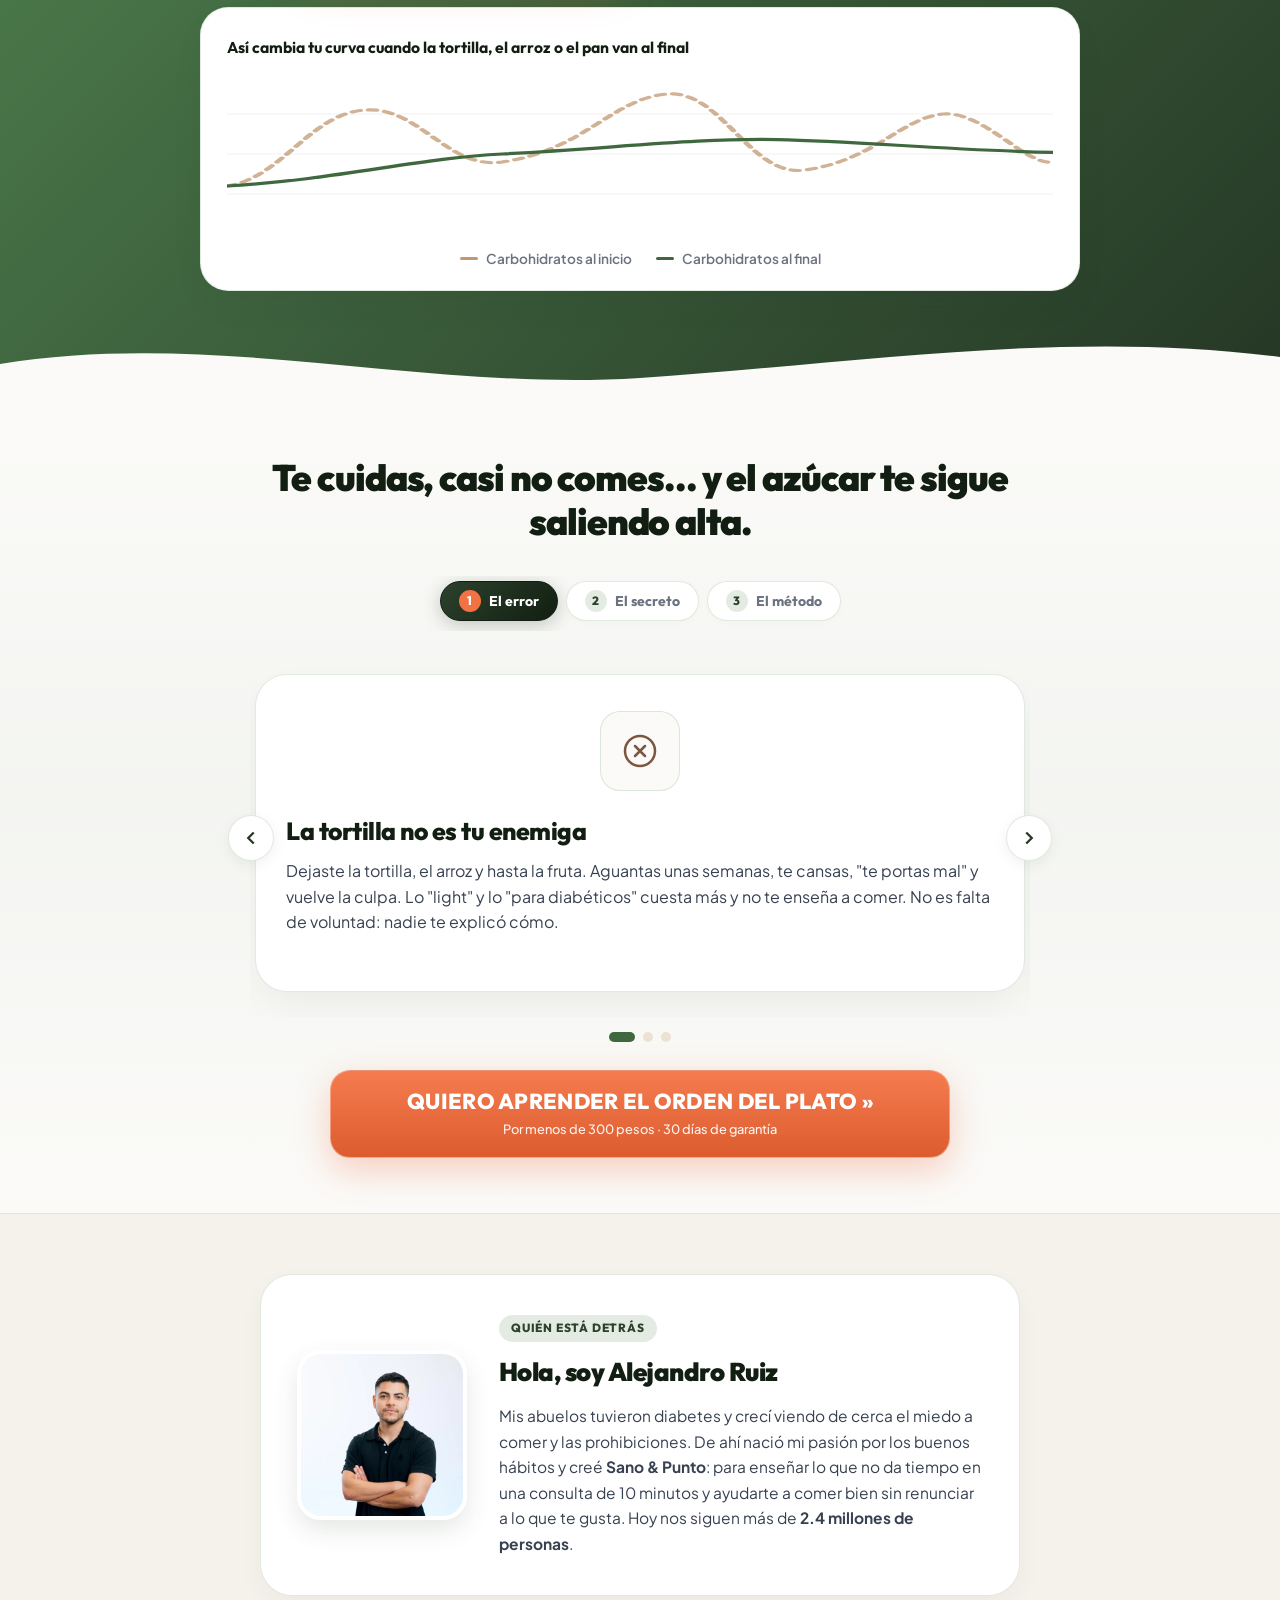
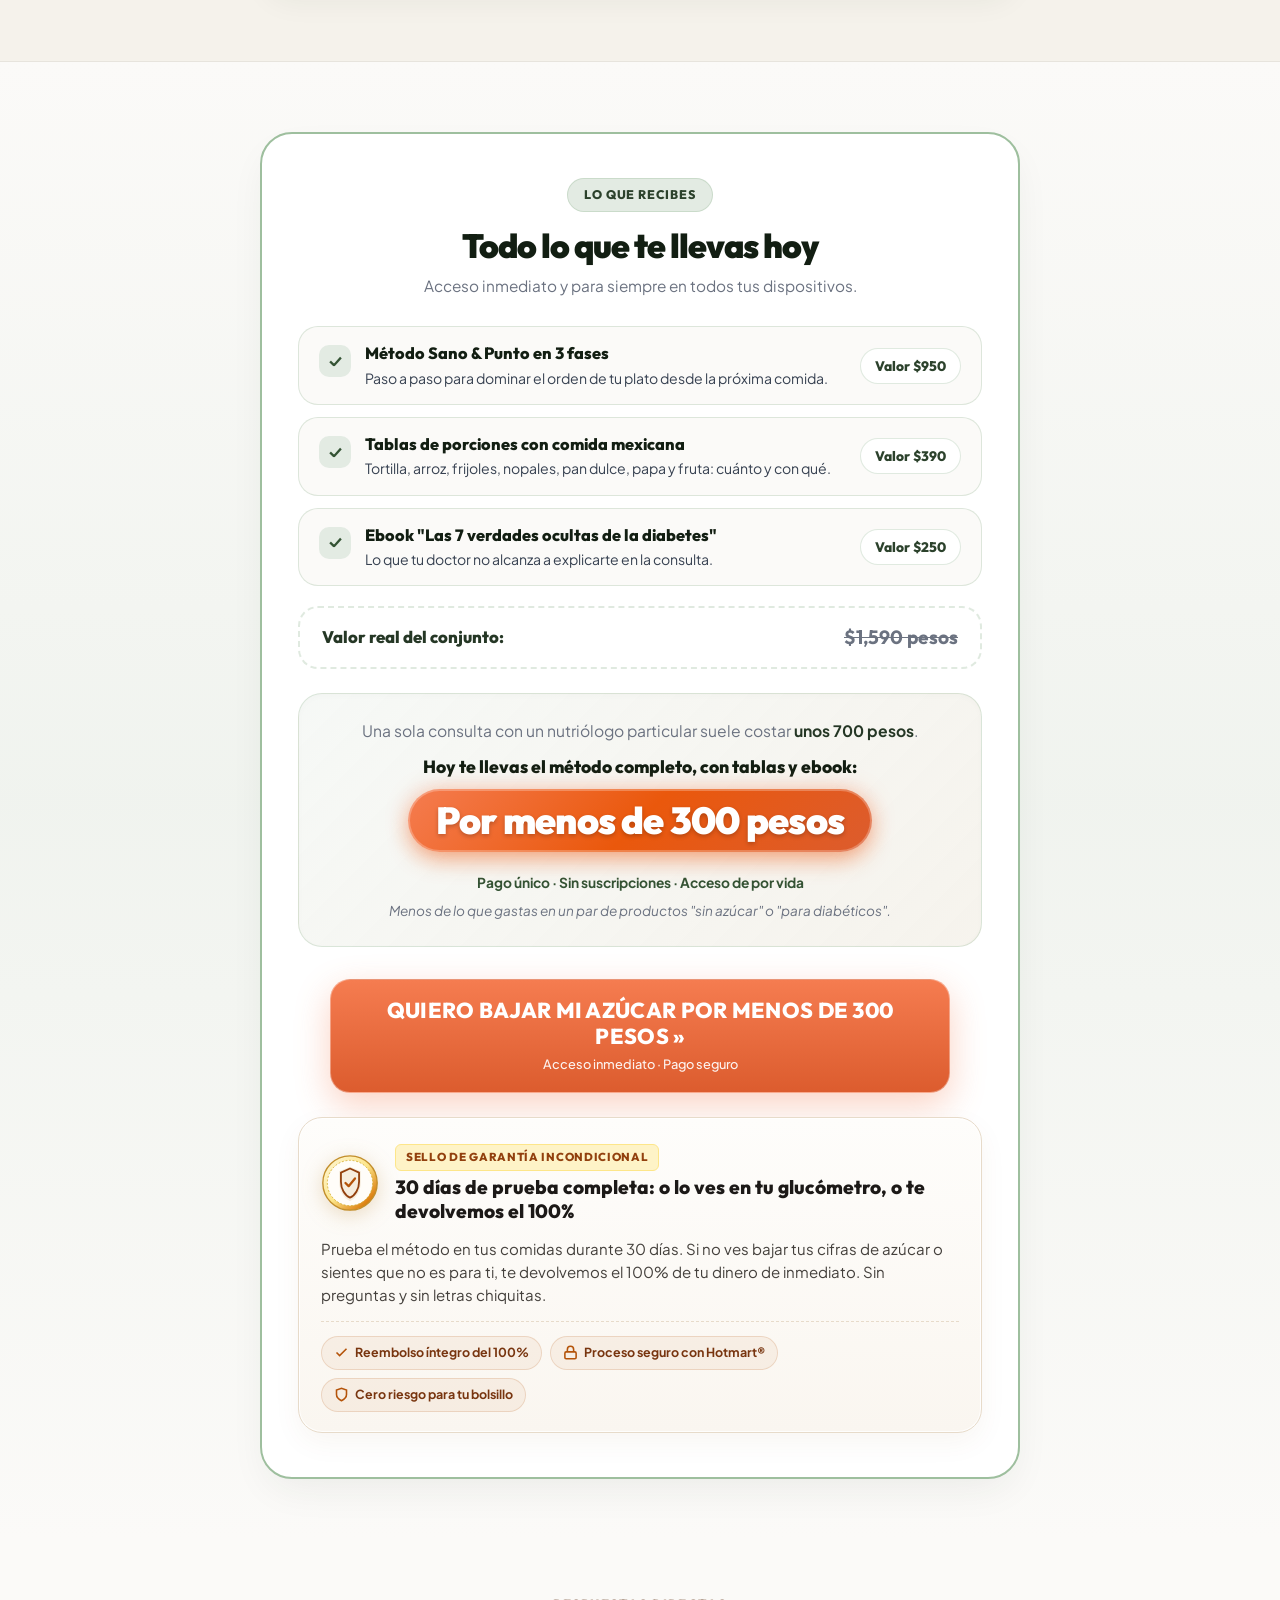
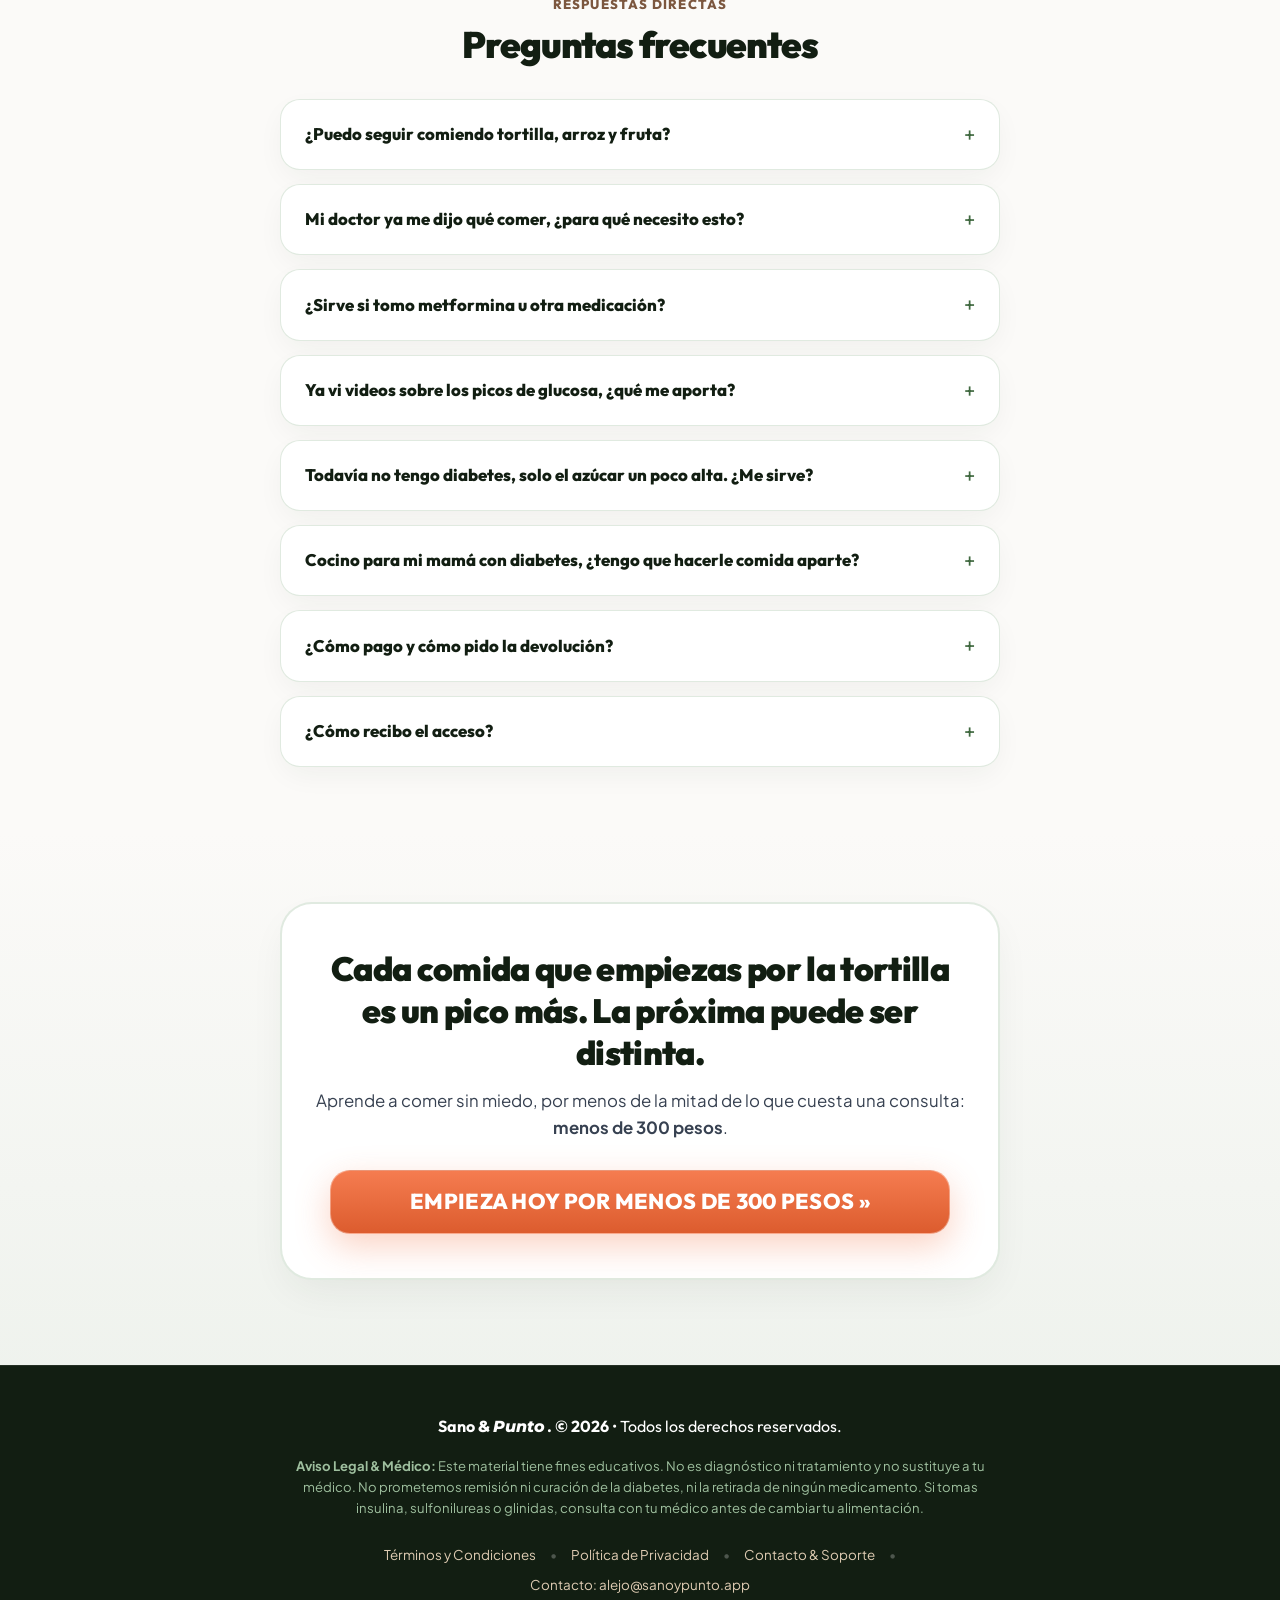
==== commit a3b3608c: "copy: reescribir la landing para México desde los ángulos de Rosa, Carlos y Laura Precio en pesos (m" ====
--- a/index.html
+++ b/index.html
@@ -4,15 +4,15 @@
     <meta charset="UTF-8">
     <meta name="viewport" content="width=device-width, initial-scale=1.0">
     <title>Baja tu azúcar sin dejar la tortilla · Método Sano & Punto</title>
-    <meta name="description" content="Tus tortillas, tu arroz y tus frijoles, en el orden correcto. Un método de 3 fases para bajar tu azúcar desde la próxima comida, sin prohibiciones. Con 30 días de garantía.">
+    <meta name="description" content="Tus tortillas, tu arroz y tus frijoles, en el orden correcto. Un método de 3 fases para bajar tu azúcar desde la próxima comida, sin prohibiciones. Por menos de 300 pesos y con 30 días de garantía.">
     <meta name="keywords" content="diabetes tipo 2, prediabetes, control de glucosa, nutricion clinica, resistencia a la insulina, sano y punto">
     <meta name="author" content="Sano & Punto">
     <meta name="theme-color" content="#2c422c">
 
     <!-- Open Graph / Meta Compartir -->
     <meta property="og:type" content="website">
-    <meta property="og:title" content="Baja tu azúcar comiendo lo mismo de siempre">
-    <meta property="og:description" content="El orden del plato, con la comida de aquí: sin prohibiciones y sin productos &quot;para diabéticos&quot;.">
+    <meta property="og:title" content="Baja tu azúcar sin dejar tus tortillas">
+    <meta property="og:description" content="El orden del plato, con comida mexicana: sin prohibiciones y sin productos &quot;para diabéticos&quot;.">
     <meta property="og:image" content="https://diabetes.sanoypunto.app/assets/diabetes-preview.jpg">
 
     <!-- Google Fonts con Preconnect (Outfit + Montserrat de Sano & Punto - Carga Directa sin Layout Shift) -->
@@ -48,7 +48,7 @@
         'https://connect.facebook.net/en_US/fbevents.js');
         fbq('init', '1684616382721420');
         fbq('track', 'PageView');
-        fbq('track', 'ViewContent', { content_name: 'Metodo Sano y Punto España' });
+        fbq('track', 'ViewContent', { content_name: 'Metodo Sano y Punto Mexico' });
     </script>
     <noscript><img height="1" width="1" style="display:none"
     src="https://www.facebook.com/tr?id=1684616382721420&ev=PageView&noscript=1"
@@ -82,14 +82,14 @@
         <section class="hero-section">
             <div class="container hero-container">
                 <h1 class="main-headline">
-                    <span class="underline-coral">Baja tu azúcar</span> desde la próxima comida, comiendo tus tortillas, tu arroz y tus frijoles de siempre
+                    <span class="underline-coral">Baja tu azúcar</span> desde la próxima comida, sin dejar tus tortillas, tu arroz ni tus frijoles
                 </h1>
                 <p class="sub-headline">
-                    El orden del plato que nadie te explicó en consulta: primero la verdura, luego la proteína y la tortilla o el arroz al final. <strong>Hasta un 73% menos de subida de azúcar</strong>, comiendo lo de siempre.
+                    Te dijeron "nada de harinas ni azúcar" y nadie te explicó cómo. No hay alimentos prohibidos: importa el orden. Primero la verdura, luego la proteína y la tortilla o el arroz al final. <strong>Hasta un 73% menos de subida de azúcar</strong>, comiendo lo de siempre.
                 </p>
                 <div class="hero-chips">
-                    <span class="hero-chip"><span class="chip-check">✔</span> Diabetes tipo 2</span>
-                    <span class="hero-chip"><span class="chip-check">✔</span> Azúcar alto o prediabetes</span>
+                    <span class="hero-chip"><span class="chip-check">✔</span> Tengo diabetes tipo 2</span>
+                    <span class="hero-chip"><span class="chip-check">✔</span> Me salió el azúcar alta</span>
                     <span class="hero-chip"><span class="chip-check">✔</span> Cocino para mi mamá o mi papá</span>
                 </div>
             </div>
@@ -105,7 +105,7 @@
                         <div class="vsl-poster">
                             <div class="vsl-poster-content">
                                 <div class="vsl-mute-card">
-                                    <span class="vsl-mute-title">Tu vídeo está cargando…</span>
+                                    <span class="vsl-mute-title">Tu video está cargando…</span>
                                     <div class="vsl-mute-icon">
                                         <svg viewBox="0 0 24 24" fill="none" stroke="currentColor" stroke-width="1.5" stroke-linecap="round" stroke-linejoin="round">
                                             <polygon points="11 5 6 9 2 9 2 15 6 15 11 19 11 5"></polygon>
@@ -138,8 +138,8 @@
                 <div class="cta-wrapper">
                     <a href="https://pay.hotmart.com/O107226641S?checkoutMode=10&amp;bid=1787101078743" class="btn-primary" id="main-cta-btn">
                         <span class="btn-shine"></span>
-                        <span class="btn-text">QUIERO BAJAR MI AZÚCAR SIN DEJAR DE COMER RICO »</span>
-                        <span class="btn-subtext">Método de 3 fases + tablas de raciones de aquí · por menos de 20 €</span>
+                        <span class="btn-text">QUIERO BAJAR MI AZÚCAR SIN DEJAR MIS TORTILLAS »</span>
+                        <span class="btn-subtext">Método de 3 fases + tablas de porciones con comida mexicana · por menos de 300 pesos</span>
                     </a>
 
                     <!-- Sellos de Confianza y Seguridad -->
@@ -160,7 +160,7 @@
 
                     <!-- Barra de Comunidad Oficial (Facebook & Instagram) -->
                     <div class="community-proof-wrapper">
-                        <span class="community-proof-headline">Más de 2,4 millones de personas nos siguen:</span>
+                        <span class="community-proof-headline">Más de 2.4 millones de personas nos siguen:</span>
                         <div class="community-proof-bar">
                             <div class="community-badge-item">
                                 <img src="assets/facebook-icon.png" alt="Facebook Sano & Punto" class="social-proof-icon social-proof-fb" width="28" height="28">
@@ -211,7 +211,7 @@
 
                 <div class="glucose-chart-card">
                     <div class="chart-header">
-                        <span class="chart-title">Así cambia tu curva cuando el pan va al final</span>
+                        <span class="chart-title">Así cambia tu curva cuando la tortilla, el arroz o el pan van al final</span>
                     </div>
                     <svg class="glucose-chart" viewBox="0 0 600 200" preserveAspectRatio="none" aria-hidden="true">
                         <line x1="0" y1="50" x2="600" y2="50" class="chart-gridline"></line>
@@ -221,8 +221,8 @@
                         <path class="chart-line chart-line-after" d="M0,140 C80,132 140,105 200,100 C280,93 340,80 400,82 C460,84 520,95 600,98" fill="none"></path>
                     </svg>
                     <div class="chart-legend">
-                        <span class="legend-item legend-before"><i></i> Con pan al inicio</span>
-                        <span class="legend-item legend-after"><i></i> Con pan al final</span>
+                        <span class="legend-item legend-before"><i></i> Carbohidratos al inicio</span>
+                        <span class="legend-item legend-after"><i></i> Carbohidratos al final</span>
                     </div>
                 </div>
 
@@ -238,7 +238,7 @@
         <section class="storytelling-section">
             <div class="container">
                 <div class="section-header">
-                    <h2 class="section-title">Has hecho todo "bien" y tu azúcar sigue sin cuadrar.</h2>
+                    <h2 class="section-title">Te cuidas, casi no comes… y el azúcar te sigue saliendo alta.</h2>
                 </div>
 
                 <!-- Selector de Pasos Estilo Pill Sano & Punto (3 pasos) -->
@@ -266,8 +266,8 @@
                             <div class="card-icon-box">
                                 <svg width="26" height="26" viewBox="0 0 24 24" fill="none" stroke="currentColor" stroke-width="1.5" stroke-linecap="round" stroke-linejoin="round"><circle cx="12" cy="12" r="9"/><path d="M15 9l-6 6M9 9l6 6"/></svg>
                             </div>
-                            <h3>El pan no es tu enemigo</h3>
-                            <p>Quitarte el pan o la fruta solo trae miedo y rebote. Y el integral o lo "sin azúcar" no te salvan: suben casi igual y cuestan hasta un 70% más (OCU). No es culpa tuya.</p>
+                            <h3>La tortilla no es tu enemiga</h3>
+                            <p>Dejaste la tortilla, el arroz y hasta la fruta. Aguantas unas semanas, te cansas, "te portas mal" y vuelve la culpa. Lo "light" y lo "para diabéticos" cuesta más y no te enseña a comer. No es falta de voluntad: nadie te explicó cómo.</p>
                         </div>
 
                         <!-- Tarjeta 2: La Clave Científica (card-science) -->
@@ -276,7 +276,7 @@
                                 <svg width="26" height="26" viewBox="0 0 24 24" fill="none" stroke="currentColor" stroke-width="1.5" stroke-linecap="round" stroke-linejoin="round"><circle cx="12" cy="12" r="9"/><path d="M12 3a9 9 0 0 1 0 18"/><path d="M12 12h9"/></svg>
                             </div>
                             <h3>El secreto está en el orden</h3>
-                            <p>Verdura primero, luego proteína y el pan, el arroz o la patata al final. El azúcar entra despacio, sin picos. Si además caminas 10 minutos después, baja un 12% más.</p>
+                            <p>Primero la ensalada o los nopales, luego el pollo, la carne o el huevo, y al final la tortilla, el arroz o el pan. El azúcar entra despacio, sin picos. Si además caminas 10 minutos después, baja un 12% más.</p>
                         </div>
 
                         <!-- Tarjeta 3: El Método Sano & Punto (card-method) -->
@@ -285,7 +285,7 @@
                                 <svg width="26" height="26" viewBox="0 0 24 24" fill="none" stroke="currentColor" stroke-width="1.5" stroke-linecap="round" stroke-linejoin="round"><path d="M4 19h16"/><path d="M6 19v-5"/><path d="M12 19V9"/><path d="M18 19V5"/></svg>
                             </div>
                             <h3>El Método Sano & Punto</h3>
-                            <p><strong>Fase 1:</strong> detecta tus picos ocultos. <strong>Fase 2:</strong> domina el orden del plato. <strong>Fase 3:</strong> come fuera, en el menú del día y en familia sin miedo.</p>
+                            <p><strong>Fase 1:</strong> detecta tus picos ocultos. <strong>Fase 2:</strong> domina el orden del plato. <strong>Fase 3:</strong> come en la fonda, en los tacos y en las fiestas de la familia sin miedo.</p>
                         </div>
 
                     </div>
@@ -307,7 +307,7 @@
                     <a href="https://pay.hotmart.com/O107226641S?checkoutMode=10&amp;bid=1787101078743" class="btn-primary">
                         <span class="btn-shine"></span>
                         <span class="btn-text">QUIERO APRENDER EL ORDEN DEL PLATO »</span>
-                        <span class="btn-subtext">Por menos de 20 € · 30 días de garantía</span>
+                        <span class="btn-subtext">Por menos de 300 pesos · 30 días de garantía</span>
                     </a>
                 </div>
 
@@ -327,7 +327,7 @@
                     <div class="author-bio">
                         <span class="author-badge">QUIÉN ESTÁ DETRÁS</span>
                         <h3>Hola, soy Alejandro Ruiz</h3>
-                        <p>Mis abuelos tuvieron diabetes y crecí viendo de cerca el miedo a comer y las prohibiciones. De ahí nació mi pasión por los buenos hábitos y creé <strong>Sano & Punto</strong>: para enseñar lo que no da tiempo en una consulta de 10 minutos y ayudarte a comer bien sin renunciar a lo que te gusta. Hoy nos siguen más de <strong>2,4 millones de personas</strong>.</p>
+                        <p>Mis abuelos tuvieron diabetes y crecí viendo de cerca el miedo a comer y las prohibiciones. De ahí nació mi pasión por los buenos hábitos y creé <strong>Sano & Punto</strong>: para enseñar lo que no da tiempo en una consulta de 10 minutos y ayudarte a comer bien sin renunciar a lo que te gusta. Hoy nos siguen más de <strong>2.4 millones de personas</strong>.</p>
                     </div>
                 </div>
             </div>
@@ -352,18 +352,18 @@
                                     <p class="offer-item-desc">Paso a paso para dominar el orden de tu plato desde la próxima comida.</p>
                                 </div>
                             </div>
-                            <span class="offer-item-val">Valor 47 €</span>
+                            <span class="offer-item-val">Valor $950</span>
                         </div>
 
                         <div class="offer-item">
                             <div class="offer-item-content">
                                 <div class="offer-item-icon">✓</div>
                                 <div>
-                                    <strong class="offer-item-title">Tablas de raciones y porciones de aquí</strong>
-                                    <p class="offer-item-desc">Con la comida de aquí: pan, patatas, arroz, legumbres y fruta.</p>
+                                    <strong class="offer-item-title">Tablas de porciones con comida mexicana</strong>
+                                    <p class="offer-item-desc">Tortilla, arroz, frijoles, nopales, pan dulce, papa y fruta: cuánto y con qué.</p>
                                 </div>
                             </div>
-                            <span class="offer-item-val">Valor 19 €</span>
+                            <span class="offer-item-val">Valor $390</span>
                         </div>
 
                         <div class="offer-item">
@@ -371,35 +371,35 @@
                                 <div class="offer-item-icon">✓</div>
                                 <div>
                                     <strong class="offer-item-title">Ebook "Las 7 verdades ocultas de la diabetes"</strong>
-                                    <p class="offer-item-desc">Lo que no da tiempo a explicarte en una consulta de 10 minutos.</p>
+                                    <p class="offer-item-desc">Lo que tu doctor no alcanza a explicarte en la consulta.</p>
                                 </div>
                             </div>
-                            <span class="offer-item-val">Valor 12 €</span>
+                            <span class="offer-item-val">Valor $250</span>
                         </div>
                     </div>
 
                     <div class="offer-total-bar">
                         <span>Valor real del conjunto:</span>
-                        <del>78 €</del>
+                        <del>$1,590 pesos</del>
                     </div>
 
                     <div class="offer-anchor-box">
-                        <p class="offer-anchor-comp">Una sola consulta de 1 hora con un nutricionista privado suele costar <strong>unos 60 €</strong>.</p>
+                        <p class="offer-anchor-comp">Una sola consulta con un nutriólogo particular suele costar <strong>unos 700 pesos</strong>.</p>
                         <div class="offer-anchor-price-row">
                             <span class="offer-anchor-price-label">Hoy te llevas el método completo, con tablas y ebook:</span>
                             <div class="offer-anchor-price-highlight">
                                 <span class="price-highlight-shine" aria-hidden="true"></span>
-                                <span class="price-highlight-text">Por menos de 20 €</span>
+                                <span class="price-highlight-text">Por menos de 300 pesos</span>
                             </div>
                         </div>
                         <p class="offer-anchor-terms">Pago único · Sin suscripciones · Acceso de por vida</p>
-                        <p class="offer-anchor-saving">Menos de lo que gastas en un par de productos sin gluten o especiales.</p>
+                        <p class="offer-anchor-saving">Menos de lo que gastas en un par de productos "sin azúcar" o "para diabéticos".</p>
                     </div>
 
                     <div class="cta-wrapper">
                         <a href="https://pay.hotmart.com/O107226641S?checkoutMode=10&amp;bid=1787101078743" class="btn-primary">
                             <span class="btn-shine"></span>
-                            <span class="btn-text">QUIERO BAJAR MI AZÚCAR POR MENOS DE 20 € »</span>
+                            <span class="btn-text">QUIERO BAJAR MI AZÚCAR POR MENOS DE 300 PESOS »</span>
                             <span class="btn-subtext">Acceso inmediato · Pago seguro</span>
                         </a>
                     </div>
@@ -431,7 +431,7 @@
 
                         <div class="guarantee-trust-body">
                             <p class="guarantee-trust-text">
-                                Prueba el método en tus comidas durante 30 días. Si no ves bajar tus cifras de azúcar o sientes que no es para ti, te devolvemos el 100% de tu dinero de inmediato. Sin preguntas y sin letra pequeña.
+                                Prueba el método en tus comidas durante 30 días. Si no ves bajar tus cifras de azúcar o sientes que no es para ti, te devolvemos el 100% de tu dinero de inmediato. Sin preguntas y sin letras chiquitas.
                             </p>
                         </div>
 
@@ -465,21 +465,21 @@
                 <div class="faq-list">
                     <details class="faq-item">
                         <summary class="faq-question">
-                            <span>¿Puedo seguir comiendo pan, patatas y fruta?</span>
-                            <span class="faq-icon">+</span>
-                        </summary>
-                        <div class="faq-answer">
-                            <p>Sí. No hay alimentos prohibidos: aprendes la ración, la combinación y el orden para comer tranquila.</p>
-                        </div>
-                    </details>
-
-                    <details class="faq-item">
-                        <summary class="faq-question">
-                            <span>Ya tengo a mi médica, ¿para qué necesito esto?</span>
-                            <span class="faq-icon">+</span>
-                        </summary>
-                        <div class="faq-answer">
-                            <p>Tu médica lleva tu tratamiento. Aquí aprendes lo que no da tiempo en 10 minutos: qué comer cada día.</p>
+                            <span>¿Puedo seguir comiendo tortilla, arroz y fruta?</span>
+                            <span class="faq-icon">+</span>
+                        </summary>
+                        <div class="faq-answer">
+                            <p>Sí. No hay alimentos prohibidos: aprendes la porción, la combinación y el orden para comer tranquila, también en las fiestas de la familia.</p>
+                        </div>
+                    </details>
+
+                    <details class="faq-item">
+                        <summary class="faq-question">
+                            <span>Mi doctor ya me dijo qué comer, ¿para qué necesito esto?</span>
+                            <span class="faq-icon">+</span>
+                        </summary>
+                        <div class="faq-answer">
+                            <p>Tu doctor lleva tu tratamiento. Aquí aprendes lo que no alcanza a explicarte en la consulta: qué poner en tu plato cada día.</p>
                         </div>
                     </details>
 
@@ -495,21 +495,39 @@
 
                     <details class="faq-item">
                         <summary class="faq-question">
-                            <span>Ya conozco lo de comer la verdura primero, ¿qué me aporta?</span>
-                            <span class="faq-icon">+</span>
-                        </summary>
-                        <div class="faq-answer">
-                            <p>Saberlo no es aplicarlo. Aquí lo aplicas al desayuno, menú del día, tupper y comidas familiares, y lo ves en tu glucómetro.</p>
-                        </div>
-                    </details>
-
+                            <span>Ya vi videos sobre los picos de glucosa, ¿qué me aporta?</span>
+                            <span class="faq-icon">+</span>
+                        </summary>
+                        <div class="faq-answer">
+                            <p>Saberlo no es aplicarlo. Aquí lo aplicas al desayuno, a la comida corrida, al lonche del trabajo y a los tacos del fin de semana, y lo ves en tu glucómetro.</p>
+                        </div>
+                    </details>
+
+                    <details class="faq-item">
+                        <summary class="faq-question">
+                            <span>Todavía no tengo diabetes, solo el azúcar un poco alta. ¿Me sirve?</span>
+                            <span class="faq-icon">+</span>
+                        </summary>
+                        <div class="faq-answer">
+                            <p>Sí, y es el mejor momento para aprenderlo. No es otra dieta: comes tus tacos, tu arroz y tu pan en otro orden, sin quitar nada.</p>
+                        </div>
+                    </details>
+                    <details class="faq-item">
+                        <summary class="faq-question">
+                            <span>Cocino para mi mamá con diabetes, ¿tengo que hacerle comida aparte?</span>
+                            <span class="faq-icon">+</span>
+                        </summary>
+                        <div class="faq-answer">
+                            <p>No. Es la misma comida para toda la familia, servida en otro orden. Sin dos menús, sin prohibirle nada y sin pelear en la mesa.</p>
+                        </div>
+                    </details>
                     <details class="faq-item">
                         <summary class="faq-question">
                             <span>¿Cómo pago y cómo pido la devolución?</span>
                             <span class="faq-icon">+</span>
                         </summary>
                         <div class="faq-answer">
-                            <p>En Hotmart con tarjeta o PayPal. Si en 30 días no ves resultados, escribe a <a href="mailto:alejo@sanoypunto.app">alejo@sanoypunto.app</a> y te devolvemos el 100%.</p>
+                            <p>En Hotmart, con tarjeta de crédito o débito; el precio te aparece en pesos mexicanos. Si en 30 días no ves resultados, escribe a <a href="mailto:alejo@sanoypunto.app">alejo@sanoypunto.app</a> y te devolvemos el 100%.</p>
                         </div>
                     </details>
 
@@ -519,7 +537,7 @@
                             <span class="faq-icon">+</span>
                         </summary>
                         <div class="faq-answer">
-                            <p>Al instante, por email, tras el pago.</p>
+                            <p>Al instante, en tu correo, en cuanto se confirma el pago.</p>
                         </div>
                     </details>
                 </div>
@@ -530,11 +548,11 @@
         <section class="final-cta-section">
             <div class="container">
                 <div class="final-cta-box">
-                    <h2>Cada comida que empiezas por el pan es un pico más. La próxima puede ser distinta.</h2>
-                    <p>Aprende a comer sin miedo, por menos de lo que cuesta una consulta: <strong>menos de 20 €</strong>.</p>
+                    <h2>Cada comida que empiezas por la tortilla es un pico más. La próxima puede ser distinta.</h2>
+                    <p>Aprende a comer sin miedo, por menos de la mitad de lo que cuesta una consulta: <strong>menos de 300 pesos</strong>.</p>
                     <a href="https://pay.hotmart.com/O107226641S?checkoutMode=10&amp;bid=1787101078743" class="btn-primary">
                         <span class="btn-shine"></span>
-                        <span class="btn-text">EMPIEZA HOY POR MENOS DE 20 € »</span>
+                        <span class="btn-text">EMPIEZA HOY POR MENOS DE 300 PESOS »</span>
                     </a>
                 </div>
             </div>
@@ -545,7 +563,7 @@
     <!-- BARRA CTA FIJA (SOLO MÓVIL, APARECE AL HACER SCROLL) -->
     <div class="sticky-mobile-cta" id="sticky-mobile-cta">
         <a href="https://pay.hotmart.com/O107226641S?checkoutMode=10&amp;bid=1787101078743" class="btn-sticky">
-            BAJA TU AZÚCAR SIN DEJAR EL PAN · MENOS DE 20 € »
+            BAJA TU AZÚCAR SIN DEJAR LA TORTILLA · MENOS DE 300 PESOS »
         </a>
     </div>
 
@@ -571,6 +589,6 @@
     </footer>
 
     <!-- Script Ultraligero -->
-    <script src="app.js?v=37"></script>
+    <script src="app.js?v=38"></script>
 </body>
 </html>
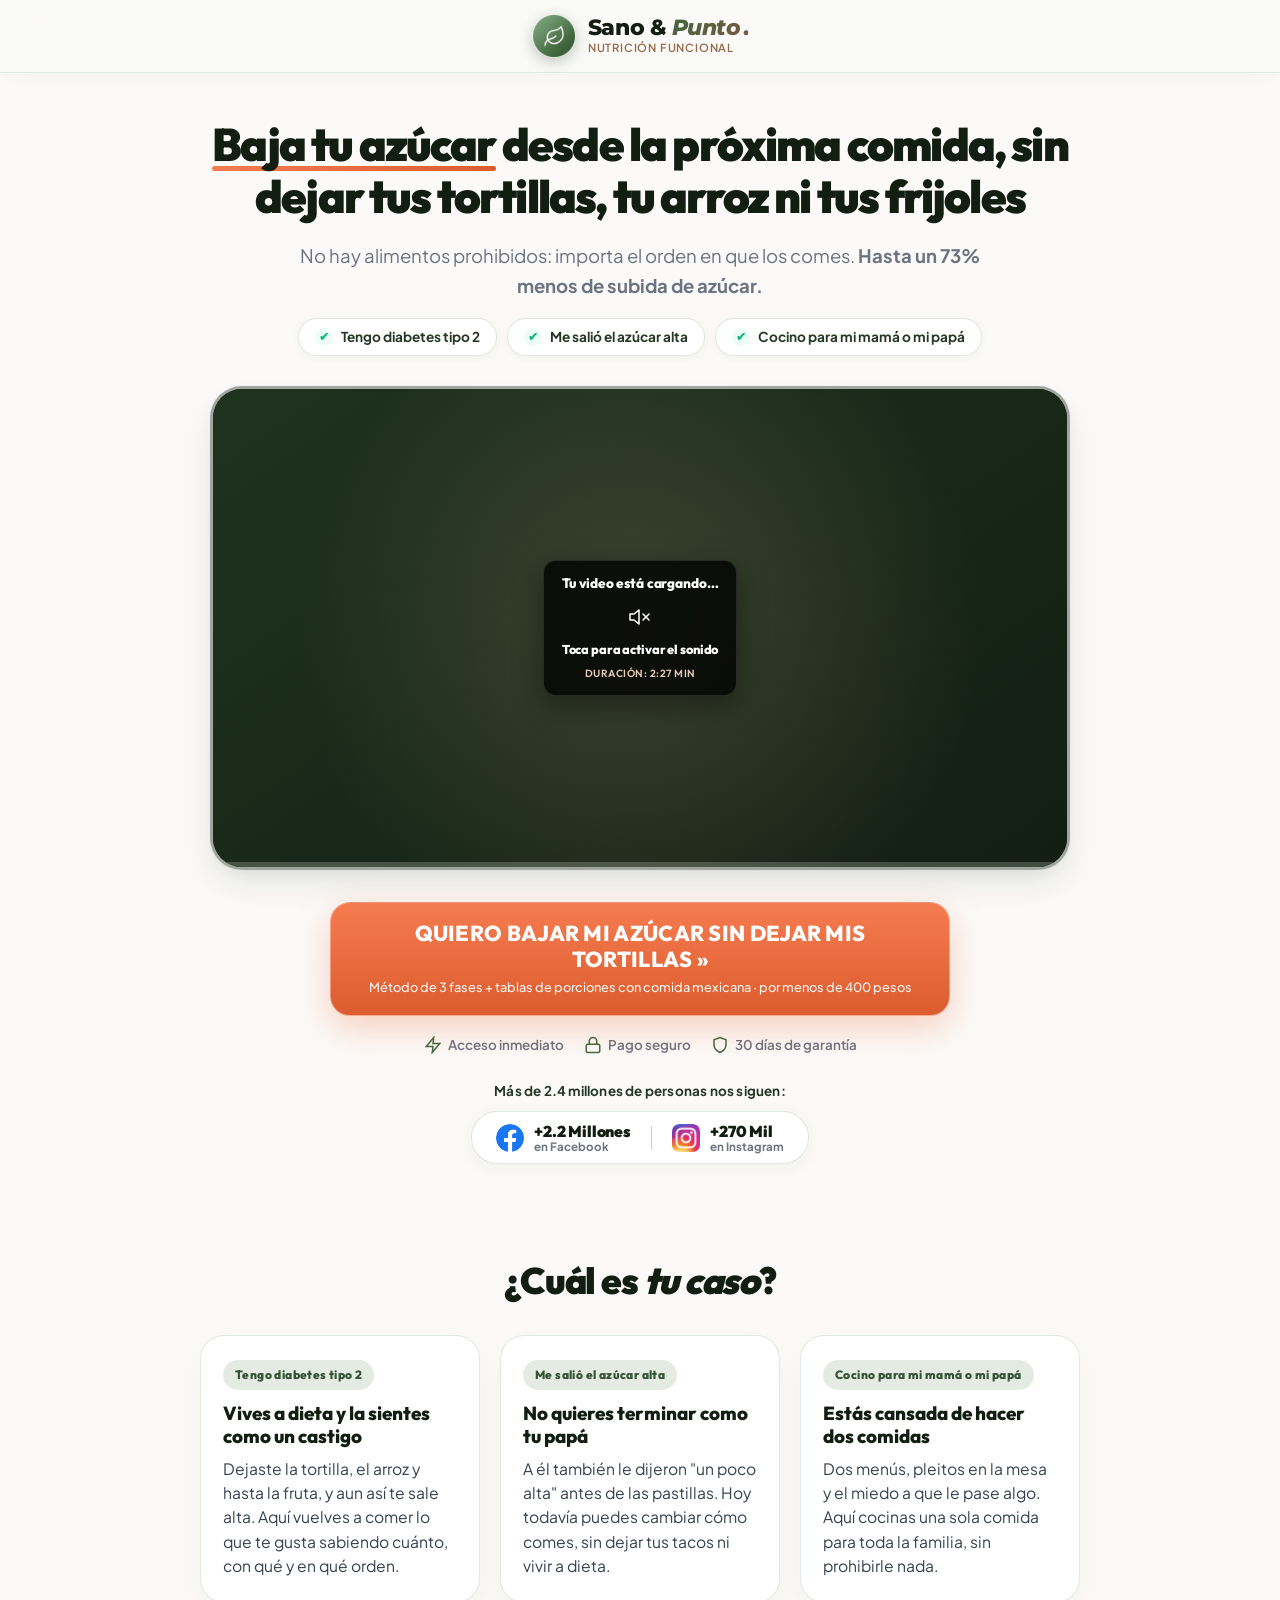
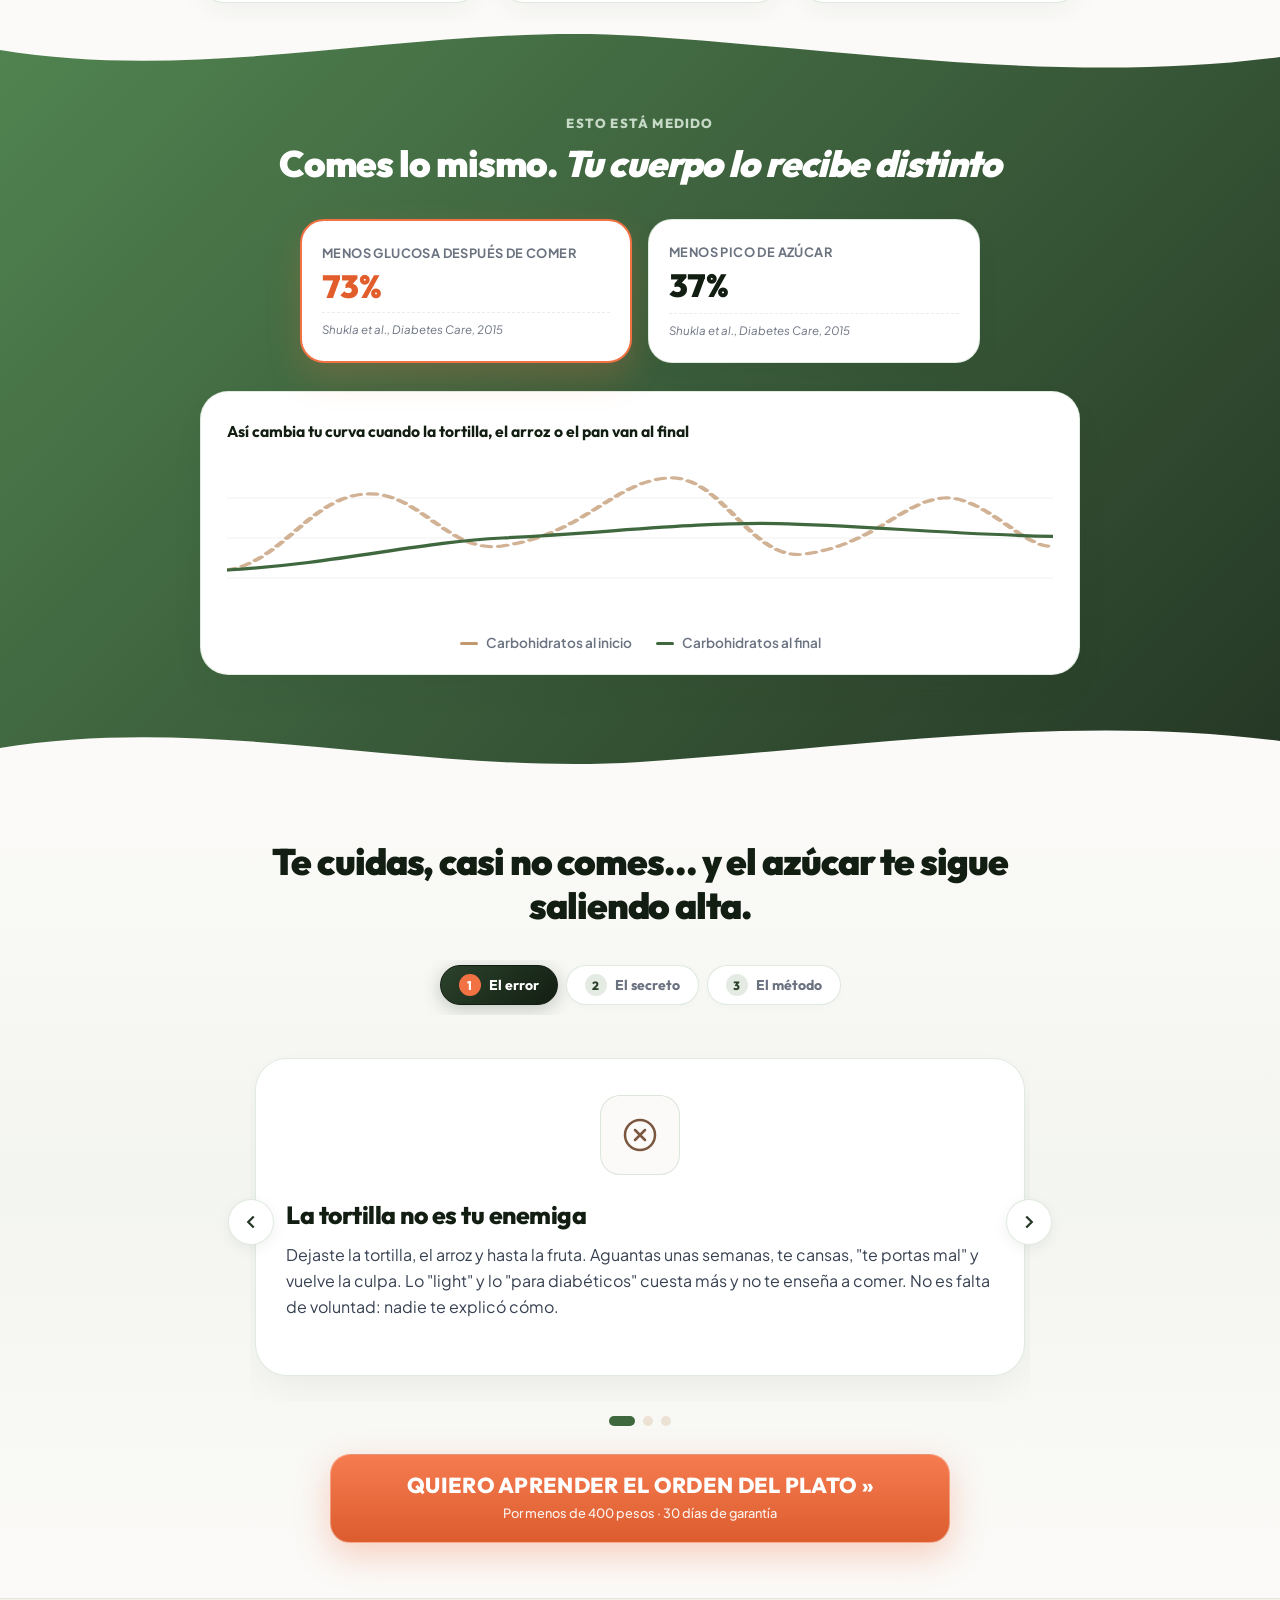
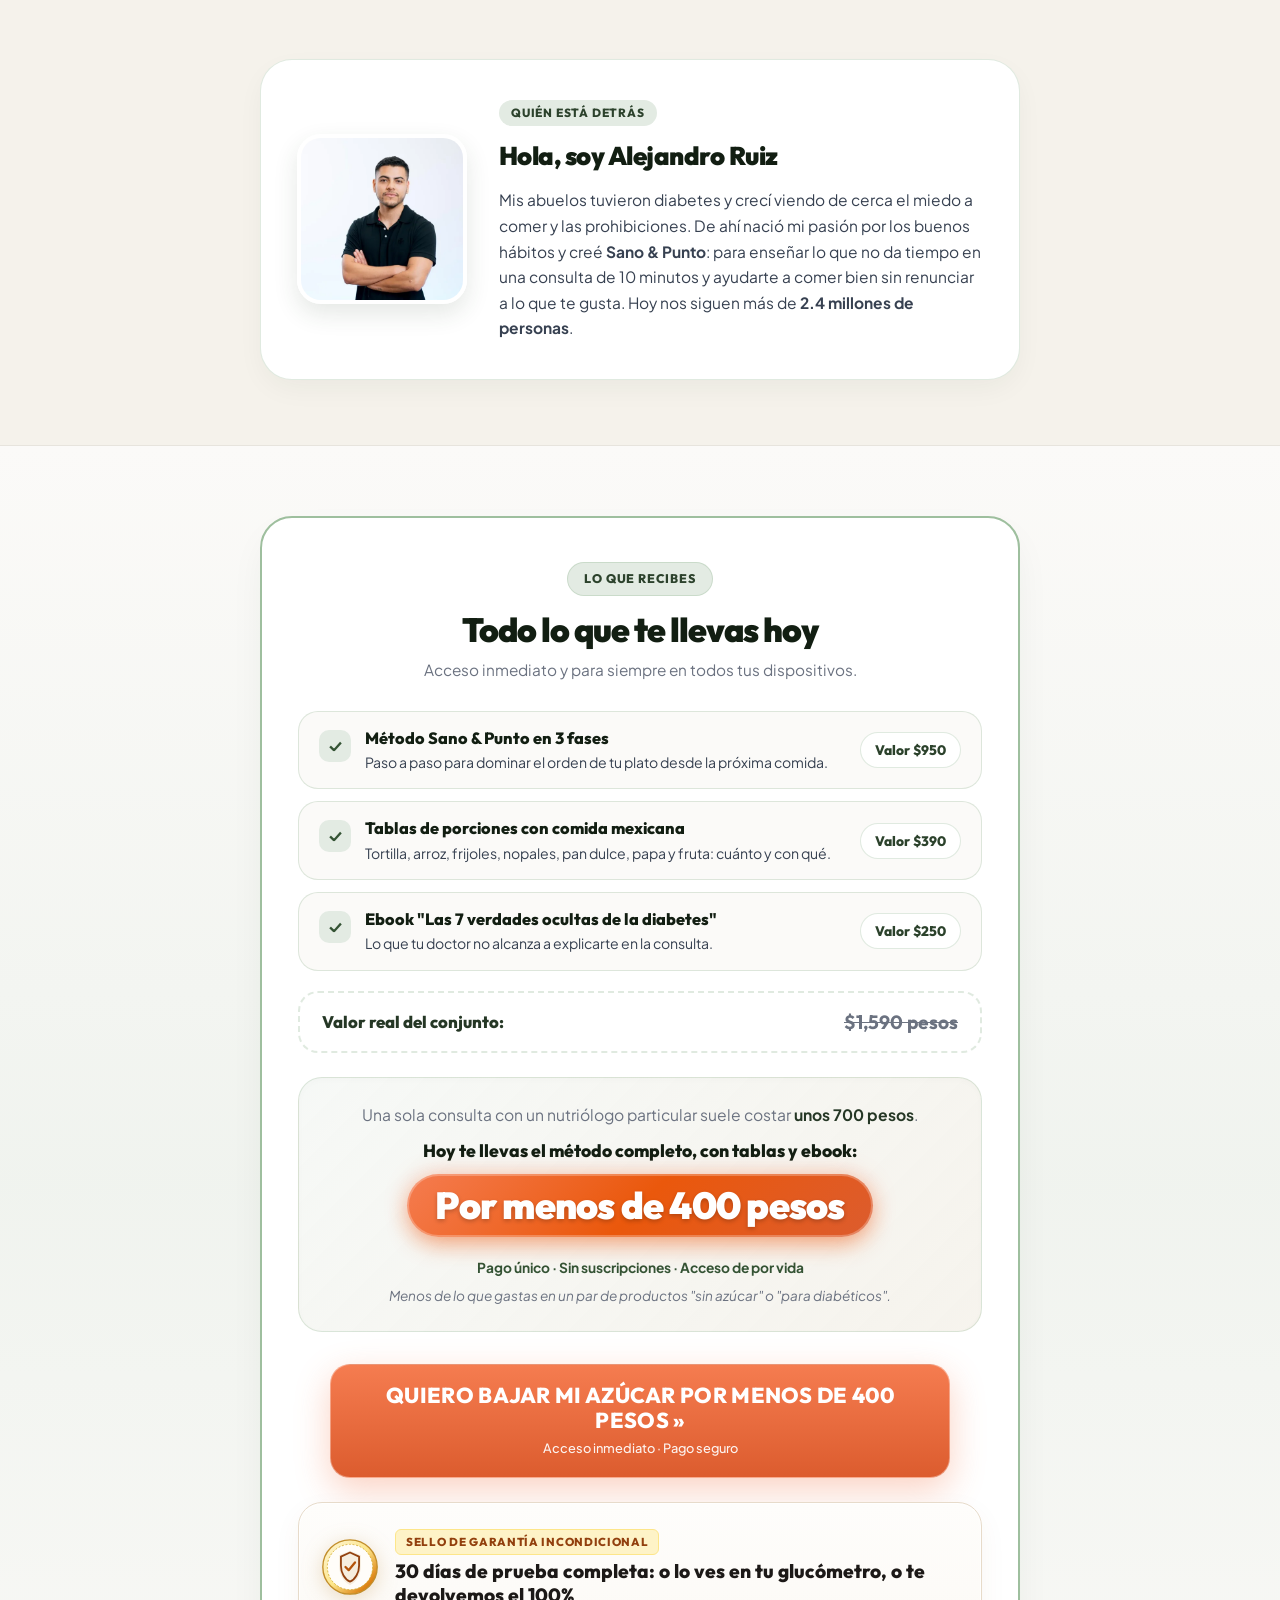
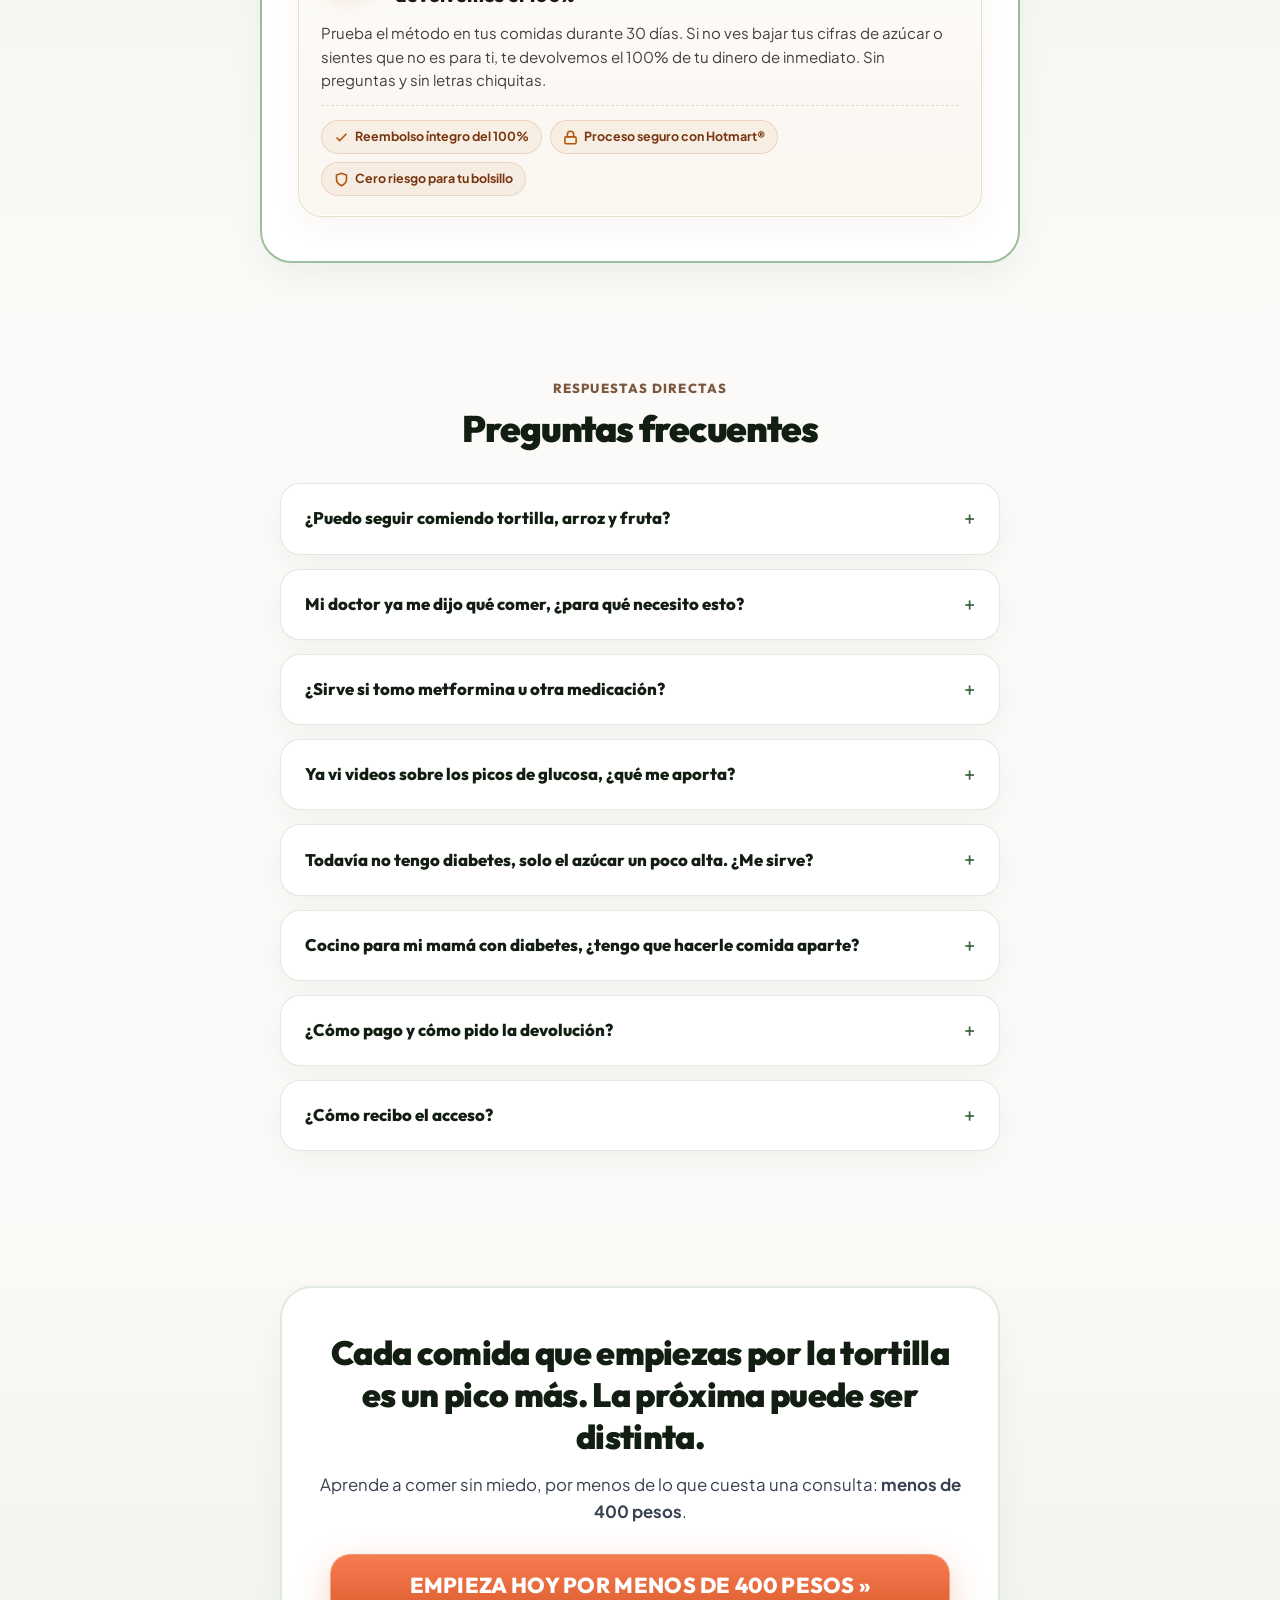
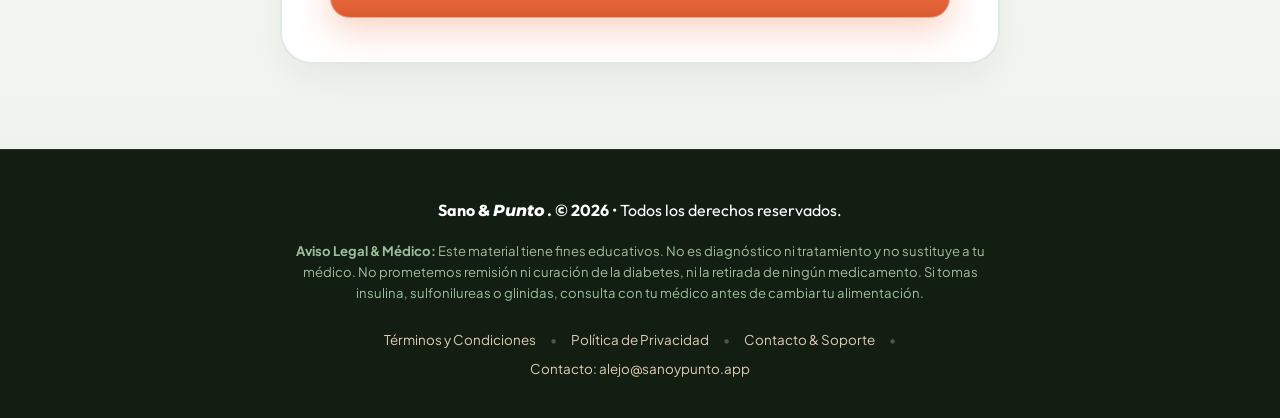
==== commit fefd69dc: "copy: precio por menos de 400 pesos, subtítulo corto y bloque por avatar (¿Cuál es tu caso?) Co-Auth" ====
--- a/index.html
+++ b/index.html
@@ -4,7 +4,7 @@
     <meta charset="UTF-8">
     <meta name="viewport" content="width=device-width, initial-scale=1.0">
     <title>Baja tu azúcar sin dejar la tortilla · Método Sano & Punto</title>
-    <meta name="description" content="Tus tortillas, tu arroz y tus frijoles, en el orden correcto. Un método de 3 fases para bajar tu azúcar desde la próxima comida, sin prohibiciones. Por menos de 300 pesos y con 30 días de garantía.">
+    <meta name="description" content="Tus tortillas, tu arroz y tus frijoles, en el orden correcto. Un método de 3 fases para bajar tu azúcar desde la próxima comida, sin prohibiciones. Por menos de 400 pesos y con 30 días de garantía.">
     <meta name="keywords" content="diabetes tipo 2, prediabetes, control de glucosa, nutricion clinica, resistencia a la insulina, sano y punto">
     <meta name="author" content="Sano & Punto">
     <meta name="theme-color" content="#2c422c">
@@ -21,7 +21,7 @@
     <link rel="stylesheet" href="https://fonts.googleapis.com/css2?family=Montserrat:wght@800&family=Outfit:wght@400;600;700;800;900&family=Plus+Jakarta+Sans:wght@400;600;700&display=swap">
 
     <!-- Estilos de carga ultrarrápida -->
-    <link rel="stylesheet" href="style.css?v=44">
+    <link rel="stylesheet" href="style.css?v=45">
 
     <!-- Microsoft Clarity Tracking Code (Diferido por 2.5s tras el evento load para no bloquear TBT móvil) -->
     <script type="text/javascript">
@@ -85,7 +85,7 @@
                     <span class="underline-coral">Baja tu azúcar</span> desde la próxima comida, sin dejar tus tortillas, tu arroz ni tus frijoles
                 </h1>
                 <p class="sub-headline">
-                    Te dijeron "nada de harinas ni azúcar" y nadie te explicó cómo. No hay alimentos prohibidos: importa el orden. Primero la verdura, luego la proteína y la tortilla o el arroz al final. <strong>Hasta un 73% menos de subida de azúcar</strong>, comiendo lo de siempre.
+                    No hay alimentos prohibidos: importa el orden en que los comes. <strong>Hasta un 73% menos de subida de azúcar.</strong>
                 </p>
                 <div class="hero-chips">
                     <span class="hero-chip"><span class="chip-check">✔</span> Tengo diabetes tipo 2</span>
@@ -139,7 +139,7 @@
                     <a href="https://pay.hotmart.com/O107226641S?checkoutMode=10&amp;bid=1787101078743" class="btn-primary" id="main-cta-btn">
                         <span class="btn-shine"></span>
                         <span class="btn-text">QUIERO BAJAR MI AZÚCAR SIN DEJAR MIS TORTILLAS »</span>
-                        <span class="btn-subtext">Método de 3 fases + tablas de porciones con comida mexicana · por menos de 300 pesos</span>
+                        <span class="btn-subtext">Método de 3 fases + tablas de porciones con comida mexicana · por menos de 400 pesos</span>
                     </a>
 
                     <!-- Sellos de Confianza y Seguridad -->
@@ -183,6 +183,32 @@
             </div>
         </section>
 
+        <!-- SECCIÓN 2B: ¿CUÁL ES TU CASO? (UN ÁNGULO POR AVATAR) -->
+        <section class="case-section">
+            <div class="container">
+                <div class="section-header">
+                    <h2 class="section-title">¿Cuál es <em>tu caso</em>?</h2>
+                </div>
+                <div class="case-grid">
+                    <div class="case-card">
+                        <span class="case-tag">Tengo diabetes tipo 2</span>
+                        <h3>Vives a dieta y la sientes como un castigo</h3>
+                        <p>Dejaste la tortilla, el arroz y hasta la fruta, y aun así te sale alta. Aquí vuelves a comer lo que te gusta sabiendo cuánto, con qué y en qué orden.</p>
+                    </div>
+                    <div class="case-card">
+                        <span class="case-tag">Me salió el azúcar alta</span>
+                        <h3>No quieres terminar como tu papá</h3>
+                        <p>A él también le dijeron "un poco alta" antes de las pastillas. Hoy todavía puedes cambiar cómo comes, sin dejar tus tacos ni vivir a dieta.</p>
+                    </div>
+                    <div class="case-card">
+                        <span class="case-tag">Cocino para mi mamá o mi papá</span>
+                        <h3>Estás cansada de hacer dos comidas</h3>
+                        <p>Dos menús, pleitos en la mesa y el miedo a que le pase algo. Aquí cocinas una sola comida para toda la familia, sin prohibirle nada.</p>
+                    </div>
+                </div>
+            </div>
+        </section>
+
         <!-- SECCIÓN 3: DASHBOARD DE RESULTADOS (PRUEBA SOCIAL CUANTITATIVA) -->
         <section class="proof-section">
             <div class="wave-divider wave-divider-top" aria-hidden="true">
@@ -307,7 +333,7 @@
                     <a href="https://pay.hotmart.com/O107226641S?checkoutMode=10&amp;bid=1787101078743" class="btn-primary">
                         <span class="btn-shine"></span>
                         <span class="btn-text">QUIERO APRENDER EL ORDEN DEL PLATO »</span>
-                        <span class="btn-subtext">Por menos de 300 pesos · 30 días de garantía</span>
+                        <span class="btn-subtext">Por menos de 400 pesos · 30 días de garantía</span>
                     </a>
                 </div>
 
@@ -389,7 +415,7 @@
                             <span class="offer-anchor-price-label">Hoy te llevas el método completo, con tablas y ebook:</span>
                             <div class="offer-anchor-price-highlight">
                                 <span class="price-highlight-shine" aria-hidden="true"></span>
-                                <span class="price-highlight-text">Por menos de 300 pesos</span>
+                                <span class="price-highlight-text">Por menos de 400 pesos</span>
                             </div>
                         </div>
                         <p class="offer-anchor-terms">Pago único · Sin suscripciones · Acceso de por vida</p>
@@ -399,7 +425,7 @@
                     <div class="cta-wrapper">
                         <a href="https://pay.hotmart.com/O107226641S?checkoutMode=10&amp;bid=1787101078743" class="btn-primary">
                             <span class="btn-shine"></span>
-                            <span class="btn-text">QUIERO BAJAR MI AZÚCAR POR MENOS DE 300 PESOS »</span>
+                            <span class="btn-text">QUIERO BAJAR MI AZÚCAR POR MENOS DE 400 PESOS »</span>
                             <span class="btn-subtext">Acceso inmediato · Pago seguro</span>
                         </a>
                     </div>
@@ -549,10 +575,10 @@
             <div class="container">
                 <div class="final-cta-box">
                     <h2>Cada comida que empiezas por la tortilla es un pico más. La próxima puede ser distinta.</h2>
-                    <p>Aprende a comer sin miedo, por menos de la mitad de lo que cuesta una consulta: <strong>menos de 300 pesos</strong>.</p>
+                    <p>Aprende a comer sin miedo, por menos de lo que cuesta una consulta: <strong>menos de 400 pesos</strong>.</p>
                     <a href="https://pay.hotmart.com/O107226641S?checkoutMode=10&amp;bid=1787101078743" class="btn-primary">
                         <span class="btn-shine"></span>
-                        <span class="btn-text">EMPIEZA HOY POR MENOS DE 300 PESOS »</span>
+                        <span class="btn-text">EMPIEZA HOY POR MENOS DE 400 PESOS »</span>
                     </a>
                 </div>
             </div>
@@ -563,7 +589,7 @@
     <!-- BARRA CTA FIJA (SOLO MÓVIL, APARECE AL HACER SCROLL) -->
     <div class="sticky-mobile-cta" id="sticky-mobile-cta">
         <a href="https://pay.hotmart.com/O107226641S?checkoutMode=10&amp;bid=1787101078743" class="btn-sticky">
-            BAJA TU AZÚCAR SIN DEJAR LA TORTILLA · MENOS DE 300 PESOS »
+            BAJA TU AZÚCAR SIN DEJAR LA TORTILLA · MENOS DE 400 PESOS »
         </a>
     </div>
 
--- a/style.css
+++ b/style.css
@@ -3644,4 +3644,63 @@
     }
 }
 
-
+/* ==========================================================================
+   ¿CUÁL ES TU CASO? · Una tarjeta por avatar (México)
+   ========================================================================== */
+.case-section {
+    padding: 50px 0 20px;
+}
+
+.case-grid {
+    display: grid;
+    grid-template-columns: 1fr;
+    gap: 16px;
+    max-width: 980px;
+    margin: 0 auto;
+}
+
+.case-card {
+    background: #ffffff;
+    border: 1px solid var(--border-brand);
+    border-radius: 1.5rem;
+    padding: 24px 22px;
+    box-shadow: var(--shadow-soft);
+    text-align: left;
+}
+
+.case-tag {
+    display: inline-block;
+    font-family: var(--font-sans);
+    font-size: 0.75rem;
+    font-weight: 800;
+    letter-spacing: 0.4px;
+    color: var(--color-sage-700);
+    background: var(--color-sage-100);
+    border-radius: 20px;
+    padding: 5px 12px;
+    margin-bottom: 12px;
+}
+
+.case-card h3 {
+    font-family: var(--font-sans);
+    font-size: 1.18rem;
+    font-weight: 800;
+    line-height: 1.25;
+    color: var(--color-sage-950);
+    margin-bottom: 8px;
+}
+
+.case-card p {
+    font-family: var(--font-body);
+    font-size: 0.98rem;
+    line-height: 1.55;
+    color: var(--text-body);
+    margin: 0;
+}
+
+@media (min-width: 820px) {
+    .case-grid {
+        grid-template-columns: repeat(3, 1fr);
+        gap: 20px;
+    }
+}
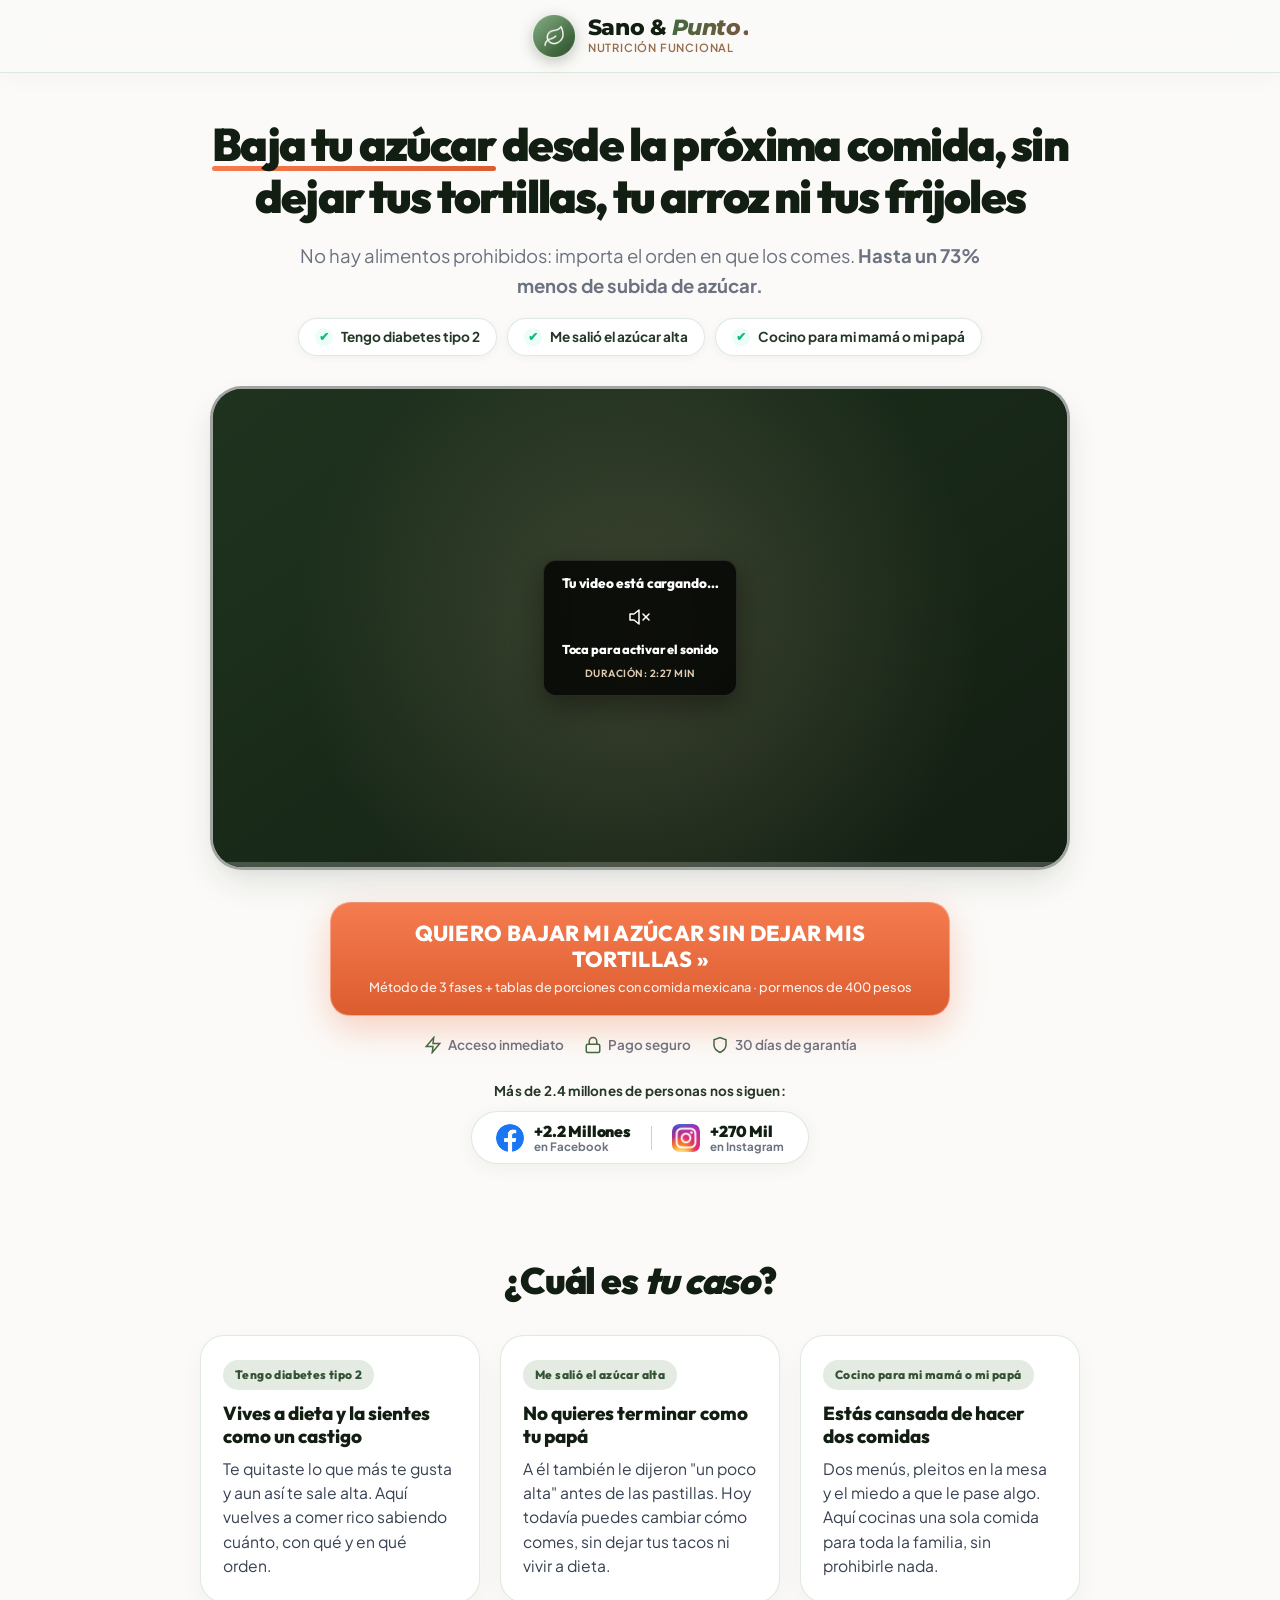
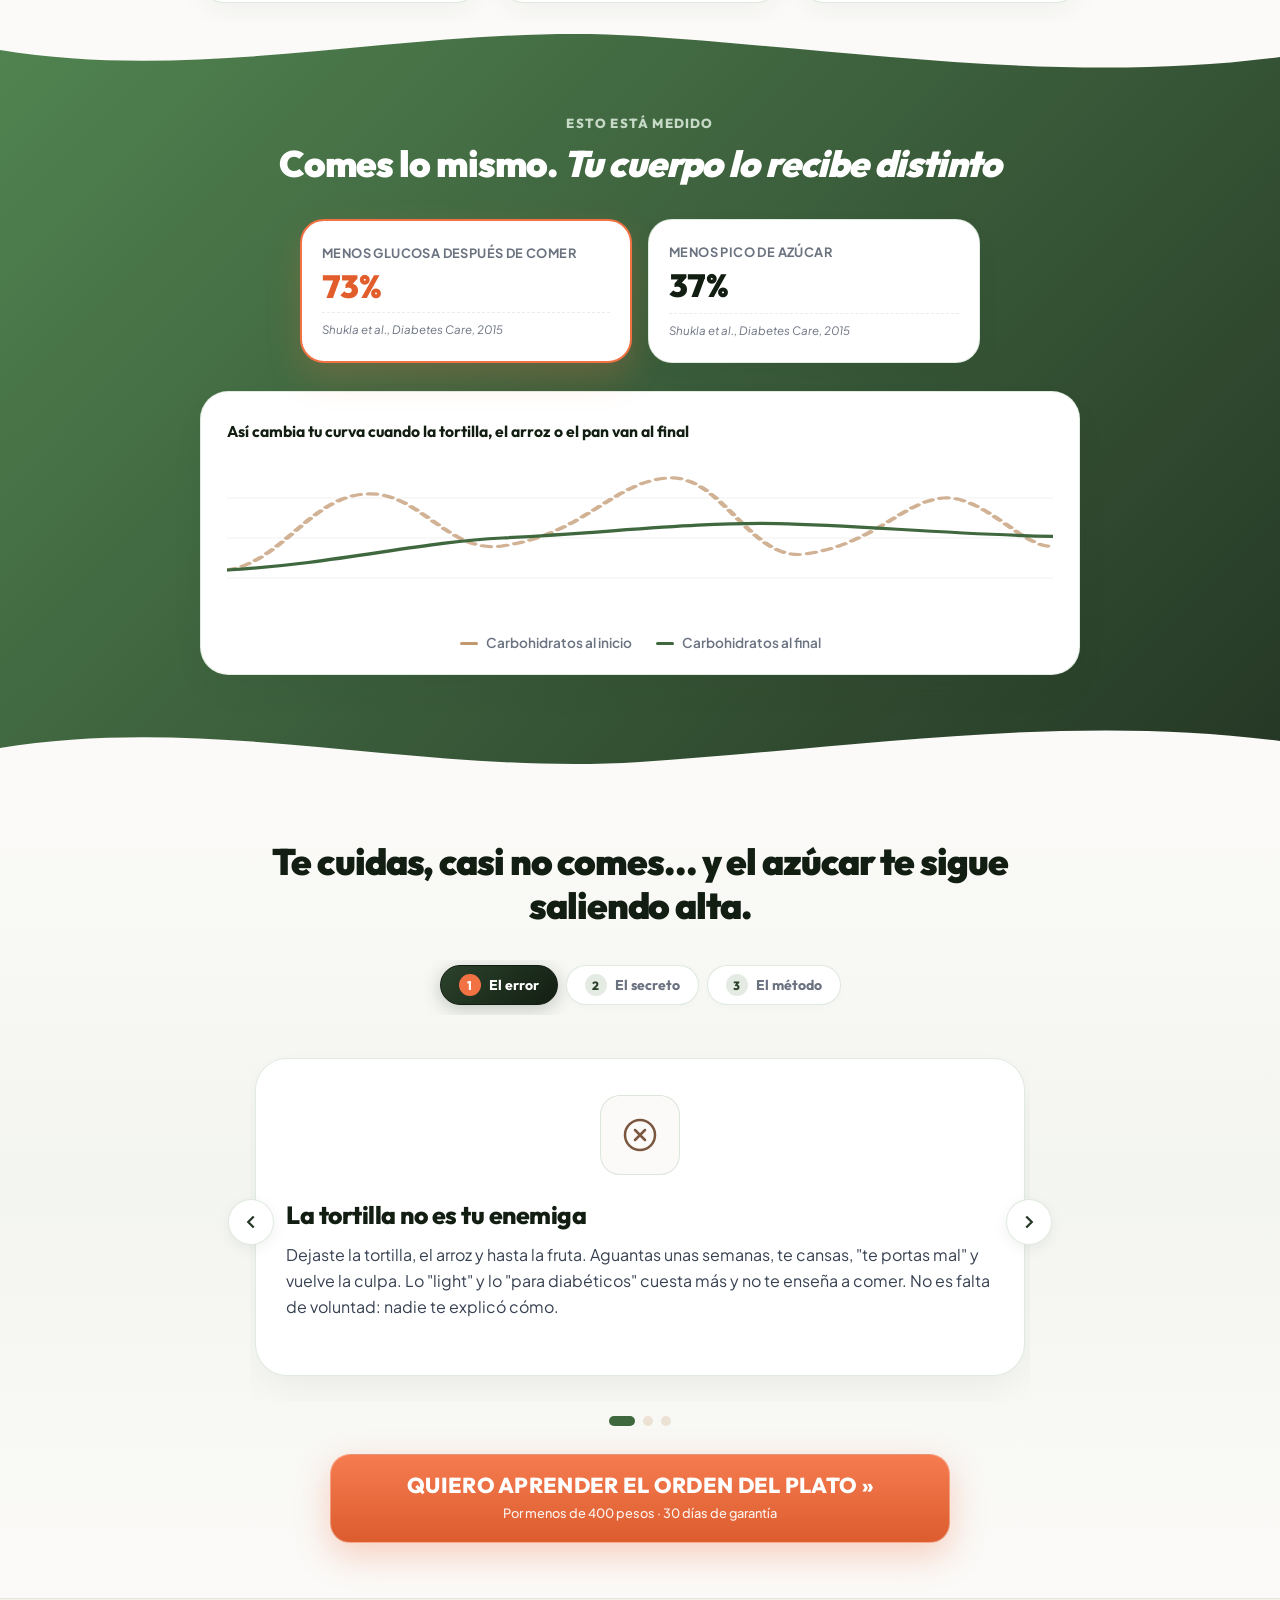
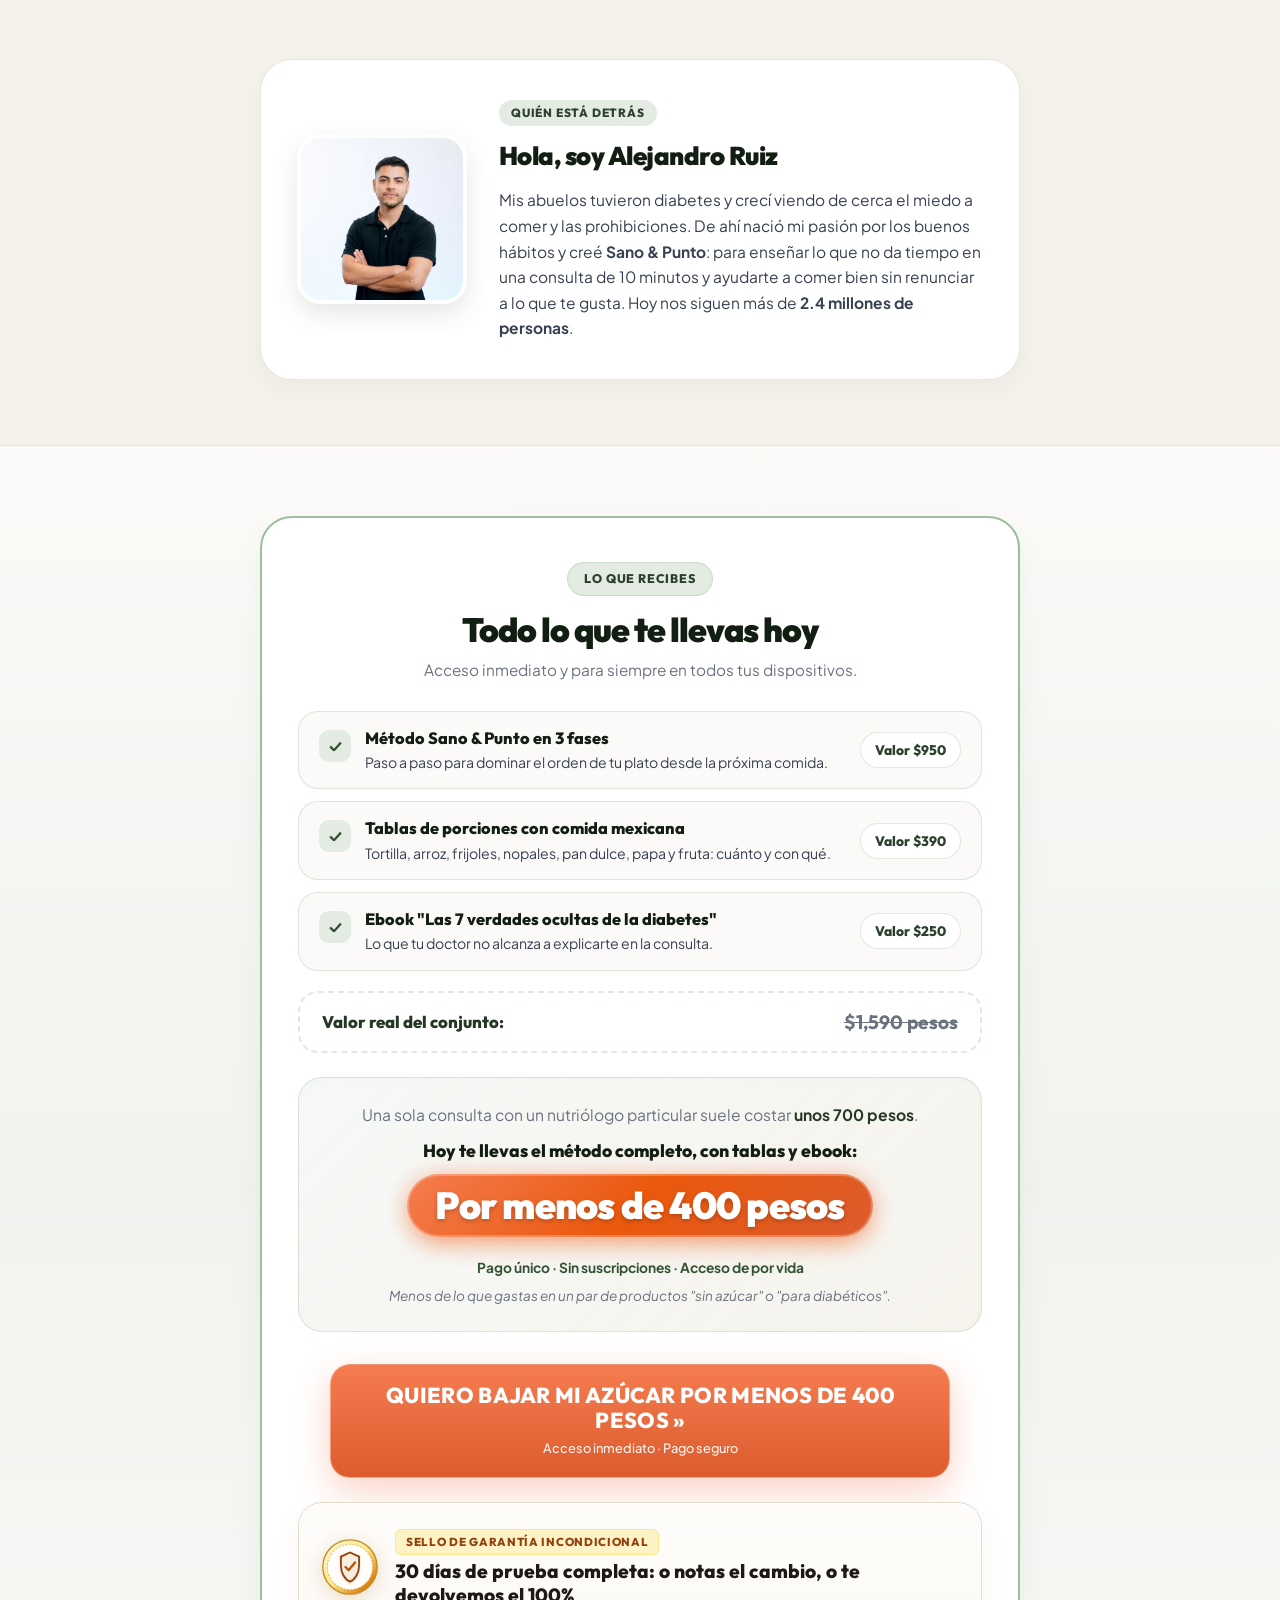
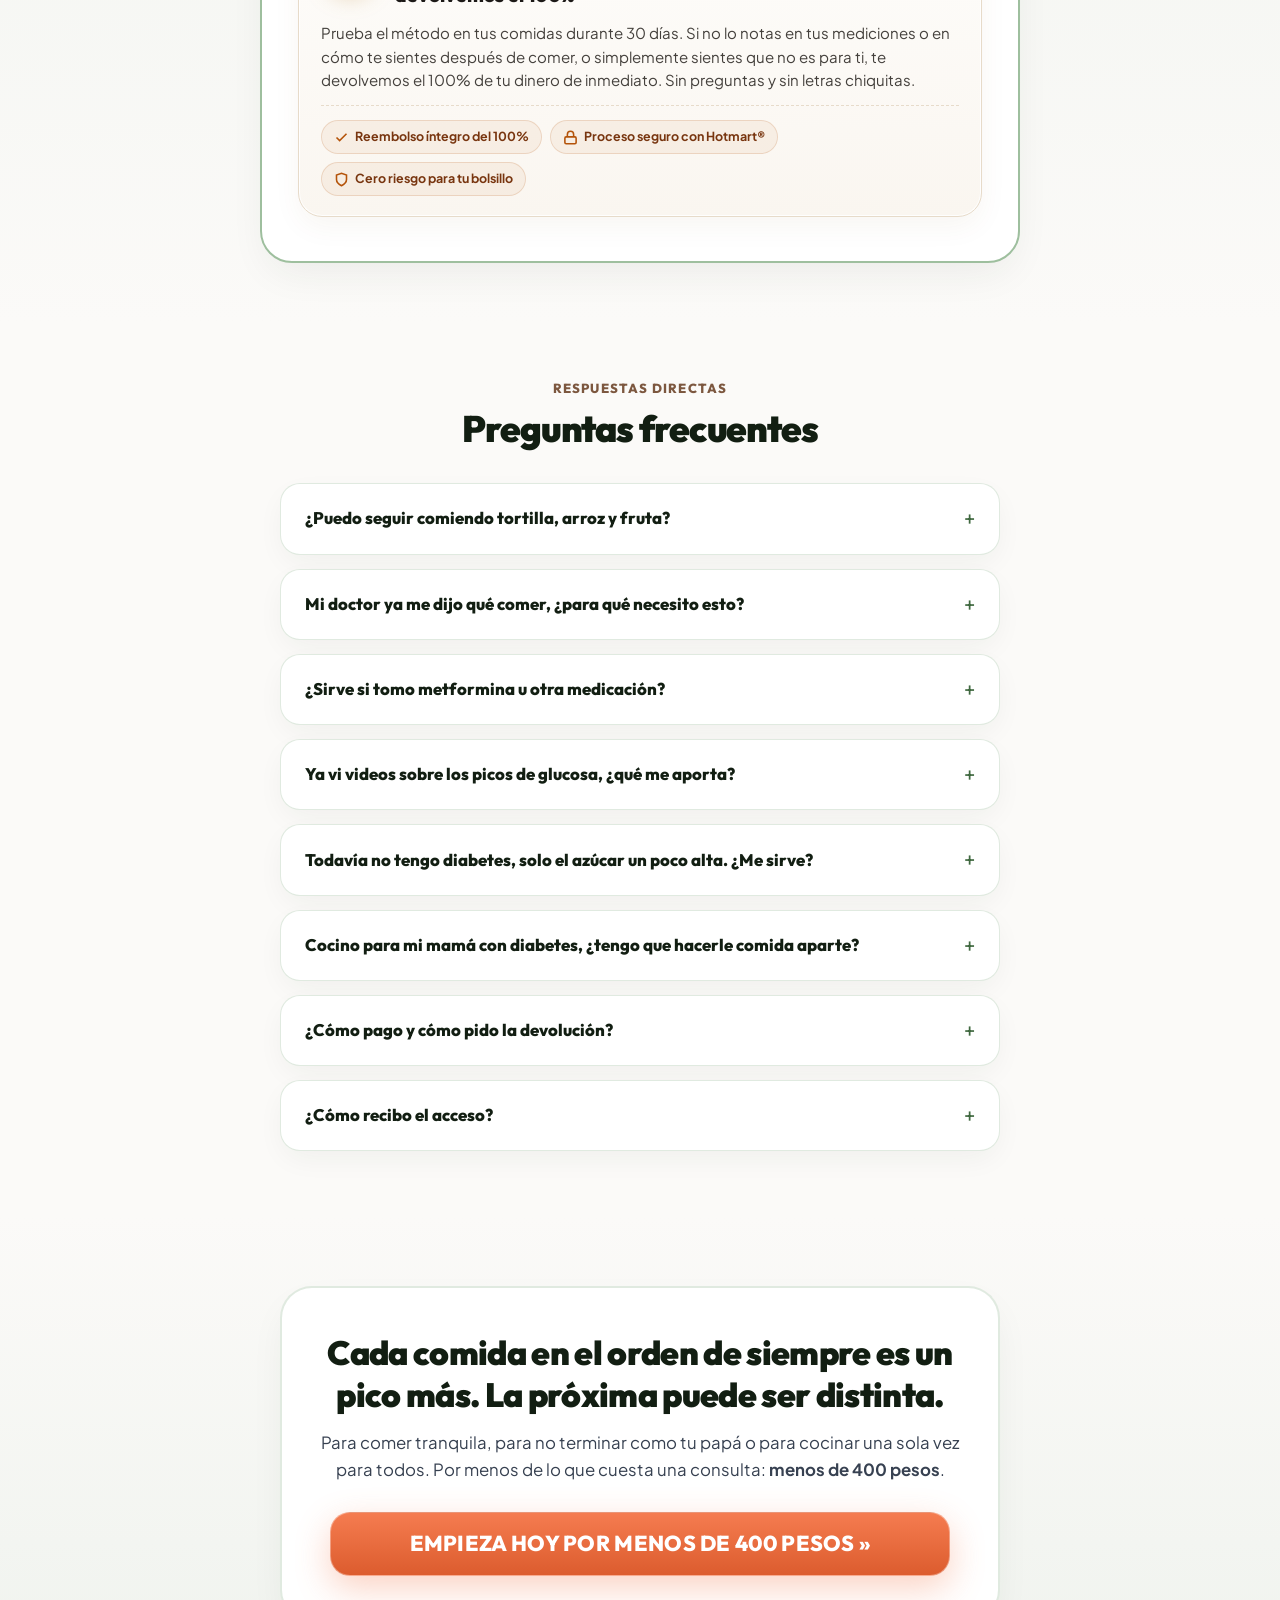
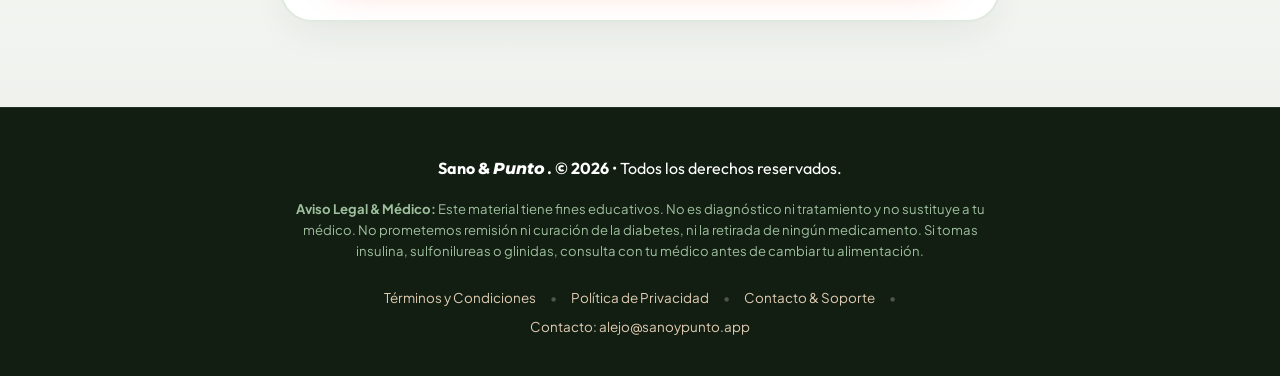
==== commit af26ca96: "copy: cerrar la historia para los tres avatares, quitar repetición y no depender del glucómetro Co-A" ====
--- a/index.html
+++ b/index.html
@@ -193,7 +193,7 @@
                     <div class="case-card">
                         <span class="case-tag">Tengo diabetes tipo 2</span>
                         <h3>Vives a dieta y la sientes como un castigo</h3>
-                        <p>Dejaste la tortilla, el arroz y hasta la fruta, y aun así te sale alta. Aquí vuelves a comer lo que te gusta sabiendo cuánto, con qué y en qué orden.</p>
+                        <p>Te quitaste lo que más te gusta y aun así te sale alta. Aquí vuelves a comer rico sabiendo cuánto, con qué y en qué orden.</p>
                     </div>
                     <div class="case-card">
                         <span class="case-tag">Me salió el azúcar alta</span>
@@ -311,7 +311,7 @@
                                 <svg width="26" height="26" viewBox="0 0 24 24" fill="none" stroke="currentColor" stroke-width="1.5" stroke-linecap="round" stroke-linejoin="round"><path d="M4 19h16"/><path d="M6 19v-5"/><path d="M12 19V9"/><path d="M18 19V5"/></svg>
                             </div>
                             <h3>El Método Sano & Punto</h3>
-                            <p><strong>Fase 1:</strong> detecta tus picos ocultos. <strong>Fase 2:</strong> domina el orden del plato. <strong>Fase 3:</strong> come en la fonda, en los tacos y en las fiestas de la familia sin miedo.</p>
+                            <p><strong>Fase 1:</strong> detecta tus picos ocultos, como el refresco o el jugo de la comida. <strong>Fase 2:</strong> domina el orden del plato. <strong>Fase 3:</strong> come en la fonda, en los tacos y en las fiestas de la familia sin miedo.</p>
                         </div>
 
                     </div>
@@ -451,13 +451,13 @@
                             </div>
                             <div class="guarantee-trust-header">
                                 <span class="guarantee-trust-badge">SELLO DE GARANTÍA INCONDICIONAL</span>
-                                <h3 class="guarantee-trust-title">30 días de prueba completa: o lo ves en tu glucómetro, o te devolvemos el 100%</h3>
+                                <h3 class="guarantee-trust-title">30 días de prueba completa: o notas el cambio, o te devolvemos el 100%</h3>
                             </div>
                         </div>
 
                         <div class="guarantee-trust-body">
                             <p class="guarantee-trust-text">
-                                Prueba el método en tus comidas durante 30 días. Si no ves bajar tus cifras de azúcar o sientes que no es para ti, te devolvemos el 100% de tu dinero de inmediato. Sin preguntas y sin letras chiquitas.
+                                Prueba el método en tus comidas durante 30 días. Si no lo notas en tus mediciones o en cómo te sientes después de comer, o simplemente sientes que no es para ti, te devolvemos el 100% de tu dinero de inmediato. Sin preguntas y sin letras chiquitas.
                             </p>
                         </div>
 
@@ -525,7 +525,7 @@
                             <span class="faq-icon">+</span>
                         </summary>
                         <div class="faq-answer">
-                            <p>Saberlo no es aplicarlo. Aquí lo aplicas al desayuno, a la comida corrida, al lonche del trabajo y a los tacos del fin de semana, y lo ves en tu glucómetro.</p>
+                            <p>Saberlo no es aplicarlo. Aquí lo aplicas al desayuno, a la comida corrida, al lonche del trabajo y a los tacos del fin de semana, y notas la diferencia después de comer.</p>
                         </div>
                     </details>
 
@@ -574,8 +574,8 @@
         <section class="final-cta-section">
             <div class="container">
                 <div class="final-cta-box">
-                    <h2>Cada comida que empiezas por la tortilla es un pico más. La próxima puede ser distinta.</h2>
-                    <p>Aprende a comer sin miedo, por menos de lo que cuesta una consulta: <strong>menos de 400 pesos</strong>.</p>
+                    <h2>Cada comida en el orden de siempre es un pico más. La próxima puede ser distinta.</h2>
+                    <p>Para comer tranquila, para no terminar como tu papá o para cocinar una sola vez para todos. Por menos de lo que cuesta una consulta: <strong>menos de 400 pesos</strong>.</p>
                     <a href="https://pay.hotmart.com/O107226641S?checkoutMode=10&amp;bid=1787101078743" class="btn-primary">
                         <span class="btn-shine"></span>
                         <span class="btn-text">EMPIEZA HOY POR MENOS DE 400 PESOS »</span>
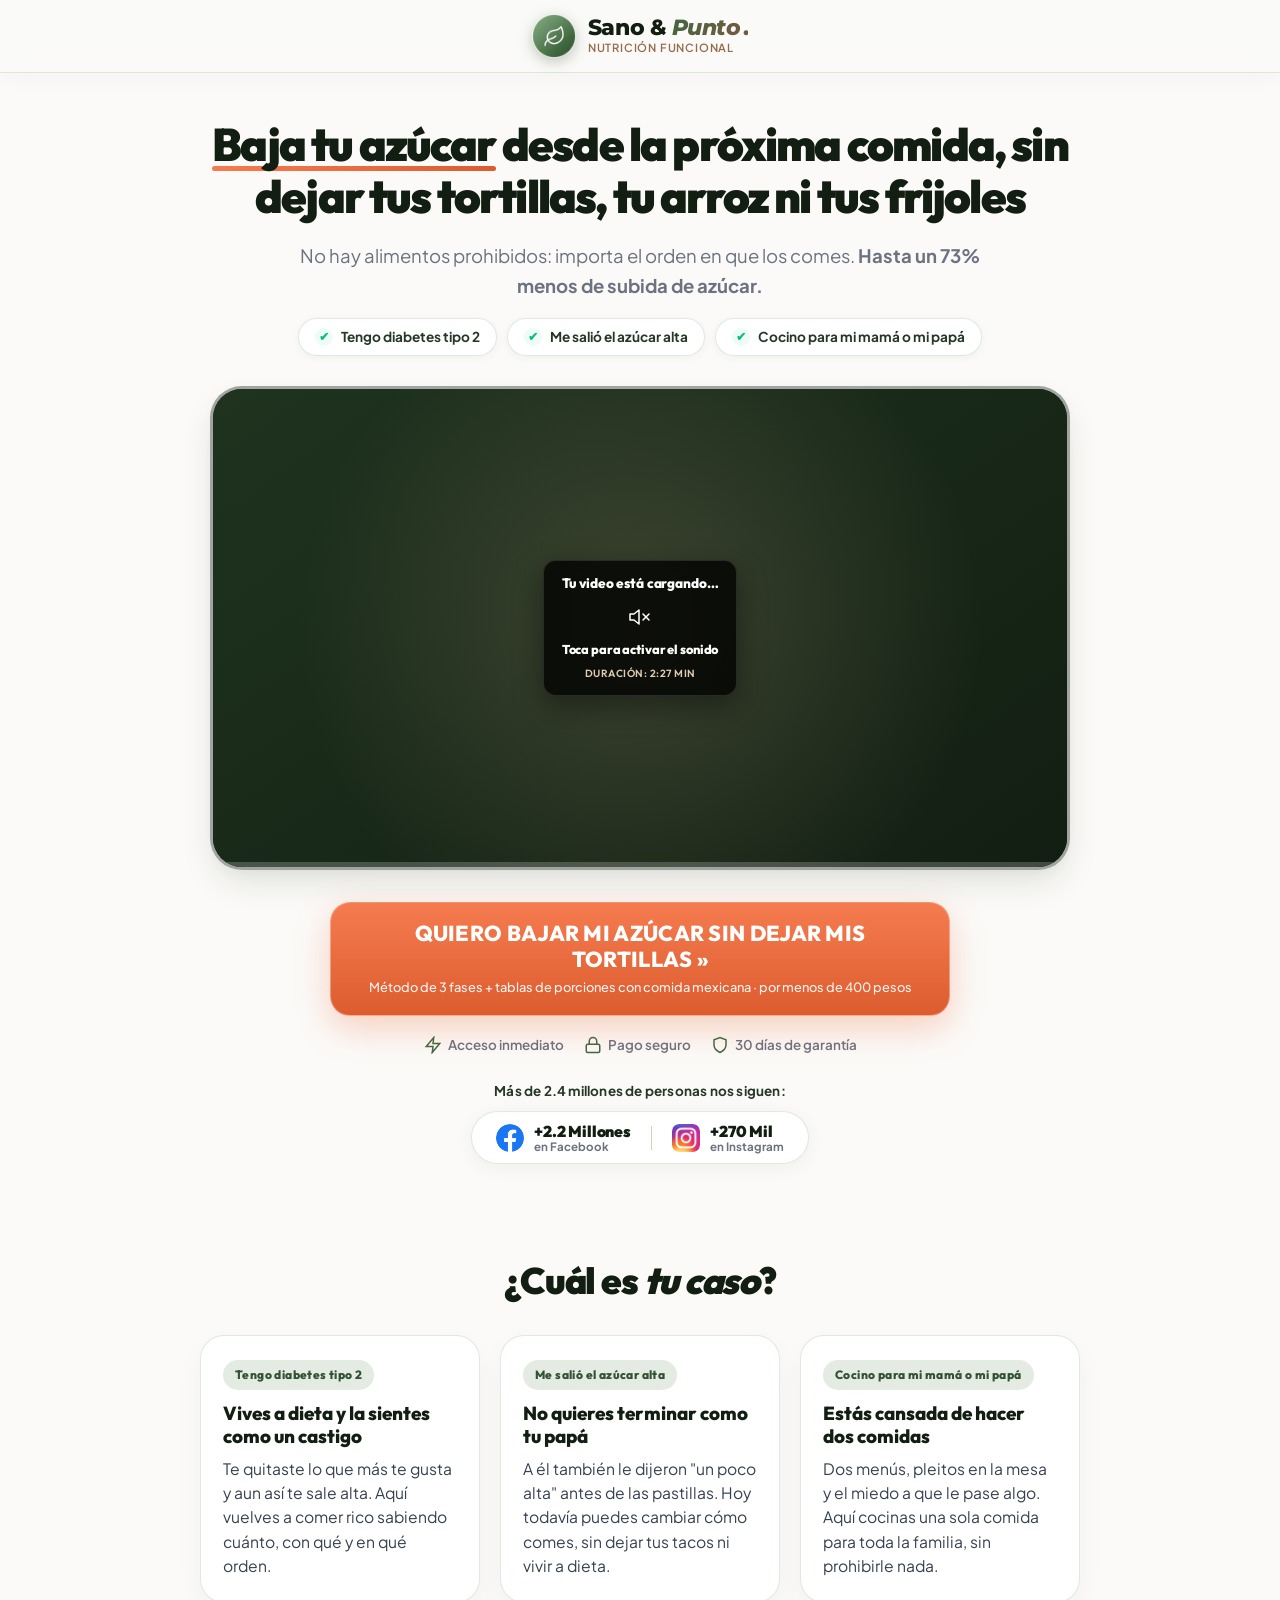
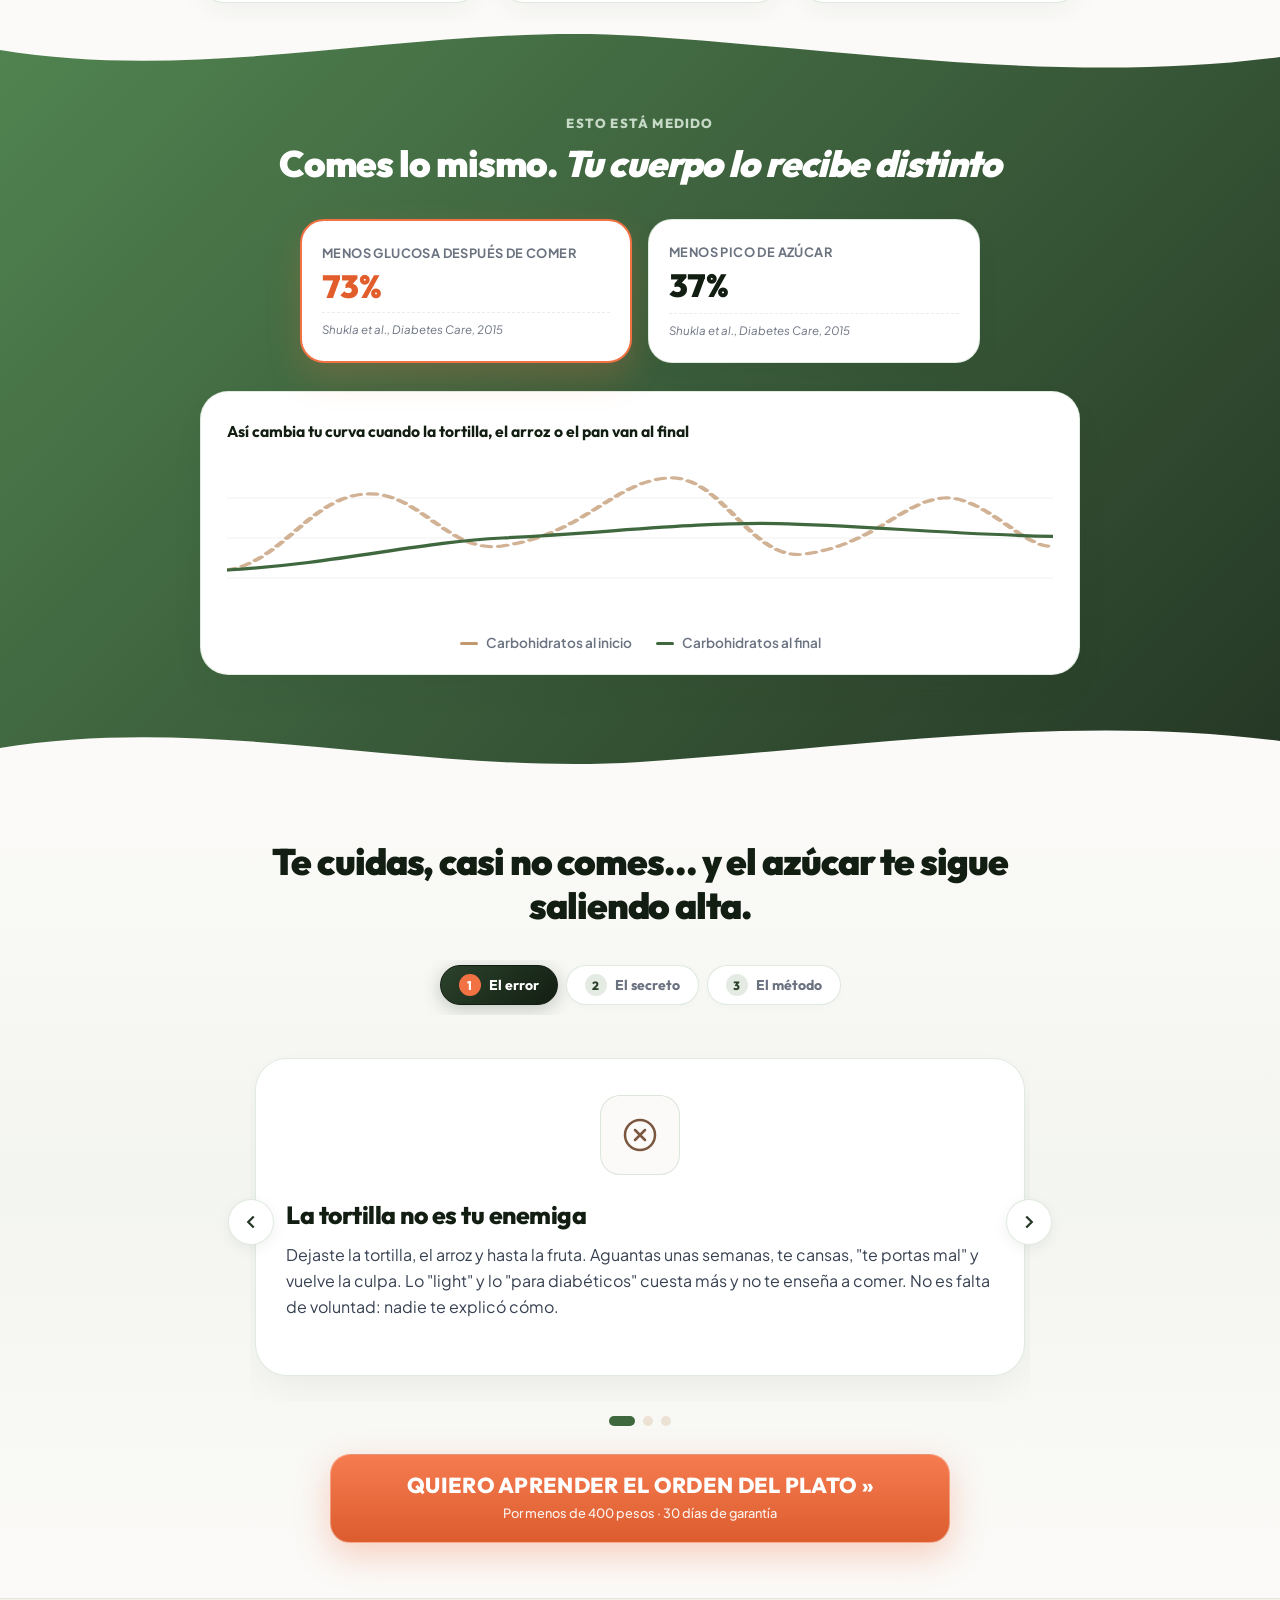
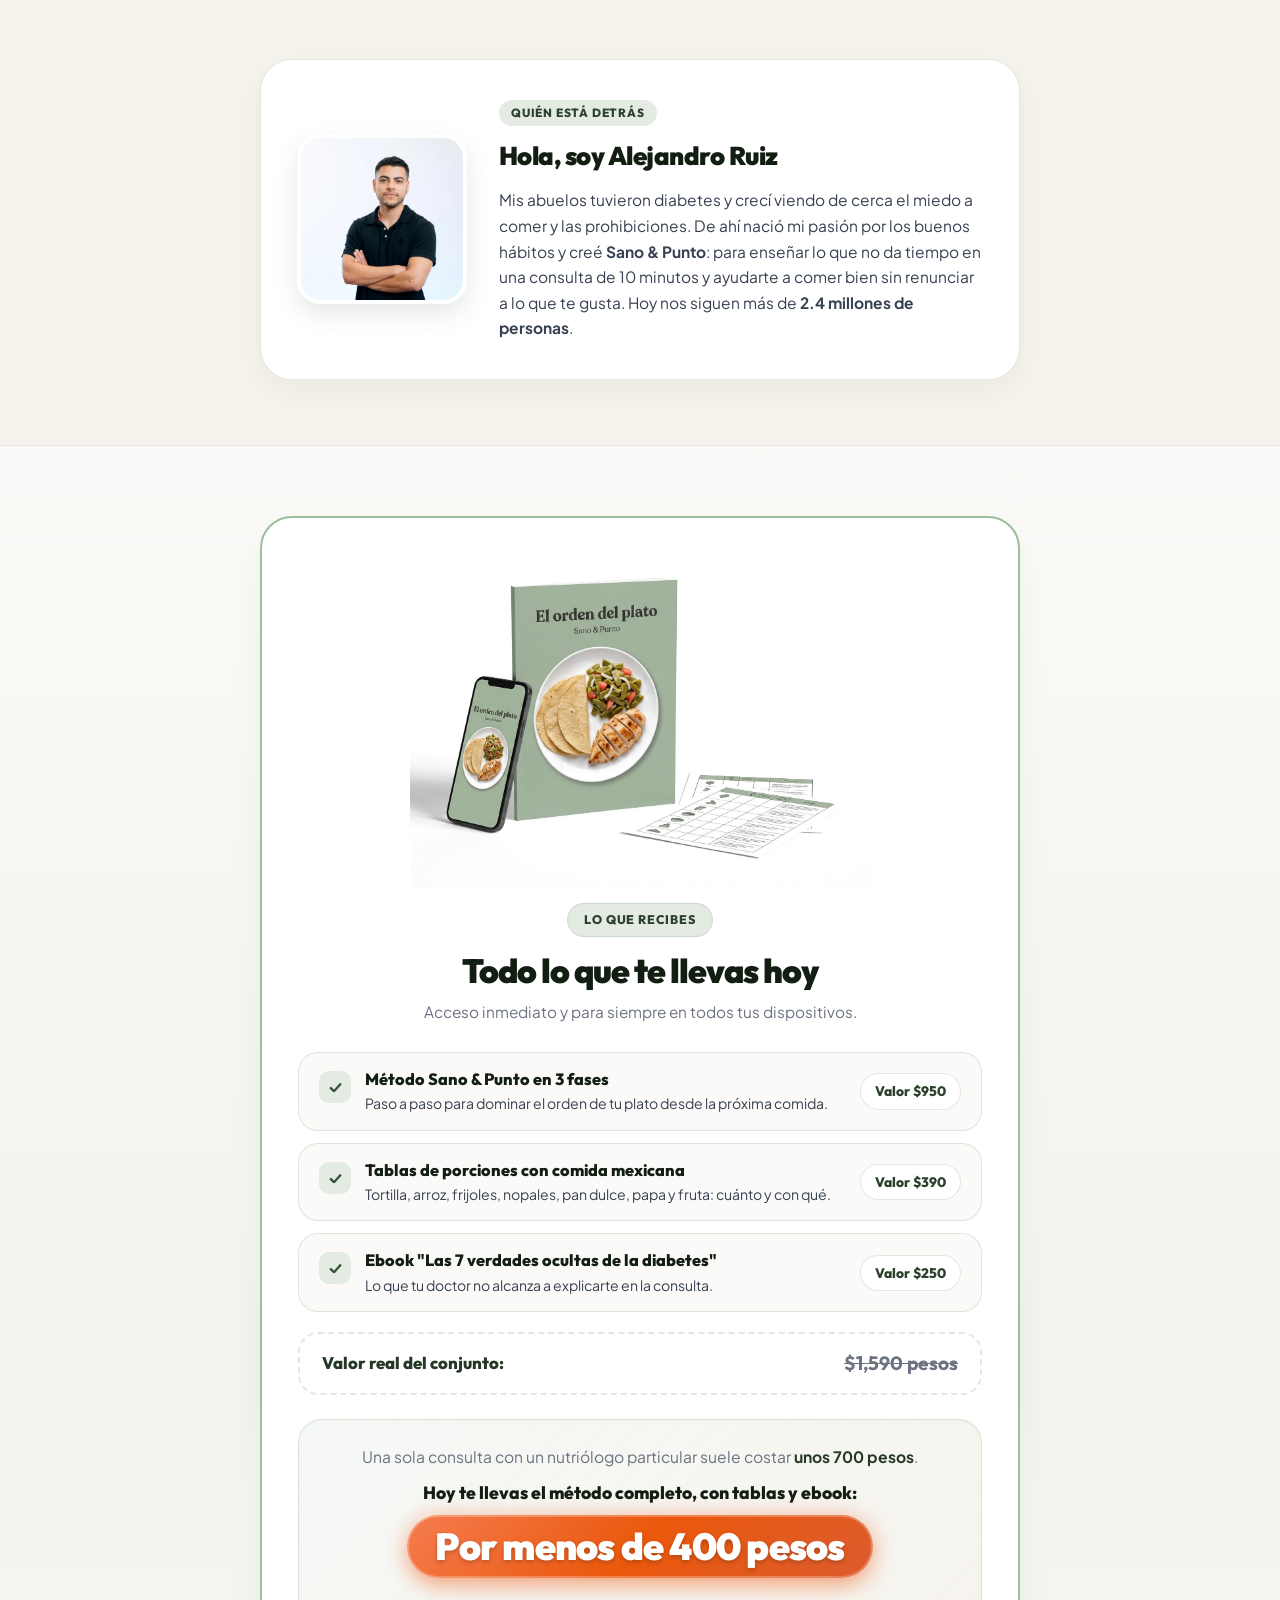
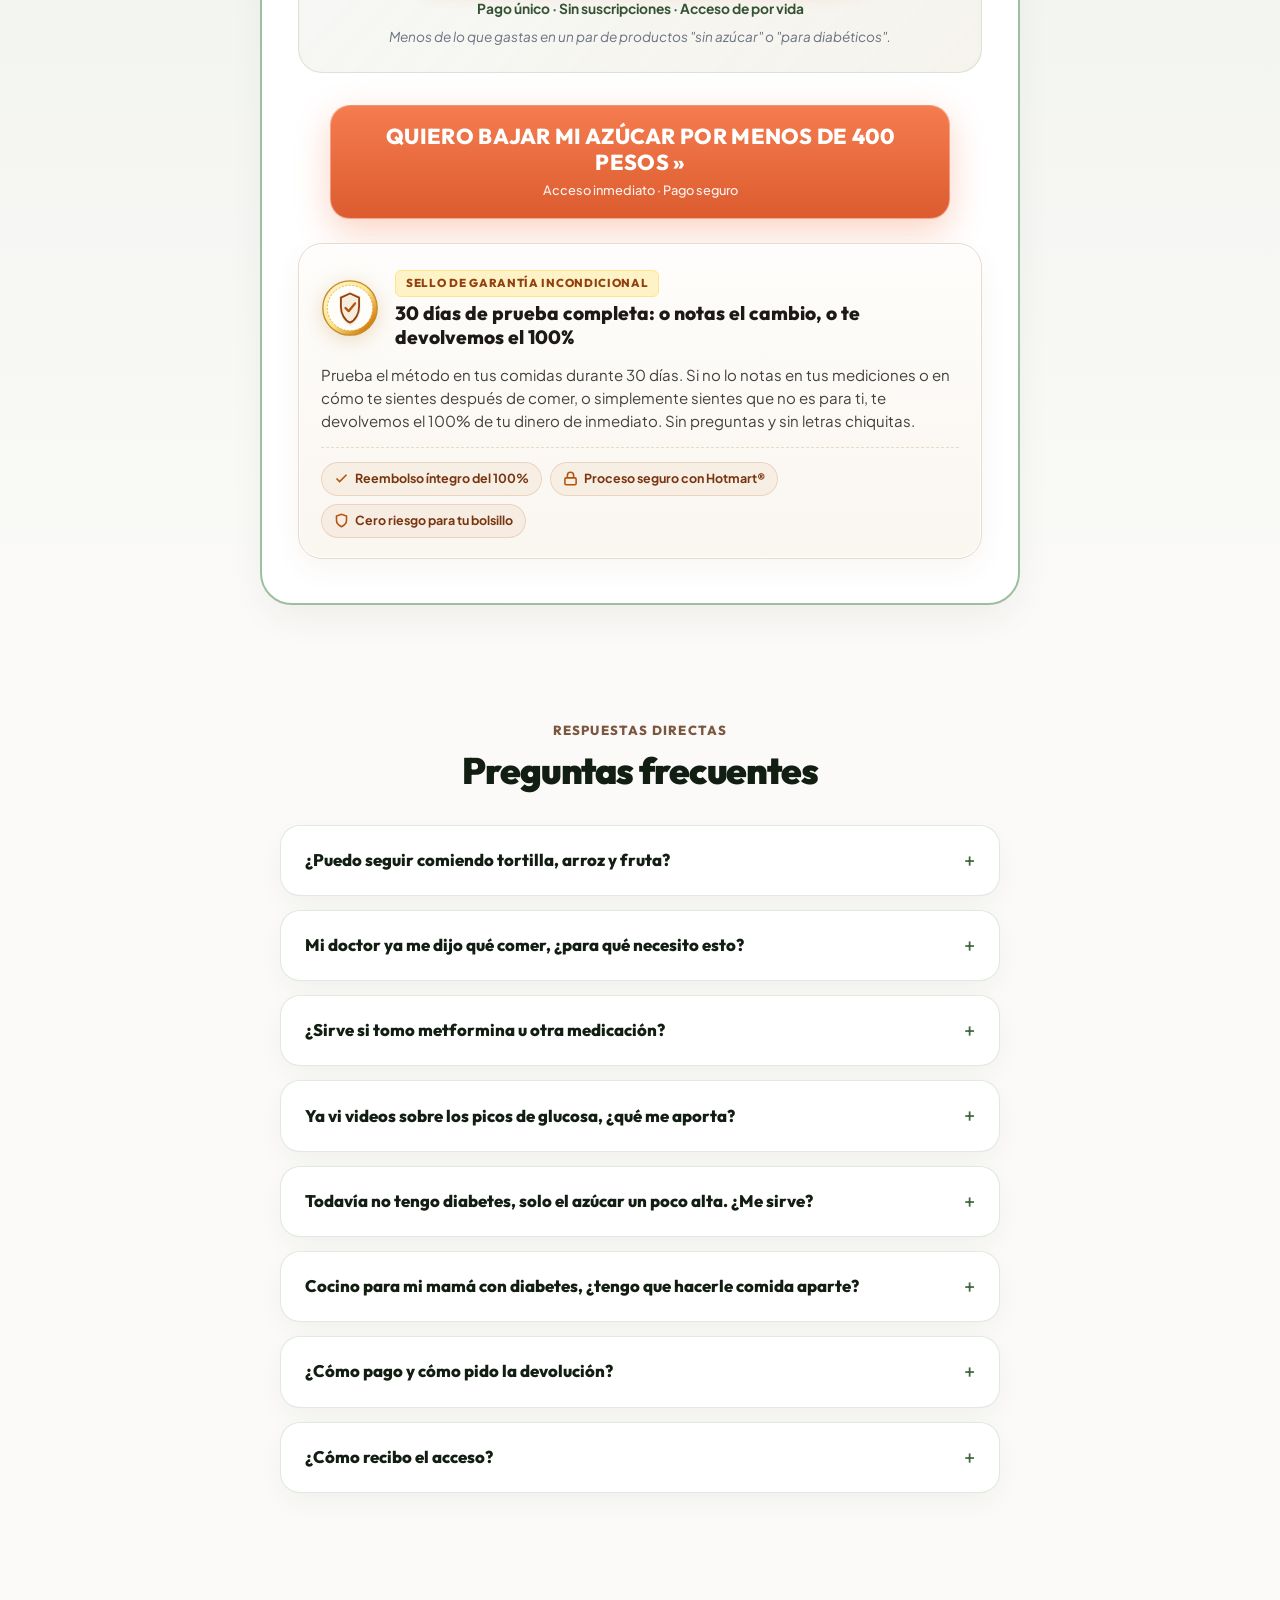
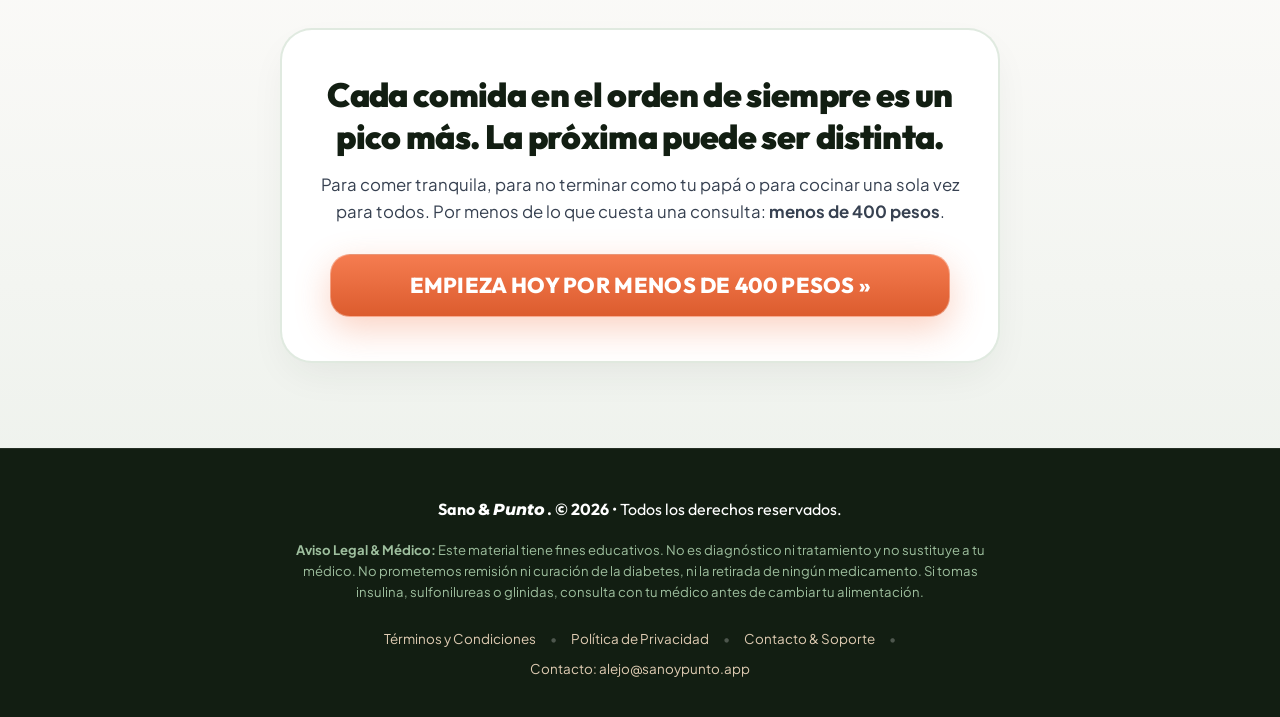
==== commit b98933a4: "feat: mockup de la guía El orden del plato encima de Lo que recibes Es la misma guía que aparece en " ====
--- a/index.html
+++ b/index.html
@@ -21,7 +21,7 @@
     <link rel="stylesheet" href="https://fonts.googleapis.com/css2?family=Montserrat:wght@800&family=Outfit:wght@400;600;700;800;900&family=Plus+Jakarta+Sans:wght@400;600;700&display=swap">
 
     <!-- Estilos de carga ultrarrápida -->
-    <link rel="stylesheet" href="style.css?v=45">
+    <link rel="stylesheet" href="style.css?v=46">
 
     <!-- Microsoft Clarity Tracking Code (Diferido por 2.5s tras el evento load para no bloquear TBT móvil) -->
     <script type="text/javascript">
@@ -363,6 +363,10 @@
         <section class="offer-section">
             <div class="container">
                 <div class="offer-card">
+                    <!-- Mockup del producto: la misma guía que aparece en los anuncios -->
+                    <div class="offer-mockup">
+                        <img src="assets/mockup-orden-del-plato.jpg" alt="Guía El orden del plato de Sano &amp; Punto, en versión impresa y en el celular, con las tablas de porciones" width="1400" height="1033" loading="lazy" decoding="async">
+                    </div>
                     <div class="offer-header">
                         <span class="offer-badge-top">LO QUE RECIBES</span>
                         <h2 class="offer-title">Todo lo que te llevas hoy</h2>
--- a/style.css
+++ b/style.css
@@ -3704,3 +3704,24 @@
         gap: 20px;
     }
 }
+
+/* ==========================================================================
+   MOCKUP DEL PRODUCTO · arriba de "Lo que recibes" (misma guía de los anuncios)
+   ========================================================================== */
+.offer-mockup {
+    max-width: 460px;
+    margin: -12px auto 14px;
+}
+
+.offer-mockup img {
+    display: block;
+    width: 100%;
+    height: auto;
+}
+
+@media (max-width: 600px) {
+    .offer-mockup {
+        max-width: 300px;
+        margin: -8px auto 10px;
+    }
+}
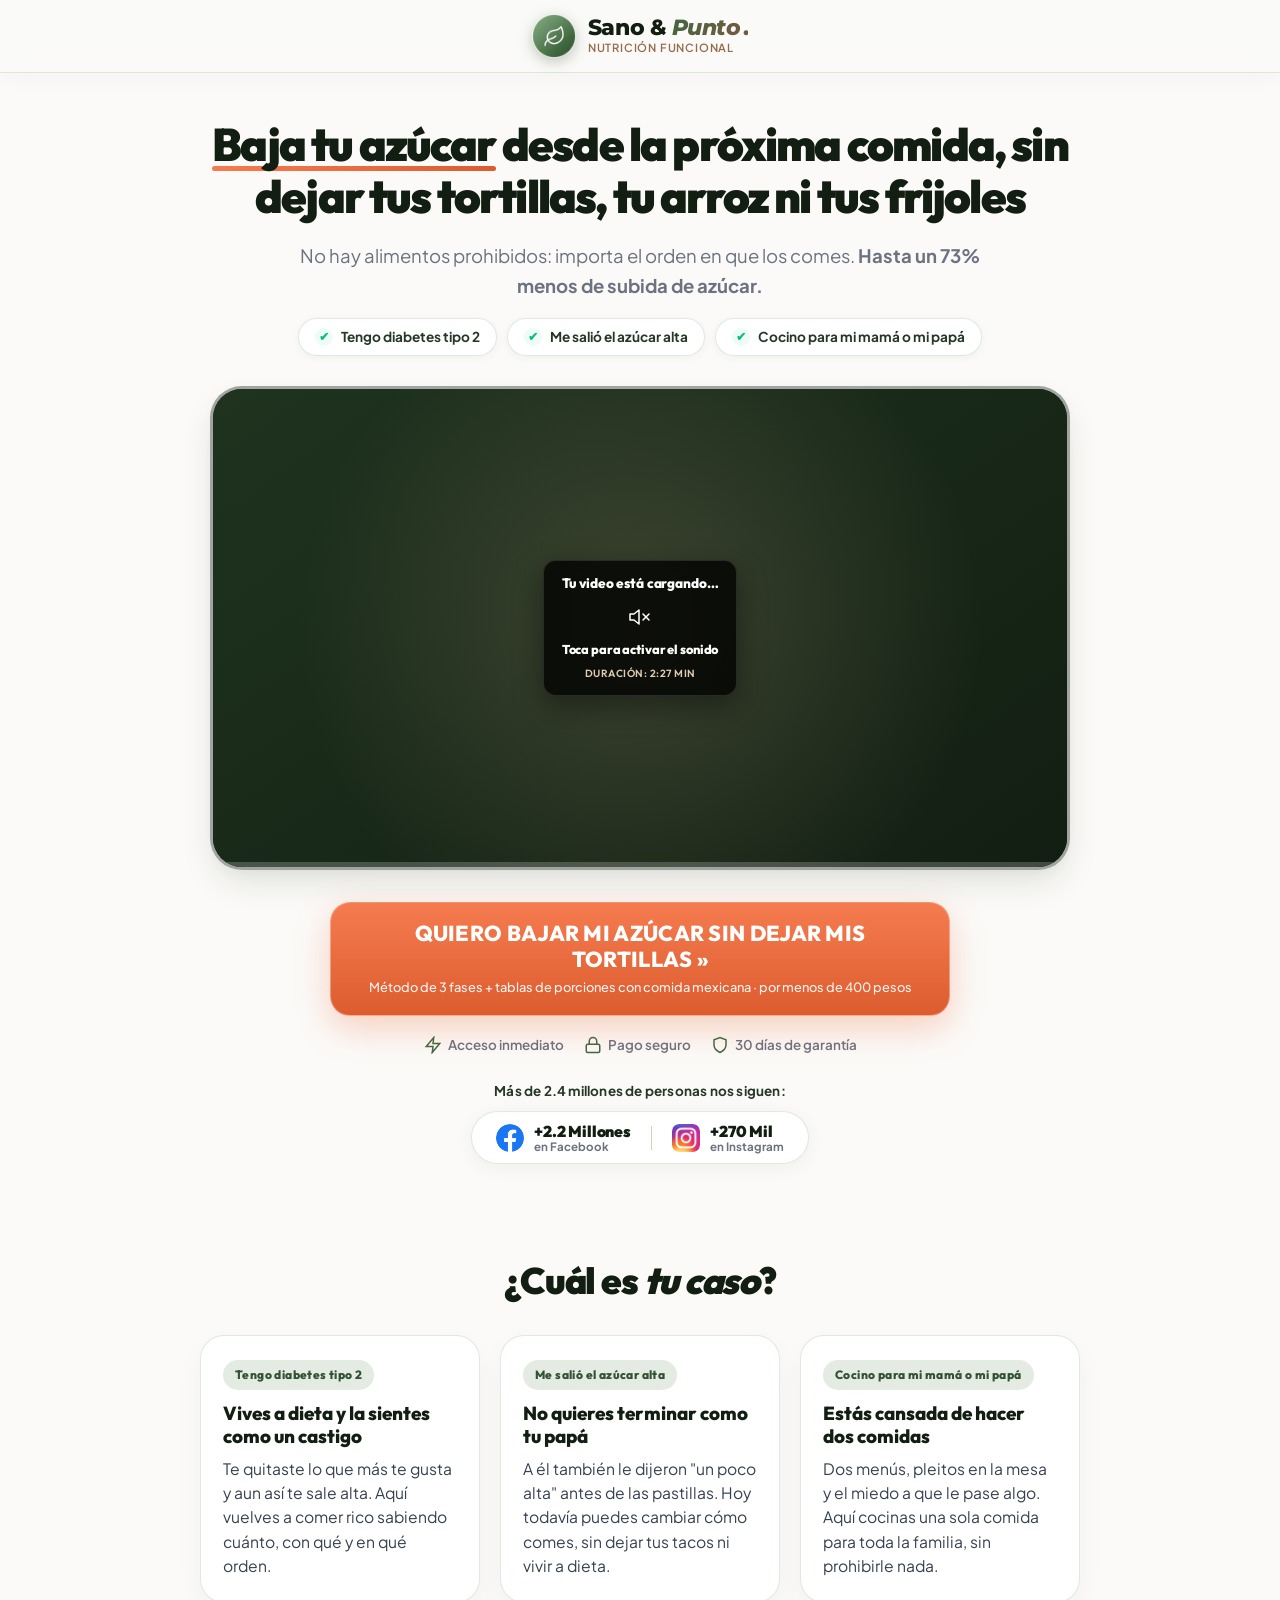
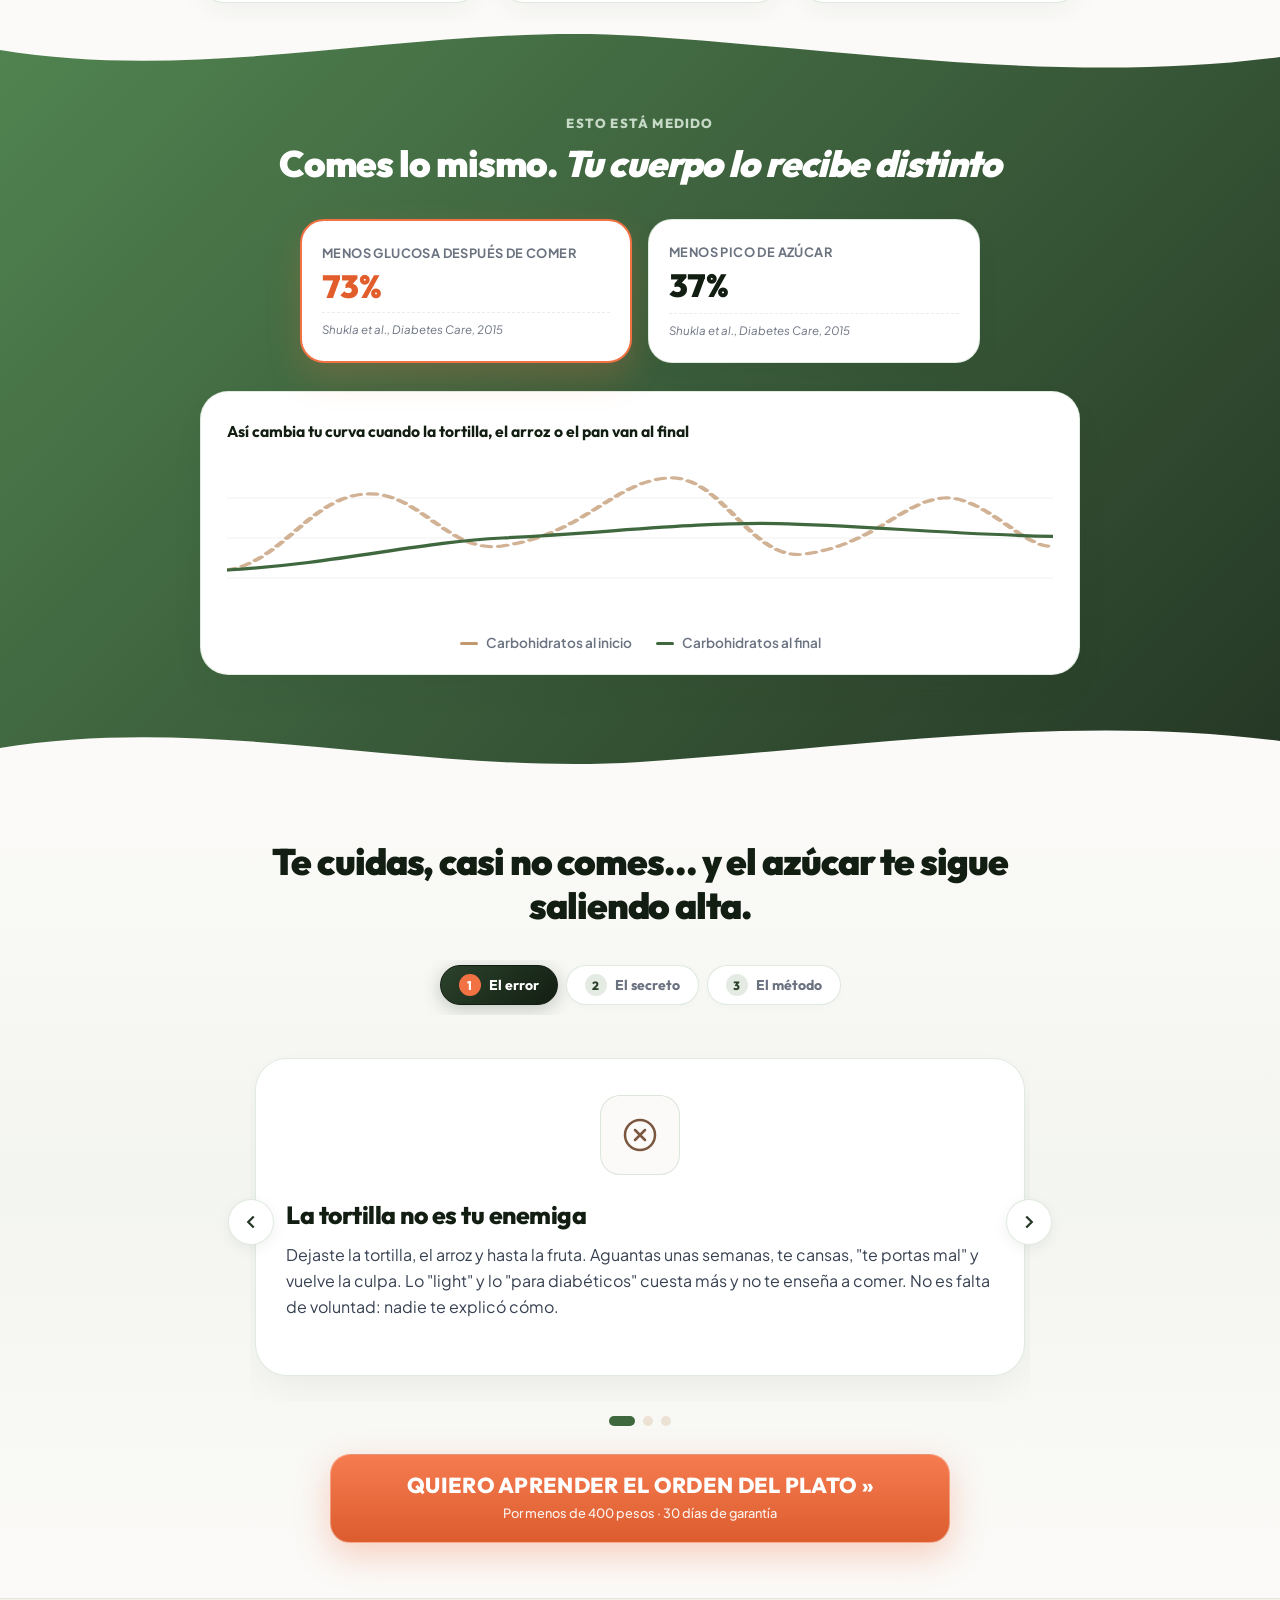
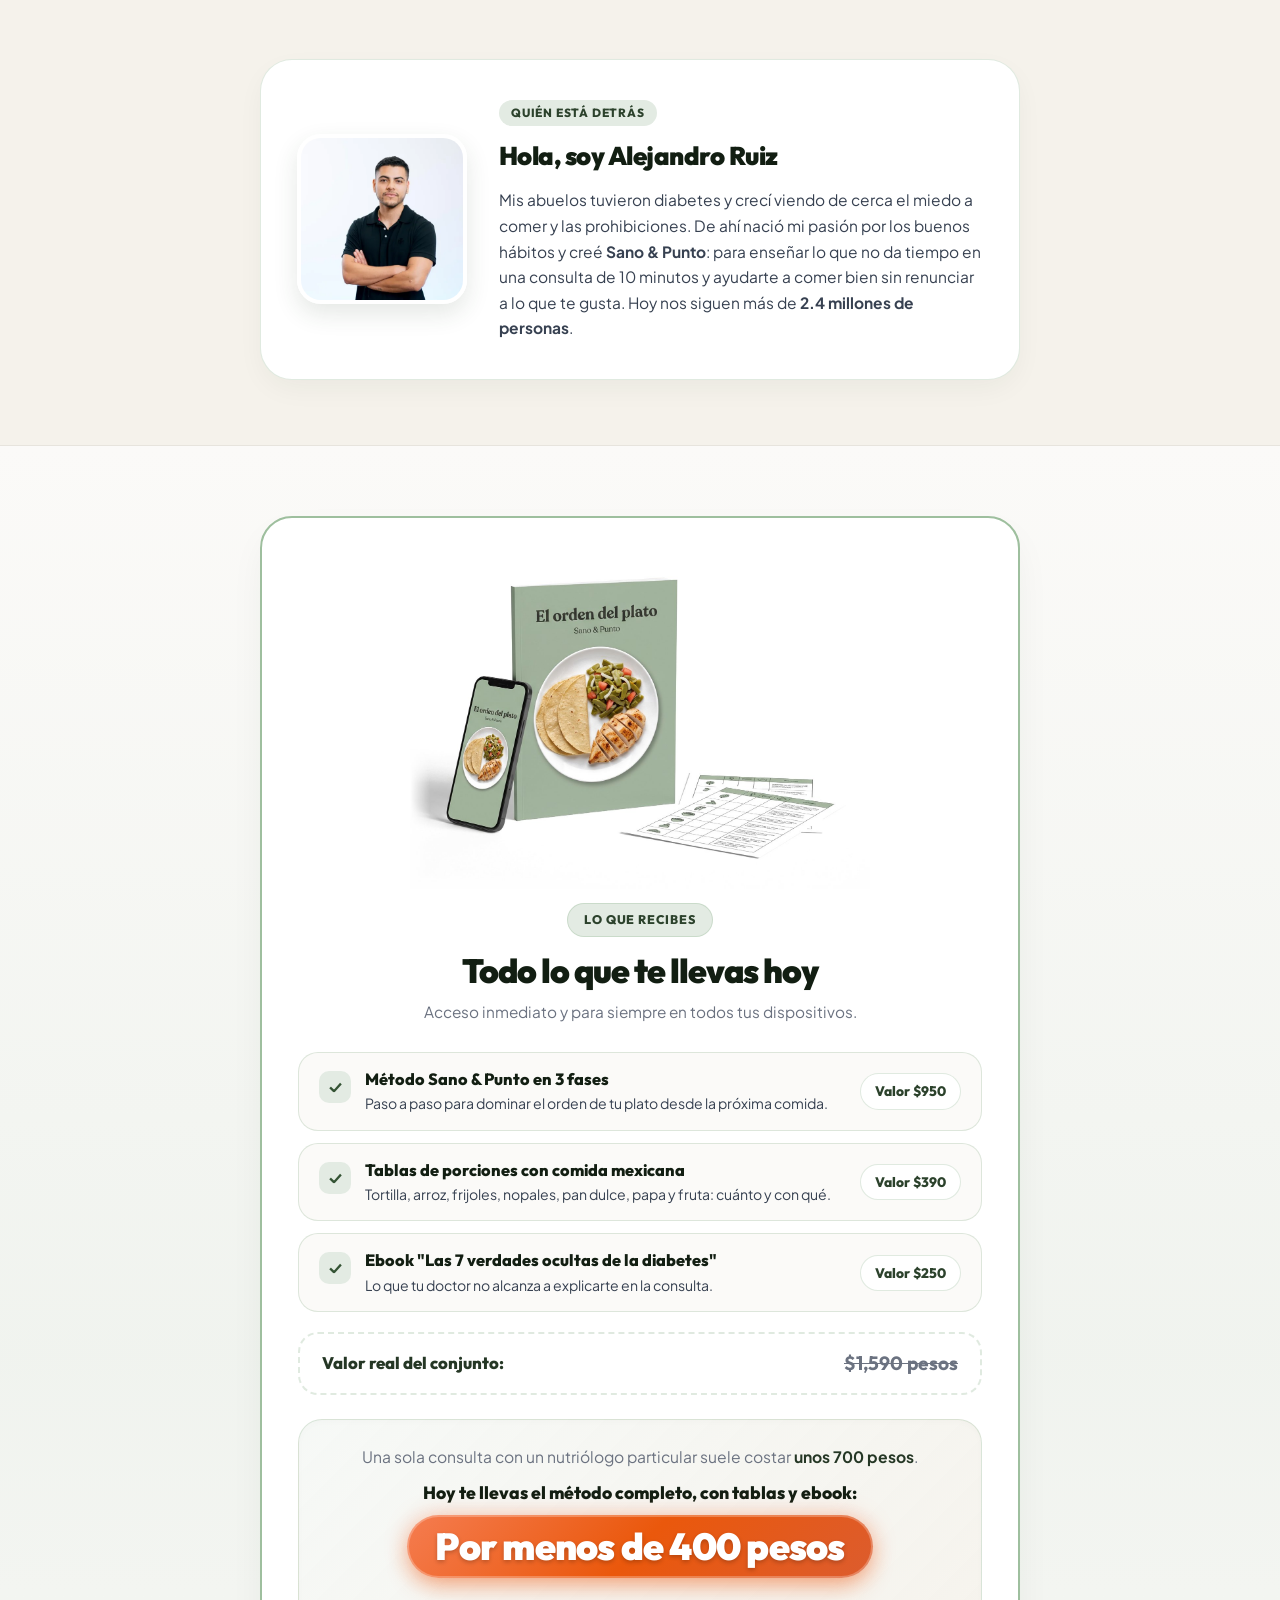
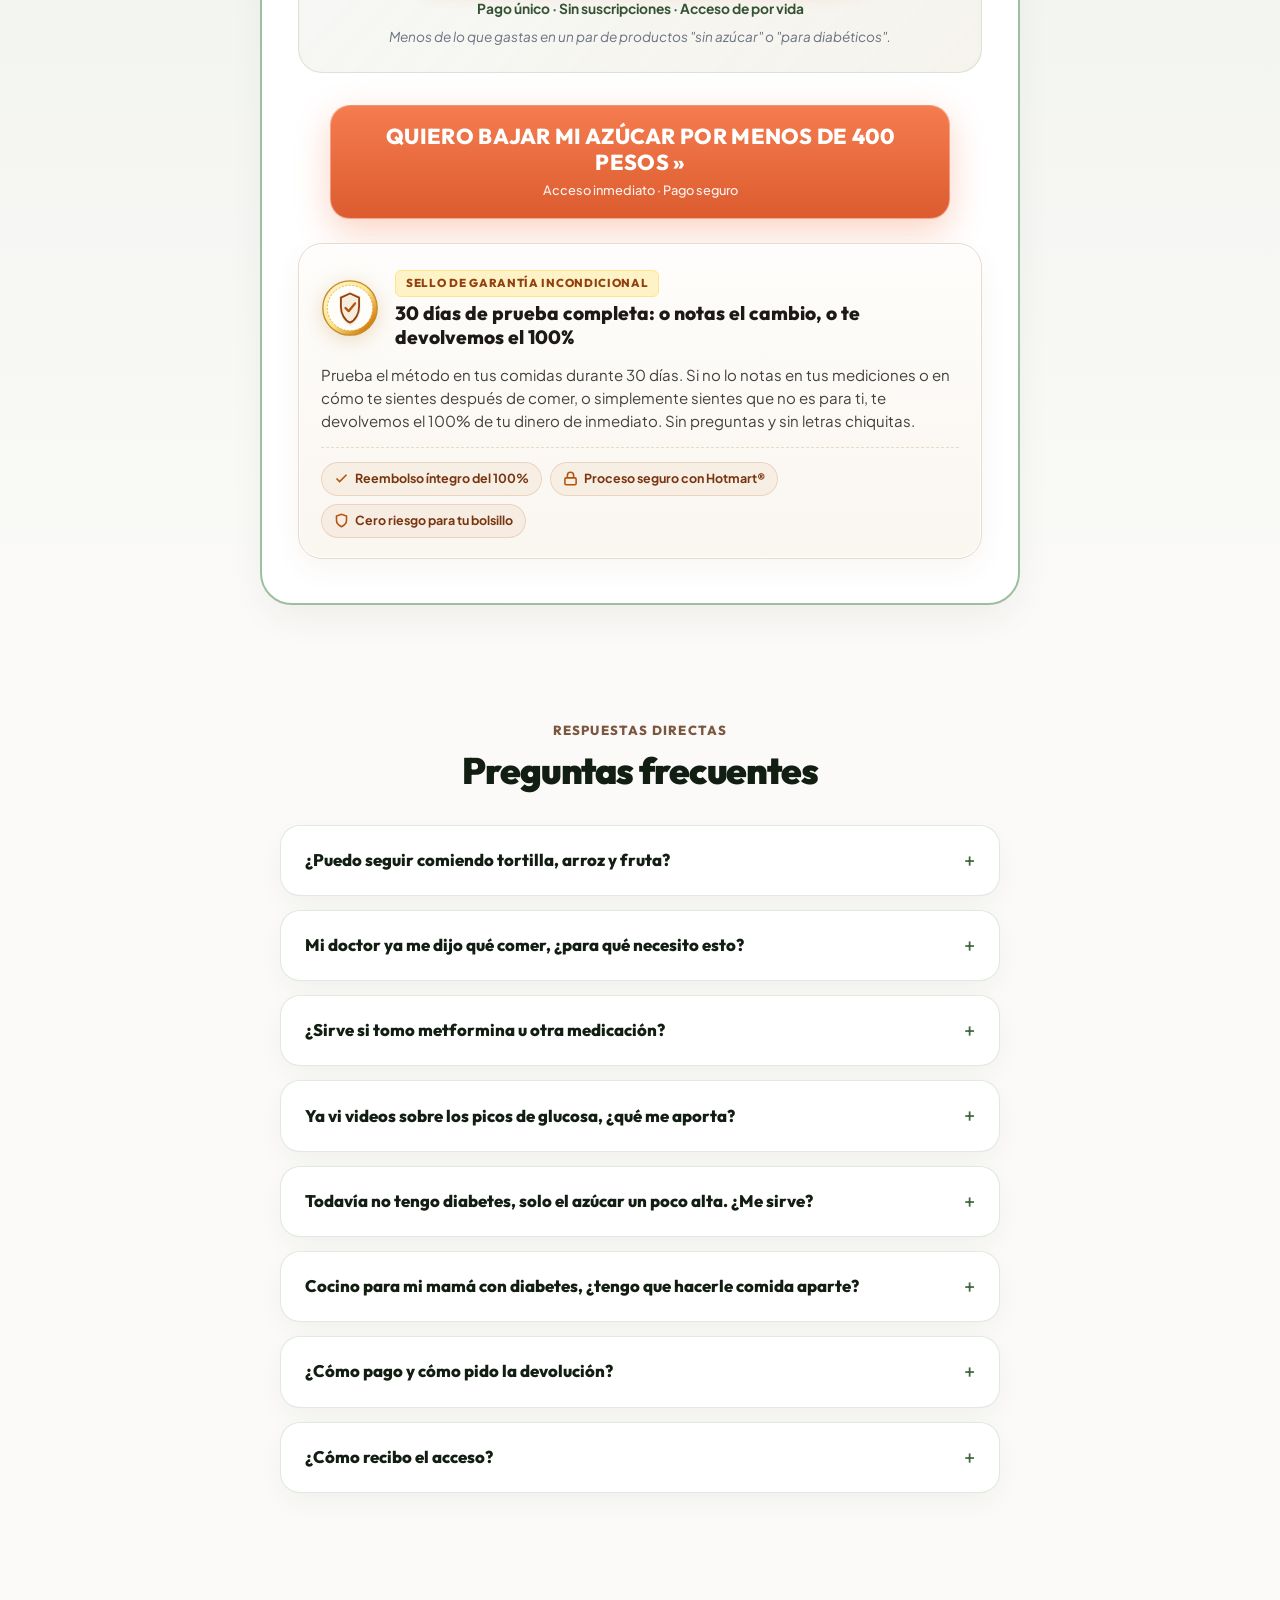
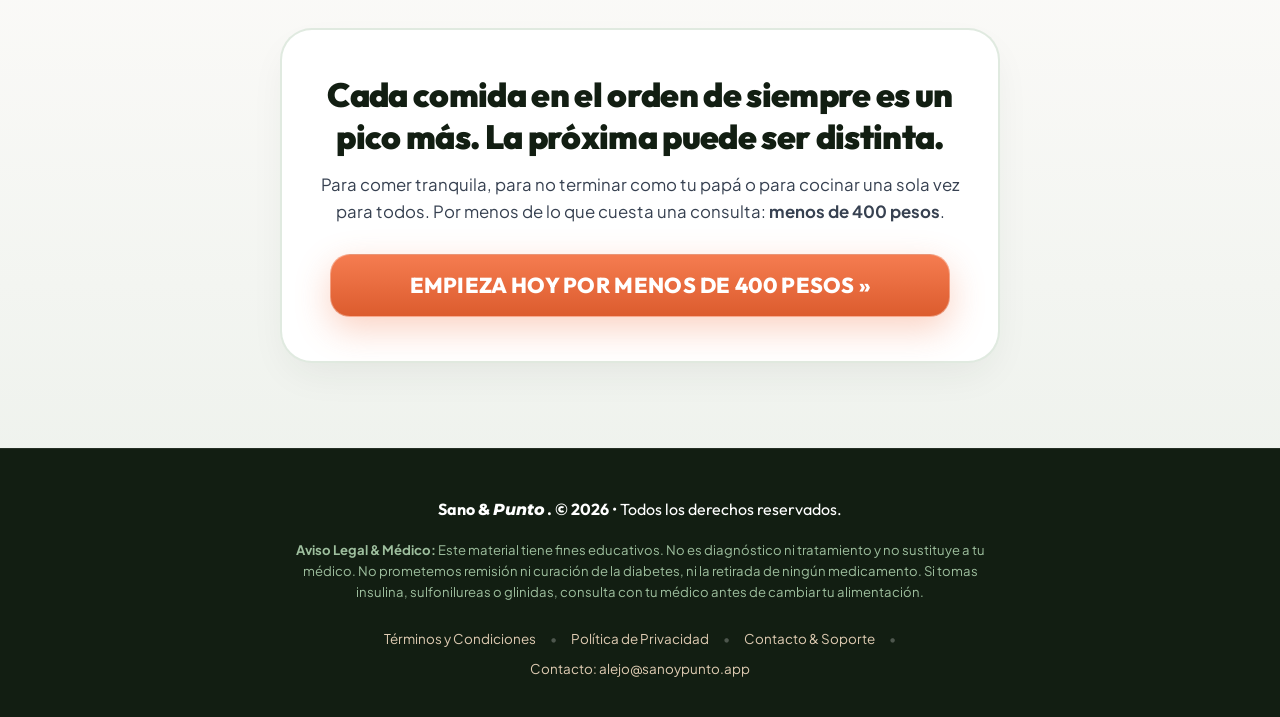
==== commit fd0654d0: "fix: difuminar los bordes del mockup para que se funda con el fondo blanco Co-Authored-By: Claude Op" ====
--- a/index.html
+++ b/index.html
@@ -365,7 +365,7 @@
                 <div class="offer-card">
                     <!-- Mockup del producto: la misma guía que aparece en los anuncios -->
                     <div class="offer-mockup">
-                        <img src="assets/mockup-orden-del-plato.jpg" alt="Guía El orden del plato de Sano &amp; Punto, en versión impresa y en el celular, con las tablas de porciones" width="1400" height="1033" loading="lazy" decoding="async">
+                        <img src="assets/mockup-orden-del-plato.jpg?v=2" alt="Guía El orden del plato de Sano &amp; Punto, en versión impresa y en el celular, con las tablas de porciones" width="1400" height="1033" loading="lazy" decoding="async">
                     </div>
                     <div class="offer-header">
                         <span class="offer-badge-top">LO QUE RECIBES</span>
